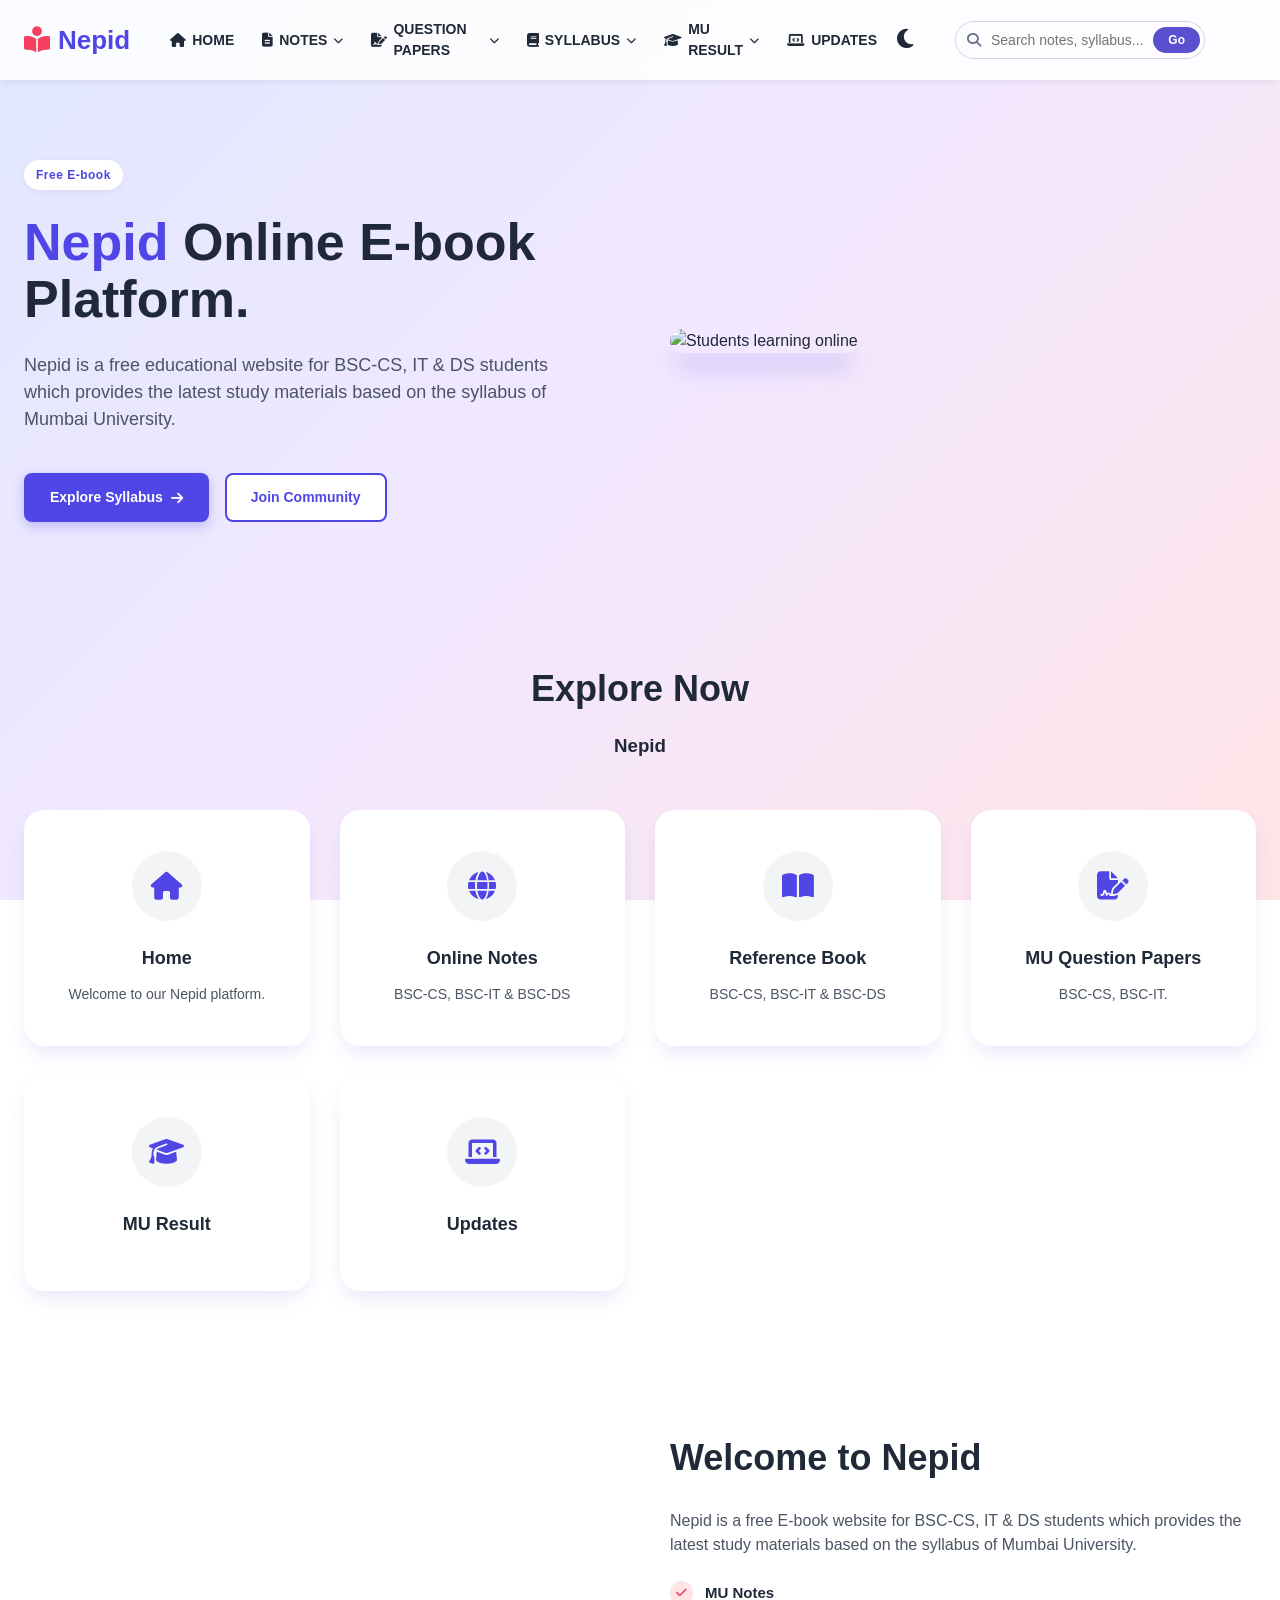
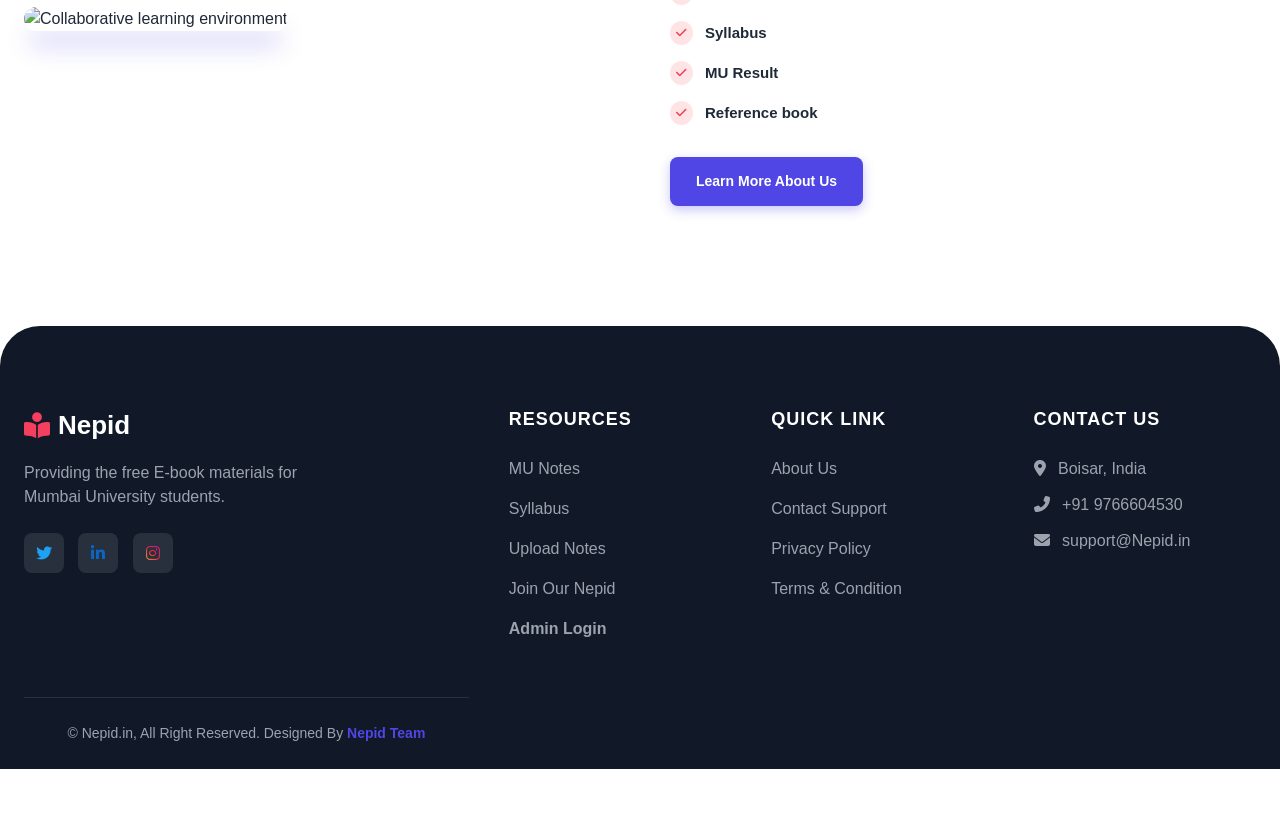
==== index.html @ 9795cc09 "Add files via upload" ====
<!DOCTYPE html>
<html lang="en">
<head>
   
    <meta charset="UTF-8">
    <meta name="viewport" content="width=device-width, initial-scale=1.0">
    <title>Nepid | E-book</title>
    <link rel="stylesheet" href="https://cdnjs.cloudflare.com/ajax/libs/font-awesome/6.4.0/css/all.min.css">
    <link rel="stylesheet" href="style.css">
	<script type="text/javascript" src="https://cdn.jsdelivr.net/npm/@emailjs/browser@3/dist/email.min.js"></script>
</head>
<body>

    <header>
        <div class="header-content">
            <a href="#" class="logo" onclick="showHome(); return false;"><i class="fas fa-book-reader"></i> Nepid</a>

            <button class="menu-toggle" id="menuToggle" aria-label="Toggle menu">
                <i class="fas fa-bars"></i>
            </button>

            <nav id="mainNav">
                <ul style="margin-left: 40px; display: flex; ...">
                    <li><a href="#" onclick="showHome(); return false;"><i class="fas fa-home"></i> HOME</a></li>
                    
                    <li class="dropdown">
                        <a href="#"><i class="fas fa-file-alt"></i> NOTES <i class="fas fa-chevron-down arrow-icon"></i></a>
                        <ul class="dropdown-menu">
                            <li>
                                <a href="#" onclick="showNotesIT(); return false;">
                                    <i class="fas fa-laptop-code"></i> 
                                    MU BSC Information Technology 2024
                                </a>
                            </li>
                            <li>
                                <a href="#" onclick="showNotesCS(); return false;">
                                    <i class="fas fa-microchip"></i> 
                                    MU BSC Computer Science 2024
                                </a>
                            </li>
                            <li>
                                <a href="#" onclick="showNotesDS(); return false;">
                                    <i class="fas fa-database"></i> 
                                    MU BSC Data Science 2024
                                </a>
                            </li>
                            
                        </ul>
                    </li>

                    <li class="dropdown">
                        <a href="#"><i class="fas fa-file-signature"></i> QUESTION PAPERS <i class="fas fa-chevron-down arrow-icon"></i></a>
                        <ul class="dropdown-menu">
                            <li>
                                <a href="#" onclick="showQPIT(); return false;">
                                    <i class="fas fa-file-invoice"></i> 
                                    MU BSC Information Technology 2024
                                </a>
                            </li>
                            <li>
                                <a href="#" onclick="showQPCS(); return false;">
                                    <i class="fas fa-file-invoice"></i> 
                                    MU BSC Computer Science 2024
                                </a>
                            </li>
                            <li>
                                <a href="#" onclick="showQPDS(); return false;">
                                    <i class="fas fa-database"></i> 
                                    MU BSC Data Science 2024
                                </a>
                            </li>
                        </ul>
                    </li>

                    <li class="dropdown">
                        <a href="#"><i class="fas fa-book"></i> SYLLABUS <i class="fas fa-chevron-down arrow-icon"></i></a>
                        <ul class="dropdown-menu">
                            <li>
                                <a href="#" onclick="showSylIT(); return false;">
                                    <i class="fas fa-book-reader"></i>
                                    MU BSC Information Technology
                                </a>
                            </li>
                            <li>
                                <a href="#" onclick="showSylCS(); return false;">
                                    <i class="fas fa-microchip"></i>
                                    MU BSC Computer Science
                                </a>
                            </li>
                            <li>
                                <a href="#" onclick="showSylDS(); return false;">
                                    <i class="fas fa-database"></i>
                                    MU BSC Data Science
                                </a>
                            </li>
                        </ul>
                    </li>

                    <li class="dropdown">
                        <a href="#"><i class="fas fa-graduation-cap"></i> MU RESULT <i class="fas fa-chevron-down arrow-icon"></i></a>
                        <ul class="dropdown-menu">
                            <li>
                                <a href="#" onclick="showResIT(); return false;">
                                    <i class="fas fa-book-reader"></i>
                                    MU BSC Information Technology
                                </a>
                            </li>
                            <li>
                                <a href="#" onclick="showResCS(); return false;">
                                    <i class="fas fa-microchip"></i>
                                    MU BSC Computer Science
                                </a>
                            </li>
                            <li>
                                <a href="#" onclick="showResDS(); return false;">
                                    <i class="fas fa-database"></i>
                                    MU BSC Data Science
                                </a>
                            </li>
                        </ul>
                    </li>
                    <li><a href="#" onclick="showUpdates(); return false;"><i class="fas fa-laptop-code"></i> UPDATES</a></li>
					
                </ul>
            </nav>
<div class="header-actions">
               <div class="header-actions" style="display: flex; align-items: center; gap: 16px;">
                
                <!-- Dark Mode Toggle Button (Wapas aa gaya!) -->
                <button id="themeToggle" onclick="toggleDarkMode()" style="background: none; border: none; font-size: 22px; color: var(--text-main); cursor: pointer; transition: transform 0.3s;" aria-label="Toggle Dark Mode">
                    <i class="fas fa-moon" style="margin-left: 20px; cursor: pointer;" onclick="toggleTheme()"></i>
                </button>
                
                <!-- Search Bar (Wapas aa gaya!) -->
				<div class="mobile-search" style="display: flex; align-items: center; margin-left: 25px; margin-right: 25px; position: relative;">
                    <input type="text" id="globalSearchInput" onkeypress="if(event.key === 'Enter') executeSearch()" placeholder="Search notes, syllabus..." style="padding: 10px 15px 10px 35px; border-radius: 20px; border: 1px solid #cbd5e1; background: transparent; color: inherit; outline: none; width: 250px; font-size: 14px;">
                    <i class="fas fa-search" style="position: absolute; left: 12px; color: #64748b; font-size: 14px;"></i>
                    <button onclick="executeSearch()" class="search-go-btn" style="position: absolute; right: 5px; border: none; border-radius: 15px; padding: 6px 15px; font-size: 12px; font-weight: 600; cursor: pointer; transition: 0.3s;">Go</button>
                </div>
                
                <!-- 👇 NAYA PROFILE ICON WITH DROPDOWN MENU 👇 -->
                <div style="position: relative; display: inline-block; margin-left: 10px;">
                    
                    <!-- Avatar Icon (Clickable) -->
                    <div id="userProfileAvatar" title="My Profile" onclick="toggleProfileMenu()" style="display: none; width: 38px; height: 38px; border-radius: 50%; background: linear-gradient(135deg, #4f46e5, #818cf8); color: #ffffff; align-items: center; justify-content: center; font-size: 18px; font-weight: 700; cursor: pointer; box-shadow: 0 4px 10px rgba(79, 70, 229, 0.3); text-transform: uppercase; user-select: none;">
                        <span id="userInitial"></span>
                    </div>

                    <!-- Dropdown Menu (Details & Logout) -->
                    <div id="profileDropdown" style="display: none; position: absolute; right: 0; top: 50px; background: var(--card-bg, #ffffff); width: 200px; border-radius: 12px; box-shadow: 0 10px 25px rgba(0,0,0,0.15); padding: 16px; z-index: 1000; border: 1px solid var(--border-color, #e2e8f0); flex-direction: column; gap: 12px;">
                        
                        <div style="border-bottom: 1px solid var(--border-color, #eef0f7); padding-bottom: 10px; margin-bottom: 4px;">
                            <h4 id="displayUserName" style="margin: 0; font-size: 15px; color: var(--text-main, #1f2937); font-weight: 700; white-space: nowrap; overflow: hidden; text-overflow: ellipsis;">Student Name</h4>
                            <p id="displayUserClass" style="margin: 4px 0 0 0; font-size: 12px; color: var(--text-muted, #64748b); font-weight: 500;">BSC-IT</p>
                        </div>
                        
                        <button onclick="logoutUser()" style="width: 100%; text-align: left; background: #fee2e2; color: #ef4444; border: none; padding: 10px 12px; border-radius: 8px; font-weight: 600; cursor: pointer; display: flex; align-items: center; gap: 8px; transition: background 0.3s;">
                            <i class="fas fa-sign-out-alt"></i> Logout
                        </button>
                        
                    </div>
                </div>
                <!-- 👆 NAYA PROFILE ICON END 👆 -->
             
            </div>
        </div>
    </header>
<!-- 👆 NAYA PROFILE ICON END 👆 -->
    </header>
                
             
            </div>
        </div>
    </header>

    <div id="home-view">
        <section class="hero">
            <div class="container hero-grid">
                <div class="hero-text">
                    <span class="hero-badge">Free E-book</span>
                   <h1><span style="color: var(--primary-color);">Nepid</span> Online E-book Platform.</h1>
                    <p>Nepid is a free educational website for BSC-CS, IT & DS students which provides the latest study materials based on the syllabus of Mumbai University.</p>
                    <div style="display: flex; gap: 16px;">
                        <a href="#" class="btn btn-primary" onclick="showNotesIT(); return false;">Explore Syllabus <i class="fas fa-arrow-right"></i></a>
                       <a href="#" class="btn btn-outline" onclick="showSignUp(); return false;">Join Community</a>
                    </div>
                </div>
                <div class="hero-image">
                    <img src="https://images.unsplash.com/photo-1550745165-9bc0b252726f?auto=format&fit=crop&w=800&q=80" alt="Students learning online">
                </div>
            </div>
        </section>

        <section class="features-section">
            <div class="container">
                <div class="section-header">
                    <h2>Explore Now</h2>
                    <p><h3>Nepid</h3></p>
                </div>
                <div class="features-grid">
    
    <div class="feature-card" onclick="showHome()" style="cursor: pointer;">
        <div class="icon-wrapper"><i class="fas fa-home"></i></div>
        <h3>Home</h3>
        <p>Welcome to our Nepid platform.</p> 
    </div>
    
    <div class="feature-card" onclick="showNotes()" style="cursor: pointer;">
        <div class="icon-wrapper"><i class="fas fa-globe"></i></div>
        <h3>Online Notes</h3>
        <p>BSC-CS, BSC-IT & BSC-DS</p>
    </div>
	
    
    <div class="feature-card" onclick="showNotes()" style="cursor: pointer;">
        <div class="icon-wrapper"><i class="fas fa-book-open"></i></div>
        <h3>Reference Book</h3>
        <p>BSC-CS, BSC-IT & BSC-DS</p>
    </div>
    
    <div class="feature-card" onclick="showQuestionPapers()" style="cursor: pointer;">
        <div class="icon-wrapper"><i class="fas fa-file-signature"></i></div>
        <h3>MU Question Papers</h3>
        <p>BSC-CS, BSC-IT.</p>
    </div>
    
    <div class="feature-card" onclick="showMuResult()" style="cursor: pointer;">
        <div class="icon-wrapper"><i class="fas fa-graduation-cap"></i></div>
        <h3>MU Result</h3>
    </div>
    
    <div class="feature-card" onclick="showUpdates()" style="cursor: pointer;">
        <div class="icon-wrapper"><i class="fas fa-laptop-code"></i></div>
        <h3>Updates</h3>
    </div>
   </section>


        <section class="about-section">
            <div class="container about-grid">
                <div class="about-image">
                    <img src="https://images.unsplash.com/photo-1550751827-4bd374c3f58b?auto=format&fit=crop&w=1920&q=80" alt="Collaborative learning environment">
                </div>
                <div class="about-content">
                    <h2>Welcome to Nepid</h2>
                    <p>Nepid is a free E-book website for BSC-CS, IT & DS students which provides the latest study materials based on the syllabus of Mumbai University.</p>
                    
                    <ul class="check-list">
                        <li><i class="fas fa-check"></i> MU Notes</li>
                        <li><i class="fas fa-check"></i> Syllabus</li>
                        <li><i class="fas fa-check"></i> MU Result</li>
                        <li><i class="fas fa-check"></i> Reference book</li>
                    </ul>
                    
                    <a href="#" class="btn btn-primary" onclick="showAboutUs(); return false;">Learn More About Us</a>
                </div>
            </div>
        </section>
    </div>

    <div id="notes-view-it">
        <div class="container page-head">
            <div class="breadcrumb">
                <a onclick="showHome(); return false;">Home</a> <i class="fas fa-chevron-right"></i>
                <a onclick="showHome(); return false;">Notes</a> <i class="fas fa-chevron-right"></i>
                <span>MU BSC Information Technology 2024</span>
            </div>
            <h1>MU BSC Information Technology 2024</h1>
            <p>Semester-wise notes for Mumbai University BSc Information Technology, 2024 syllabus.</p>
        </div>

        <section class="table-section">
            <div class="container">
                <div class="table-card">
                    <div class="table-card-head">
                        <h2>BSC-IT Semester</h2>
                    </div>
                    <table>
                        <thead>
                            <tr>
                                <th class="col-no">No</th>
                                <th>Semester</th>
                                <th class="col-action">Action</th>
                            </tr>
                        </thead>
                        <tbody>
                            <tr>
                                <td class="col-no">1</td>
                                <td><span class="sem-name"><span class="folder-icon"><i class="fas fa-folder"></i></span> Semester-1</span></td>
                                <td class="col-action"><a href="#" class="btn-open" onclick="showNotesITSub(); return false;">Click Here <i class="fas fa-arrow-right"></i></a></td>
                            </tr>
                            <tr>
                                <td class="col-no">2</td>
                                <td><span class="sem-name"><span class="folder-icon"><i class="fas fa-folder"></i></span> Semester-2</span></td>
                                <td class="col-action"><a href="#" class="btn-open" onclick="showNotesITSub2(); return false;">Click Here <i class="fas fa-arrow-right"></i></a></td>
                            </tr>
                            <tr>
                                <td class="col-no">3</td>
                                <td><span class="sem-name"><span class="folder-icon"><i class="fas fa-folder"></i></span> Semester-3</span></td>
                                <td class="col-action"><a href="#" class="btn-open" onclick="showNotesITSub3(); return false;">Click Here <i class="fas fa-arrow-right"></i></a></td>
                            </tr>
                            <tr>
                                <td class="col-no">4</td>
                                <td><span class="sem-name"><span class="folder-icon"><i class="fas fa-folder"></i></span> Semester-4</span></td>
                                <td class="col-action"><a href="#" class="btn-open" onclick="showNotesITSub4(); return false;">Click Here <i class="fas fa-arrow-right"></i></a></td>
                            </tr>
                            <tr>
                                <td class="col-no">5</td>
                                <td><span class="sem-name"><span class="folder-icon"><i class="fas fa-folder"></i></span> Semester-5</span></td>
                                <td class="col-action"><a href="#" class="btn-open" onclick="showNotesITSub5(); return false;">Click Here <i class="fas fa-arrow-right"></i></a></td>
                            </tr>
                            <tr>
                                <td class="col-no">6</td>
                                <td><span class="sem-name"><span class="folder-icon"><i class="fas fa-folder"></i></span> Semester-6</span></td>
                                <td class="col-action"><a href="#" class="btn-open" onclick="showNotesITSub6(); return false;">Click Here <i class="fas fa-arrow-right"></i></a></td>
                            </tr>
                        </tbody>
                    </table>
                </div>
            </div>
        </section>
    </div>

    <div id="notes-view-it-sub">
        <div class="container page-head">
            <div class="breadcrumb">
                <a onclick="showHome(); return false;">Home</a> <i class="fas fa-chevron-right"></i>
                <a onclick="showNotesIT(); return false;">Notes</a> <i class="fas fa-chevron-right"></i>
                <a onclick="showNotesIT(); return false;">MU BSC Information Technology 2024</a> <i class="fas fa-chevron-right"></i>
                <span>Semester-1</span>
            </div>
            <h1>BSC-IT Semester-1 Subjects</h1>
            <p>Subject-wise notes for Mumbai University BSc Information Technology, Semester-1.</p>
        </div>

        <section class="table-section">
            <div class="container">
                <div class="table-card">
                    <div class="table-card-head">
                        <h2>BSC-IT Semester-1 Subjects</h2>
                    </div>
                    <table>
                        <thead>
                            <tr>
                                <th class="col-no">No</th>
                                <th>Subject</th>
                                <th class="col-action">Action</th>
                            </tr>
                        </thead>
                        <tbody id="notes-table-it">
                            <tr>
                                <td class="col-no">1</td>
                                <td><span class="sem-name"><span class="folder-icon"><i class="fas fa-folder"></i></span> #1 Programming with C</span></td>
                                <td class="col-action"><a href="#" class="btn-open" onclick="showITSub1PC(); return false;">Click Here <i class="fas fa-arrow-right"></i></a></td>
                            </tr>
                            <tr>
                                <td class="col-no">2</td>
                                <td><span class="sem-name"><span class="folder-icon"><i class="fas fa-folder"></i></span> #2 Database Management System (DBMS)</span></td>
                                <td class="col-action"><a href="#" class="btn-open" onclick="showITSub1DBMS(); return false;">Click Here <i class="fas fa-arrow-right"></i></a></td>
                            </tr>
                            <tr>
                                <td class="col-no">3</td>
                                <td><span class="sem-name"><span class="folder-icon"><i class="fas fa-folder"></i></span> #3 Communication Skill</span></td>
                                <td class="col-action"><a href="#" class="btn-open" onclick="showITSub1CS(); return false;">Click Here <i class="fas fa-arrow-right"></i></a></td>
                            </tr>
                            <tr>
                                <td class="col-no">4</td>
                                <td><span class="sem-name"><span class="folder-icon"><i class="fas fa-folder"></i></span> #4 Soft Skill</span></td>
                                <td class="col-action"><a href="#" class="btn-open" onclick="showITSub1SS(); return false;">Click Here <i class="fas fa-arrow-right"></i></a></td>
                            </tr>
                            <tr>
                                <td class="col-no">5</td>
                                <td><span class="sem-name"><span class="folder-icon"><i class="fas fa-folder"></i></span> #5 Indian Knowledge System (IKS) </span></td>
                                <td class="col-action"><a href="#" class="btn-open" onclick="showITSub1IKS(); return false;">Click Here <i class="fas fa-arrow-right"></i></a></td>
                            </tr>
                        </tbody>
                    </table>
                </div>
            </div>
        </section>
    </div>

  <div id="notes-view-it-sub-pc"style="display: none;">
        <div class="container page-head">
            <div class="breadcrumb">
                <a onclick="showHome(); return false;">Home</a> <i class="fas fa-chevron-right"></i>
                <a onclick="showNotesIT(); return false;">Notes</a> <i class="fas fa-chevron-right"></i>
                <a onclick="showNotesIT(); return false;">MU BSC Information Technology 2024</a> <i class="fas fa-chevron-right"></i>
                <a onclick="showNotesITSub(); return false;">Semester-1</a> <i class="fas fa-chevron-right"></i>
                <span>Programming with C</span>
            </div>
            <h1>Programming with C Notes</h1>
            <p>Notes and question bank for Programming with C, BSC-IT Semester-1.</p>
        </div>

        <section class="table-section">
            <div class="container">
                <div class="table-card">
                    <div class="table-card-head centered">
                        <h2>Programming with C Notes</h2>
                    </div>
                    <table>
                        <thead>
                            <tr>
                                <th class="col-no">No</th>
                                <th>Notes Name</th>
                                <th class="col-action">Action</th>
                            </tr>
                        </thead>
                        <tbody id="table-pc-notes">
                           
                            <tr>
                                <td class="col-no">2</td>
                                <td><span class="sem-name"><span class="folder-icon"><i class="fas fa-folder"></i></span> Programming with C Notes</span></td>
                                <td class="col-action"><a href="#" class="btn-open">Click Here <i class="fas fa-arrow-right"></i></a></td>
                            </tr>
                           
                        </tbody>
                    </table>
                </div>
            </div>
        </section>
    </div>

   <div id="notes-view-it-sub-dbms" style="display: none;">
    <div class="container page-head">
        <div class="breadcrumb">
            <a onclick="showHome(); return false;">Home</a> <i class="fas fa-chevron-right"></i>
            <a onclick="showNotesIT(); return false;">Notes</a> <i class="fas fa-chevron-right"></i>
            <a onclick="showNotesIT(); return false;">MU BSC Information Technology 2024</a> <i class="fas fa-chevron-right"></i>
            <a onclick="showNotesITSub(); return false;">Semester-1</a> <i class="fas fa-chevron-right"></i>
            <span>Database Management System (DBMS)</span>
        </div>
        <h1>Database Management System (DBMS)</h1>
        <p>Notes and question bank for Database Management System (DBMS), BSC-IT Semester-1.</p>
    </div>

    <section class="table-section">
        <div class="container">
            <div class="table-card">
                <div class="table-card-head centered">
                    <h2>DBMS Notes</h2>
                </div>
                <table>
                    <thead>
                        <tr>
                            <th class="col-no">No</th>
                            <th>Notes Name</th>
                            <th class="col-action">Action</th>
                        </tr>
                    </thead>
                    <!-- ID update kar di gayi hai -->
                    <tbody id="table-dbms-notes">
					
                        <tr>
                            <td class="col-no">1</td>
                            <td><span class="sem-name"><span class="folder-icon"><i class="fas fa-folder"></i></span> DBMS Notes</span></td>
                            <td class="col-action"><a href="#" class="btn-open">Click Here <i class="fas fa-arrow-right"></i></a></td>
                        </tr>
                    </tbody>
                </table>
            </div>
        </div>
    </section>
</div>

    <div id="notes-view-it-sub-cs"style="display: none;">
        <div class="container page-head">
            <div class="breadcrumb">
                <a onclick="showHome(); return false;">Home</a> <i class="fas fa-chevron-right"></i>
                <a onclick="showNotesIT(); return false;">Notes</a> <i class="fas fa-chevron-right"></i>
                <a onclick="showNotesIT(); return false;">MU BSC Information Technology 2024</a> <i class="fas fa-chevron-right"></i>
                <a onclick="showNotesITSub(); return false;">Semester-1</a> <i class="fas fa-chevron-right"></i>
                <span>Communication Skill</span>
            </div>
            <h1>Communication Skill Notes</h1>
            <p>Notes and question bank for Communication Skill, BSC-IT Semester-1.</p>
        </div>

        <section class="table-section">
            <div class="container">
                <div class="table-card">
                    <div class="table-card-head centered">
                        <h2>Communication Skill Notes</h2>
                    </div>
                    <table>
                        <thead>
                            <tr>
                                <th class="col-no">No</th>
                                <th>Notes Name</th>
                                <th class="col-action">Action</th>
                            </tr>
                        </thead>
                        <tbody id="table-cs-notes">
                            
                            <tr>
                                <td class="col-no">2</td>
                                <td><span class="sem-name"><span class="folder-icon"><i class="fas fa-folder"></i></span> Communication Skill Notes</span></td>
                                <td class="col-action"><a href="#" class="btn-open">Click Here <i class="fas fa-arrow-right"></i></a></td>
                            </tr>
                            
                        </tbody>
                    </table>
                </div>
            </div>
        </section>
    </div>

    <div id="notes-view-it-sub-ss"style="display: none;">
        <div class="container page-head">
            <div class="breadcrumb">
                <a onclick="showHome(); return false;">Home</a> <i class="fas fa-chevron-right"></i>
                <a onclick="showNotesIT(); return false;">Notes</a> <i class="fas fa-chevron-right"></i>
                <a onclick="showNotesIT(); return false;">MU BSC Information Technology 2024</a> <i class="fas fa-chevron-right"></i>
                <a onclick="showNotesITSub(); return false;">Semester-1</a> <i class="fas fa-chevron-right"></i>
                <span>Soft Skill</span>
            </div>
            <h1>Soft Skill Notes</h1>
            <p>Notes and question bank for Soft Skill, BSC-IT Semester-1.</p>
        </div>

        <section class="table-section">
            <div class="container">
                <div class="table-card">
                    <div class="table-card-head centered">
                        <h2>Soft Skill Notes</h2>
                    </div>
                    <table>
                        <thead>
                            <tr>
                                <th class="col-no">No</th>
                                <th>Notes Name</th>
                                <th class="col-action">Action</th>
                            </tr>
                        </thead>
                        <tbody id="table-ss-notes">
                            
                            <tr>
                                <td class="col-no">2</td>
                                <td><span class="sem-name"><span class="folder-icon"><i class="fas fa-folder"></i></span> Soft Skill Notes</span></td>
                                <td class="col-action"><a href="#" class="btn-open">Click Here <i class="fas fa-arrow-right"></i></a></td>
                            </tr>
                            
                        </tbody>
                    </table>
                </div>
            </div>
        </section>
    </div>

    <div id="notes-view-it-sub-iks"style="display: none;">
        <div class="container page-head">
            <div class="breadcrumb">
                <a onclick="showHome(); return false;">Home</a> <i class="fas fa-chevron-right"></i>
                <a onclick="showNotesIT(); return false;">Notes</a> <i class="fas fa-chevron-right"></i>
                <a onclick="showNotesIT(); return false;">MU BSC Information Technology 2024</a> <i class="fas fa-chevron-right"></i>
                <a onclick="showNotesITSub(); return false;">Semester-1</a> <i class="fas fa-chevron-right"></i>
                <span> Indian Knowledge System</span>
            </div>
            <h1> Indian Knowledge System Notes</h1>
            <p>Notes and question bank for Indian Knowledge System, BSC-IT Semester-1.</p>
        </div>

        <section class="table-section">
            <div class="container">
                <div class="table-card">
                    <div class="table-card-head centered">
                        <h2> Indian Knowledge System Notes</h2>
                    </div>
                    <table>
                        <thead>
                            <tr>
                                <th class="col-no">No</th>
                                <th>Notes Name</th>
                                <th class="col-action">Action</th>
                            </tr>
                        </thead>
                        <tbody id="table-iks-notes">     
                            <tr>
                                <td class="col-no">3</td>
                                <td><span class="sem-name"><span class="folder-icon"><i class="fas fa-folder"></i></span>  Indian Knowledge System Notes</span></td>
                                <td class="col-action"><a href="#" class="btn-open">Click Here <i class="fas fa-arrow-right"></i></a></td>
                            </tr>
                        </tbody>
                    </table>
                </div>
            </div>
        </section>
    </div>
    <div id="notes-view-it-sub2">
        <div class="container page-head">
            <div class="breadcrumb">
                <a onclick="showHome(); return false;">Home</a> <i class="fas fa-chevron-right"></i>
                <a onclick="showNotesIT(); return false;">Notes</a> <i class="fas fa-chevron-right"></i>
                <a onclick="showNotesIT(); return false;">MU BSC Information Technology 2024</a> <i class="fas fa-chevron-right"></i>
                <span>Semester-2</span>
            </div>
            <h1>BSC-IT Semester-2 Subjects</h1>
            <p>Subject-wise notes for Mumbai University BSc Information Technology, Semester-2.Subject-wise notes for Mumbai University BSc Information Technology, Semester-2.</p>
        </div>

        <section class="table-section">
            <div class="container">
                <div class="table-card">
                    <div class="table-card-head">
                        <h2>BSC-IT Semester-2 Subjects</h2>
                    </div>
                    <table>
                        <thead>
                            <tr>
                                <th class="col-no">No</th>
                                <th>Subject</th>
                                <th class="col-action">Action</th>
                            </tr>
                        </thead>
                        <tbody id="notes-table-it">
                            <tr>
                                <td class="col-no">1</td>
                                <td><span class="sem-name"><span class="folder-icon"><i class="fas fa-folder"></i></span> #1 Object Oriented Programming</span></td>
                                <td class="col-action"><a href="#" class="btn-open" onclick="showITSub2OOP(); return false;">Click Here <i class="fas fa-arrow-right"></i></a></td>
                            </tr>
                            <tr>
                                <td class="col-no">2</td>
                                <td><span class="sem-name"><span class="folder-icon"><i class="fas fa-folder"></i></span> #2Operating System </span></td>
                                <td class="col-action"><a href="#" class="btn-open" onclick="showITSub2OS(); return false;">Click Here <i class="fas fa-arrow-right"></i></a></td>
                            </tr>
                            <tr>
                                <td class="col-no">3</td>
                                <td><span class="sem-name"><span class="folder-icon"><i class="fas fa-folder"></i></span> #3 Web Designing</span></td>
                                <td class="col-action"><a href="#" class="btn-open" onclick="showITSub2WD(); return false;">Click Here <i class="fas fa-arrow-right"></i></a></td>
                            </tr>
                            <tr>
                                <td class="col-no">4</td>
                                <td><span class="sem-name"><span class="folder-icon"><i class="fas fa-folder"></i></span> #4 PL/SQL</span></td>
                                <td class="col-action"><a href="#" class="btn-open" onclick="showITSub2PLSQL(); return false;">Click Here <i class="fas fa-arrow-right"></i></a></td>
                            </tr>
                            <tr>
                                <td class="col-no">5</td>
                                <td><span class="sem-name"><span class="folder-icon"><i class="fas fa-folder"></i></span> #5 Green Computing</span></td>
                                <td class="col-action"><a href="#" class="btn-open" onclick="showITSub2GC(); return false;">Click Here <i class="fas fa-arrow-right"></i></a></td>
                            </tr>
                        </tbody>
                    </table>
                </div>
            </div>
        </section>
    </div>

    <div id="notes-view-it-sub2-oop">
        <div class="container page-head">
            <div class="breadcrumb">
                <a onclick="showHome(); return false;">Home</a> <i class="fas fa-chevron-right"></i>
                <a onclick="showNotesIT(); return false;">Notes</a> <i class="fas fa-chevron-right"></i>
                <a onclick="showNotesIT(); return false;">MU BSC Information Technology 2024</a> <i class="fas fa-chevron-right"></i>
                <a onclick="showNotesITSub2(); return false;">Semester-2</a> <i class="fas fa-chevron-right"></i>
                <span>Object Oriented Programming</span>
            </div>
            <h1>Object Oriented Programming Notes</h1>
            <p>Notes and question bank for Object Oriented Programming, BSC-IT Semester-2.</p>
        </div>

        <section class="table-section">
            <div class="container">
                <div class="table-card">
                    <div class="table-card-head centered">
                        <h2>Object Oriented Programming Notes</h2>
                    </div>
                    <table>
                        <thead>
                            <tr>
                                <th class="col-no">No</th>
                                <th>Notes Name</th>
                                <th class="col-action">Action</th>
                            </tr>
                        </thead>
                        <tbody id="table-oop-notes">
                           
                            <tr>
                                <td class="col-no">2</td>
                                <td><span class="sem-name"><span class="folder-icon"><i class="fas fa-folder"></i></span> OOP Notes-1</span></td>
                                <td class="col-action"><a href="#" class="btn-open">Click Here <i class="fas fa-arrow-right"></i></a></td>
                            </tr>
                           
                        </tbody>
                    </table>
                </div>
            </div>
        </section>
    </div>

    <div id="notes-view-it-sub2-os" style="display: none;">
    <div class="container page-head">
        <div class="breadcrumb">
            <a onclick="showHome(); return false;">Home</a> <i class="fas fa-chevron-right"></i>
            <a onclick="showNotesIT(); return false;">Notes</a> <i class="fas fa-chevron-right"></i>
            <a onclick="showNotesIT(); return false;">MU BSC Information Technology 2024</a> <i class="fas fa-chevron-right"></i>
            <a onclick="showNotesITSub2(); return false;">Semester-2</a> <i class="fas fa-chevron-right"></i>
            <span>Operating System</span>
        </div>
        <h1>Operating System Notes</h1>
        <p>Notes and question bank for Operating System, BSC-IT Semester-2.</p>
    </div>

    <section class="table-section">
        <div class="container">
            <div class="table-card">
                <div class="table-card-head centered">
                    <h2>Operating System Notes</h2>
                </div>
                <table>
                    <thead>
                        <tr>
                            <th class="col-no">No</th>
                            <th>Notes Name</th>
                            <th class="col-action">Action</th>
                        </tr>
                    </thead>
                    <tbody id="table-os-notes">
                            
                            <tr>
                                <td class="col-no">1</td>
                                <td><span class="sem-name"><span class="folder-icon"><i class="fas fa-folder"></i></span> OS Notes</span></td>
                                <td class="col-action"><a href="#" class="btn-open">Click Here <i class="fas fa-arrow-right"></i></a></td>
                            </tr>
                            
                        </tbody>
                    </table>
                </div>
            </div>
        </section>
    </div>

    <div id="notes-view-it-sub2-wd"style="display: none;">
        <div class="container page-head">
            <div class="breadcrumb">
                <a onclick="showHome(); return false;">Home</a> <i class="fas fa-chevron-right"></i>
                <a onclick="showNotesIT(); return false;">Notes</a> <i class="fas fa-chevron-right"></i>
                <a onclick="showNotesIT(); return false;">MU BSC Information Technology 2024</a> <i class="fas fa-chevron-right"></i>
                <a onclick="showNotesITSub2(); return false;">Semester-2</a> <i class="fas fa-chevron-right"></i>
                <span>Web Designing</span>
            </div>
            <h1>Web Programming Notes</h1>
            <p>Notes and question bank for Web Designing, BSC-IT Semester-2.</p>
        </div>

        <section class="table-section">
            <div class="container">
                <div class="table-card">
                    <div class="table-card-head centered">
                        <h2>Web Designing Notes</h2>
                    </div>
                    <table>
                        <thead>
                            <tr>
                                <th class="col-no">No</th>
                                <th>Notes Name</th>
                                <th class="col-action">Action</th>
                            </tr>
                        </thead>
                       <tbody id="table-wd-notes">
                            
                            <tr>
                                <td class="col-no">2</td>
                                <td><span class="sem-name"><span class="folder-icon"><i class="fas fa-folder"></i></span> WD Notes-1</span></td>
                                <td class="col-action"><a href="#" class="btn-open">Click Here <i class="fas fa-arrow-right"></i></a></td>
                            </tr>
                            
                        </tbody>
                    </table>
                </div>
            </div>
        </section>
    </div>

    <div id="notes-view-it-sub2-plsql"style="display: none;">
        <div class="container page-head">
            <div class="breadcrumb">
                <a onclick="showHome(); return false;">Home</a> <i class="fas fa-chevron-right"></i>
                <a onclick="showNotesIT(); return false;">Notes</a> <i class="fas fa-chevron-right"></i>
                <a onclick="showNotesIT(); return false;">MU BSC Information Technology 2024</a> <i class="fas fa-chevron-right"></i>
                <a onclick="showNotesITSub2(); return false;">Semester-2</a> <i class="fas fa-chevron-right"></i>
                <span>PL/SQL</span>
            </div>
            <h1>PL/SQL Notes</h1>
            <p>Notes and question bank for PL/SQL, BSC-IT Semester-2.</p>
        </div>

        <section class="table-section">
            <div class="container">
                <div class="table-card">
                    <div class="table-card-head centered">
                        <h2>PL/SQL Notes</h2>
                    </div>
                    <table>
                        <thead>
                            <tr>
                                <th class="col-no">No</th>
                                <th>Notes Name</th>
                                <th class="col-action">Action</th>
                            </tr>
                        </thead>
                        <tbody id="table-plsql-notes">
                            
                            <tr>
                                <td class="col-no">2</td>
                                <td><span class="sem-name"><span class="folder-icon"><i class="fas fa-folder"></i></span> PL/SQL Notes</span></td>
                                <td class="col-action"><a href="#" class="btn-open">Click Here <i class="fas fa-arrow-right"></i></a></td>
                            </tr>
                            
                        </tbody>
                    </table>
                </div>
            </div>
        </section>
    </div>

    <div id="notes-view-it-sub2-gc">
        <div class="container page-head">
            <div class="breadcrumb">
                <a onclick="showHome(); return false;">Home</a> <i class="fas fa-chevron-right"></i>
                <a onclick="showNotesIT(); return false;">Notes</a> <i class="fas fa-chevron-right"></i>
                <a onclick="showNotesIT(); return false;">MU BSC Information Technology 2024</a> <i class="fas fa-chevron-right"></i>
                <a onclick="showNotesITSub2(); return false;">Semester-2</a> <i class="fas fa-chevron-right"></i>
                <span>Green Computing</span>
            </div>
            <h1>Green Computing Notes</h1>
            <p>Notes and question bank for Green Computing, BSC-IT Semester-2.</p>
        </div>

        <section class="table-section">
            <div class="container">
                <div class="table-card">
                    <div class="table-card-head centered">
                        <h2>Green Computing Notes</h2>
                    </div>
                    <table>
                        <thead>
                            <tr>
                                <th class="col-no">No</th>
                                <th>Notes Name</th>
                                <th class="col-action">Action</th>
                            </tr>
                        </thead>
                        <tbody>
                            <tr>
                                <td class="col-no">1</td>
                                <td><span class="sem-name"><span class="folder-icon"><i class="fas fa-folder"></i></span> GC QB</span></td>
                                <td class="col-action"><a href="#" class="btn-open">Click Here <i class="fas fa-arrow-right"></i></a></td>
                            </tr>
                            <tr>
                                <td class="col-no">2</td>
                                <td><span class="sem-name"><span class="folder-icon"><i class="fas fa-folder"></i></span> GC Notes-1</span></td>
                                <td class="col-action"><a href="#" class="btn-open">Click Here <i class="fas fa-arrow-right"></i></a></td>
                            </tr>
                            <tr>
                                <td class="col-no">3</td>
                                <td><span class="sem-name"><span class="folder-icon"><i class="fas fa-folder"></i></span> GC Notes-2</span></td>
                                <td class="col-action"><a href="#" class="btn-open">Click Here <i class="fas fa-arrow-right"></i></a></td>
                            </tr>
                        </tbody>
                    </table>
                </div>
            </div>
        </section>
    </div>
    <div id="notes-view-it-sub3">
        <div class="container page-head">
            <div class="breadcrumb">
                <a onclick="showHome(); return false;">Home</a> <i class="fas fa-chevron-right"></i>
                <a onclick="showNotesIT(); return false;">Notes</a> <i class="fas fa-chevron-right"></i>
                <a onclick="showNotesIT(); return false;">MU BSC Information Technology 2024</a> <i class="fas fa-chevron-right"></i>
                <span>Semester-3</span>
            </div>
            <h1>BSC-IT Semester-3 Subjects</h1>
            <p>Subject-wise notes for Mumbai University BSc Information Technology, Semester-3.</p>
        </div>

        <section class="table-section">
            <div class="container">
                <div class="table-card">
                    <div class="table-card-head">
                        <h2>BSC-IT Semester-3 Subjects</h2>
                    </div>
                    <table>
                        <thead>
                            <tr>
                                <th class="col-no">No</th>
                                <th>Subject</th>
                                <th class="col-action">Action</th>
                            </tr>
                        </thead>
                        <tbody>
                            <tr>
                                <td class="col-no">1</td>
                                <td><span class="sem-name"><span class="folder-icon"><i class="fas fa-folder"></i></span> #1 Python Programming</span></td>
                                <td class="col-action"><a href="#" class="btn-open" onclick="showITSub3PP(); return false;">Click Here <i class="fas fa-arrow-right"></i></a></td>
                            </tr>
                            <tr>
                                <td class="col-no">2</td>
                                <td><span class="sem-name"><span class="folder-icon"><i class="fas fa-folder"></i></span> #2 Data Structures</span></td>
                                <td class="col-action"><a href="#" class="btn-open" onclick="showITSub3DS(); return false;">Click Here <i class="fas fa-arrow-right"></i></a></td>
                            </tr>
                            <tr>
                                <td class="col-no">3</td>
                                <td><span class="sem-name"><span class="folder-icon"><i class="fas fa-folder"></i></span> #3 Computer Networks</span></td>
                                <td class="col-action"><a href="#" class="btn-open" onclick="showCSSub4CN(); return false;">Click Here <i class="fas fa-arrow-right"></i></a></td>
                            </tr>
                            <tr>
                                <td class="col-no">4</td>
                                <td><span class="sem-name"><span class="folder-icon"><i class="fas fa-folder"></i></span> #4 Database Management Systems</span></td>
                                <td class="col-action"><a href="#" class="btn-open" onclick="showNotesDSSub1DBMS(); return false;">Click Here <i class="fas fa-arrow-right"></i></a></td>
                            <tr>
                                <td class="col-no">5</td>
                                <td><span class="sem-name"><span class="folder-icon"><i class="fas fa-folder"></i></span> #5 Applied Mathematics</span></td>
                                <td class="col-action"><a href="#" class="btn-open" onclick="showITSub3AM(); return false;">Click Here <i class="fas fa-arrow-right"></i></a></td>
                            </tr>
                        </tbody>
                    </table>
                </div>
            </div>
        </section>
    </div>

    <div id="notes-view-it-sub3-pp">
        <div class="container page-head">
            <div class="breadcrumb">
                <a onclick="showHome(); return false;">Home</a> <i class="fas fa-chevron-right"></i>
                <a onclick="showNotesIT(); return false;">Notes</a> <i class="fas fa-chevron-right"></i>
                <a onclick="showNotesIT(); return false;">MU BSC Information Technology 2024</a> <i class="fas fa-chevron-right"></i>
                <a onclick="showNotesITSub3(); return false;">Semester-3</a> <i class="fas fa-chevron-right"></i>
                <span>Python Programming</span>
            </div>
            <h1>Python Programming Notes</h1>
            <p>Notes and question bank for Python Programming, BSC-IT Semester-3.</p>
        </div>

        <section class="table-section">
            <div class="container">
                <div class="table-card">
                    <div class="table-card-head centered">
                        <h2>Python Programming Notes</h2>
                    </div>
                    <table>
                        <thead>
                            <tr>
                                <th class="col-no">No</th>
                                <th>Notes Name</th>
                                <th class="col-action">Action</th>
                            </tr>
                        </thead>
                        <tbody>
                            <tr>
                                <td class="col-no">1</td>
                                <td><span class="sem-name"><span class="folder-icon"><i class="fas fa-folder"></i></span> PP QB</span></td>
                                <td class="col-action"><a href="#" class="btn-open">Click Here <i class="fas fa-arrow-right"></i></a></td>
                            </tr>
                            <tr>
                                <td class="col-no">2</td>
                                <td><span class="sem-name"><span class="folder-icon"><i class="fas fa-folder"></i></span> PP Notes-1</span></td>
                                <td class="col-action"><a href="#" class="btn-open">Click Here <i class="fas fa-arrow-right"></i></a></td>
                            </tr>
                            <tr>
                                <td class="col-no">3</td>
                                <td><span class="sem-name"><span class="folder-icon"><i class="fas fa-folder"></i></span> PP Notes-2</span></td>
                                <td class="col-action"><a href="#" class="btn-open">Click Here <i class="fas fa-arrow-right"></i></a></td>
                            </tr>
                        </tbody>
                    </table>
                </div>
            </div>
        </section>
    </div>

    <div id="notes-view-it-sub3-ds">
        <div class="container page-head">
            <div class="breadcrumb">
                <a onclick="showHome(); return false;">Home</a> <i class="fas fa-chevron-right"></i>
                <a onclick="showNotesIT(); return false;">Notes</a> <i class="fas fa-chevron-right"></i>
                <a onclick="showNotesIT(); return false;">MU BSC Information Technology 2024</a> <i class="fas fa-chevron-right"></i>
                <a onclick="showNotesITSub3(); return false;">Semester-3</a> <i class="fas fa-chevron-right"></i>
                <span>Data Structures</span>
            </div>
            <h1>Data Structures Notes</h1>
            <p>Notes and question bank for Data Structures, BSC-IT Semester-3.</p>
        </div>

        <section class="table-section">
            <div class="container">
                <div class="table-card">
                    <div class="table-card-head centered">
                        <h2>Data Structures Notes</h2>
                    </div>
                    <table>
                        <thead>
                            <tr>
                                <th class="col-no">No</th>
                                <th>Notes Name</th>
                                <th class="col-action">Action</th>
                            </tr>
                        </thead>
                        <tbody>
                            <tr>
                                <td class="col-no">1</td>
                                <td><span class="sem-name"><span class="folder-icon"><i class="fas fa-folder"></i></span> DS QB</span></td>
                                <td class="col-action"><a href="#" class="btn-open">Click Here <i class="fas fa-arrow-right"></i></a></td>
                            </tr>
                            <tr>
                                <td class="col-no">2</td>
                                <td><span class="sem-name"><span class="folder-icon"><i class="fas fa-folder"></i></span> DS Notes-1</span></td>
                                <td class="col-action"><a href="#" class="btn-open">Click Here <i class="fas fa-arrow-right"></i></a></td>
                            </tr>
                            <tr>
                                <td class="col-no">3</td>
                                <td><span class="sem-name"><span class="folder-icon"><i class="fas fa-folder"></i></span> DS Notes-2</span></td>
                                <td class="col-action"><a href="#" class="btn-open">Click Here <i class="fas fa-arrow-right"></i></a></td>
                            </tr>
                        </tbody>
                    </table>
                </div>
            </div>
        </section>
    </div>

    <div id="notes-view-it-sub3-cn">
        <div class="container page-head">
            <div class="breadcrumb">
                <a onclick="showHome(); return false;">Home</a> <i class="fas fa-chevron-right"></i>
                <a onclick="showNotesIT(); return false;">Notes</a> <i class="fas fa-chevron-right"></i>
                <a onclick="showNotesIT(); return false;">MU BSC Information Technology 2024</a> <i class="fas fa-chevron-right"></i>
                <a onclick="showNotesITSub3(); return false;">Semester-3</a> <i class="fas fa-chevron-right"></i>
                <span>Computer Networks</span>
            </div>
            <h1>Computer Networks Notes</h1>
            <p>Notes and question bank for Computer Networks, BSC-IT Semester-3.</p>
        </div>

        <section class="table-section">
            <div class="container">
                <div class="table-card">
                    <div class="table-card-head centered">
                        <h2>Computer Networks Notes</h2>
                    </div>
                    <table>
                        <thead>
                            <tr>
                                <th class="col-no">No</th>
                                <th>Notes Name</th>
                                <th class="col-action">Action</th>
                            </tr>
                        </thead>
                        <tbody>
                            <tr>
                                <td class="col-no">1</td>
                                <td><span class="sem-name"><span class="folder-icon"><i class="fas fa-folder"></i></span> CN QB</span></td>
                                <td class="col-action"><a href="#" class="btn-open">Click Here <i class="fas fa-arrow-right"></i></a></td>
                            </tr>
                            <tr>
                                <td class="col-no">2</td>
                                <td><span class="sem-name"><span class="folder-icon"><i class="fas fa-folder"></i></span> CN Notes-1</span></td>
                                <td class="col-action"><a href="#" class="btn-open">Click Here <i class="fas fa-arrow-right"></i></a></td>
                            </tr>
                            <tr>
                                <td class="col-no">3</td>
                                <td><span class="sem-name"><span class="folder-icon"><i class="fas fa-folder"></i></span> CN Notes-2</span></td>
                                <td class="col-action"><a href="#" class="btn-open">Click Here <i class="fas fa-arrow-right"></i></a></td>
                            </tr>
                        </tbody>
                    </table>
                </div>
            </div>
        </section>
    </div>

    <div id="notes-view-it-sub3-dbms">
        <div class="container page-head">
            <div class="breadcrumb">
                <a onclick="showHome(); return false;">Home</a> <i class="fas fa-chevron-right"></i>
                <a onclick="showNotesIT(); return false;">Notes</a> <i class="fas fa-chevron-right"></i>
                <a onclick="showNotesIT(); return false;">MU BSC Information Technology 2024</a> <i class="fas fa-chevron-right"></i>
                <a onclick="showNotesITSub3(); return false;">Semester-3</a> <i class="fas fa-chevron-right"></i>
                <span>Database Management Systems</span>
            </div>
            <h1>Database Management Systems Notes</h1>
            <p>Notes and question bank for Database Management Systems, BSC-IT Semester-3.</p>
        </div>

        <section class="table-section">
            <div class="container">
                <div class="table-card">
                    <div class="table-card-head centered">
                        <h2>Database Management Systems Notes</h2>
                    </div>
                    <table>
                        <thead>
                            <tr>
                                <th class="col-no">No</th>
                                <th>Notes Name</th>
                                <th class="col-action">Action</th>
                            </tr>
                        </thead>
                        <tbody>
                            <tr>
                                <td class="col-no">1</td>
                                <td><span class="sem-name"><span class="folder-icon"><i class="fas fa-folder"></i></span> DBMS QB</span></td>
                                <td class="col-action"><a href="#" class="btn-open">Click Here <i class="fas fa-arrow-right"></i></a></td>
                            </tr>
                            <tr>
                                <td class="col-no">2</td>
                                <td><span class="sem-name"><span class="folder-icon"><i class="fas fa-folder"></i></span> DBMS Notes-1</span></td>
                                <td class="col-action"><a href="#" class="btn-open">Click Here <i class="fas fa-arrow-right"></i></a></td>
                            </tr>
                            <tr>
                                <td class="col-no">3</td>
                                <td><span class="sem-name"><span class="folder-icon"><i class="fas fa-folder"></i></span> DBMS Notes-2</span></td>
                                <td class="col-action"><a href="#" class="btn-open">Click Here <i class="fas fa-arrow-right"></i></a></td>
                            </tr>
                        </tbody>
                    </table>
                </div>
            </div>
        </section>
    </div>

    <div id="notes-view-it-sub3-am">
        <div class="container page-head">
            <div class="breadcrumb">
                <a onclick="showHome(); return false;">Home</a> <i class="fas fa-chevron-right"></i>
                <a onclick="showNotesIT(); return false;">Notes</a> <i class="fas fa-chevron-right"></i>
                <a onclick="showNotesIT(); return false;">MU BSC Information Technology 2024</a> <i class="fas fa-chevron-right"></i>
                <a onclick="showNotesITSub3(); return false;">Semester-3</a> <i class="fas fa-chevron-right"></i>
                <span>Applied Mathematics</span>
            </div>
            <h1>Applied Mathematics Notes</h1>
            <p>Notes and question bank for Applied Mathematics, BSC-IT Semester-3.</p>
        </div>

        <section class="table-section">
            <div class="container">
                <div class="table-card">
                    <div class="table-card-head centered">
                        <h2>Applied Mathematics Notes</h2>
                    </div>
                    <table>
                        <thead>
                            <tr>
                                <th class="col-no">No</th>
                                <th>Notes Name</th>
                                <th class="col-action">Action</th>
                            </tr>
                        </thead>
                        <tbody>
                            <tr>
                                <td class="col-no">1</td>
                                <td><span class="sem-name"><span class="folder-icon"><i class="fas fa-folder"></i></span> AM QB</span></td>
                                <td class="col-action"><a href="#" class="btn-open">Click Here <i class="fas fa-arrow-right"></i></a></td>
                            </tr>
                            <tr>
                                <td class="col-no">2</td>
                                <td><span class="sem-name"><span class="folder-icon"><i class="fas fa-folder"></i></span> AM Notes-1</span></td>
                                <td class="col-action"><a href="#" class="btn-open">Click Here <i class="fas fa-arrow-right"></i></a></td>
                            </tr>
                            <tr>
                                <td class="col-no">3</td>
                                <td><span class="sem-name"><span class="folder-icon"><i class="fas fa-folder"></i></span> AM Notes-2</span></td>
                                <td class="col-action"><a href="#" class="btn-open">Click Here <i class="fas fa-arrow-right"></i></a></td>
                            </tr>
                        </tbody>
                    </table>
                </div>
            </div>
        </section>
    </div>
    <div id="notes-view-it-sub4">
        <div class="container page-head">
            <div class="breadcrumb">
                <a onclick="showHome(); return false;">Home</a> <i class="fas fa-chevron-right"></i>
                <a onclick="showNotesIT(); return false;">Notes</a> <i class="fas fa-chevron-right"></i>
                <a onclick="showNotesIT(); return false;">MU BSC Information Technology 2024</a> <i class="fas fa-chevron-right"></i>
                <span>Semester-4</span>
            </div>
            <h1>BSC-IT Semester-4 Subjects</h1>
            <p>Subject-wise notes for Mumbai University BSc Information Technology, Semester-4.</p>
        </div>

        <section class="table-section">
            <div class="container">
                <div class="table-card">
                    <div class="table-card-head">
                        <h2>BSC-IT Semester-4 Subjects</h2>
                    </div>
                    <table>
                        <thead>
                            <tr>
                                <th class="col-no">No</th>
                                <th>Subject</th>
                                <th class="col-action">Action</th>
                            </tr>
                        </thead>
                        <tbody>
                            <tr>
        <td class="col-no">1</td>
        <td><span class="sem-name"><span class="folder-icon"><i class="fas fa-folder"></i></span> #1 Core Java</span></td>
        <td class="col-action"><a href="#" class="btn-open" onclick="showITSub4CJ(); return false;">Click Here <i class="fas fa-arrow-right"></i></a></td>
    </tr>
                            <tr>
                                <td class="col-no">2</td>
                                <td><span class="sem-name"><span class="folder-icon"><i class="fas fa-folder"></i></span> #2 Introduction to Embedded Systems</span></td>
                                <td class="col-action"><a href="#" class="btn-open" onclick="showITSub4IES(); return false;">Click Here <i class="fas fa-arrow-right"></i></a></td>
                            </tr>
                            <tr>
        <td class="col-no">3</td>
        <td><span class="sem-name"><span class="folder-icon"><i class="fas fa-folder"></i></span> #3 Computer Oriented Statistical Techniques</span></td>
        <td class="col-action"><a href="#" class="btn-open" onclick="showITSub4COST(); return false;">Click Here <i class="fas fa-arrow-right"></i></a></td>
    </tr>
                            <tr>
        <td class="col-no">4</td>
        <td><span class="sem-name"><span class="folder-icon"><i class="fas fa-folder"></i></span> #4 Software Engineering</span></td>
        <td class="col-action"><a href="#" class="btn-open" onclick="showITSub4SE(); return false;">Click Here <i class="fas fa-arrow-right"></i></a></td>
    </tr>
                            <tr>
                                <td class="col-no">5</td>
                                <td><span class="sem-name"><span class="folder-icon"><i class="fas fa-folder"></i></span> #5 Computer Graphics and Animation</span></td>
                                <td class="col-action"><a href="#" class="btn-open" onclick = "showITSub4CGA(); return false ;" > Click Here <i class="fas fa-arrow-right"></i></a></td>
                            </tr>
                        </tbody>
                    </table>
                </div>
            </div>
        </section>
    </div>


	 <div id="notes-view-it-sub4-ies">
        <div class="container page-head">
            <div class="breadcrumb">
                <a onclick="showHome(); return false;">Home</a> <i class="fas fa-chevron-right"></i>
                <a onclick="showNotesIT(); return false;">Notes</a> <i class="fas fa-chevron-right"></i>
                <a onclick="showNotesIT(); return false;">MU BSC Information Technology 2024</a> <i class="fas fa-chevron-right"></i>
                <a onclick="showNotesITSub4(); return false;">Semester-4</a> <i class="fas fa-chevron-right"></i>
                <span>Introduction to Embedded Systems</span>
            </div>
            <h1>Introduction to Embedded Systems Notes</h1>
            <p>Notes and question bank for Introduction to Embedded Systems, BSC-IT Semester-4.</p>
        </div>

        <section class="table-section">
            <div class="container">
                <div class="table-card">
                    <div class="table-card-head centered">
                        <h2>Introduction to Embedded Systems Notes</h2>
                    </div>
                    <table>
                        <thead>
                            <tr>
                                <th class="col-no">No</th>
                                <th>Notes Name</th>
                                <th class="col-action">Action</th>
                            </tr>
                        </thead>
                        <tbody>
                            <tr>
                                <td class="col-no">1</td>
                                <td><span class="sem-name"><span class="folder-icon"><i class="fas fa-folder"></i></span> IES QB</span></td>
                                <td class="col-action"><a href="#" class="btn-open">Click Here <i class="fas fa-arrow-right"></i></a></td>
                            </tr>
                            <tr>
                                <td class="col-no">2</td>
                                <td><span class="sem-name"><span class="folder-icon"><i class="fas fa-folder"></i></span> IES Notes-1</span></td>
                                <td class="col-action"><a href="#" class="btn-open">Click Here <i class="fas fa-arrow-right"></i></a></td>
                            </tr>
                            <tr>
                                <td class="col-no">3</td>
                                <td><span class="sem-name"><span class="folder-icon"><i class="fas fa-folder"></i></span> IES Notes-2</span></td>
                                <td class="col-action"><a href="#" class="btn-open">Click Here <i class="fas fa-arrow-right"></i></a></td>
                            </tr>
                        </tbody>
                    </table>
                </div>
            </div>
        </section>
    </div>

    <div id="notes-view-it-sub5">
        <div class="container page-head">
            <div class="breadcrumb">
                <a onclick="showHome(); return false;">Home</a> <i class="fas fa-chevron-right"></i>
                <a onclick="showNotesIT(); return false;">Notes</a> <i class="fas fa-chevron-right"></i>
                <a onclick="showNotesIT(); return false;">MU BSC Information Technology 2024</a> <i class="fas fa-chevron-right"></i>
                <span>Semester-5</span>
            </div>
            <h1>BSC-IT Semester-5 Subjects</h1>
            <p>Subject-wise notes for Mumbai University BSc Information Technology, Semester-5.</p>
        </div>

        <section class="table-section">
            <div class="container">
                <div class="table-card">
                    <div class="table-card-head">
                        <h2>BSC-IT Semester-5 Subjects</h2>
                    </div>
                    <table>
                        <thead>
                            <tr>
                                <th class="col-no">No</th>
                                <th>Subject</th>
                                <th class="col-action">Action</th>
                            </tr>
                        </thead>
                        <tbo<tr>
        <td class="col-no">1</td>
        <td><span class="sem-name"><span class="folder-icon"><i class="fas fa-folder"></i></span> #1 Software Project Management</span></td>
        <td class="col-action"><a href="#" class="btn-open" onclick="showITSub5SPM(); return false;">Click Here <i class="fas fa-arrow-right"></i></a></td>
    </tr>
                            <tr>
        <td class="col-no">2</td>
        <td><span class="sem-name"><span class="folder-icon"><i class="fas fa-folder"></i></span> #2 Internet of Things</span></td>
        <td class="col-action"><a href="#" class="btn-open" onclick="showITSub5IoT(); return false;">Click Here <i class="fas fa-arrow-right"></i></a></td>
    </tr>
                            <tr>
        <td class="col-no">3</td>
        <td><span class="sem-name"><span class="folder-icon"><i class="fas fa-folder"></i></span> #3 Advanced Web Programming</span></td>
        <td class="col-action"><a href="#" class="btn-open" onclick="showITSub5AWP(); return false;">Click Here <i class="fas fa-arrow-right"></i></a></td>
    </tr>
                            <tr>
        <td class="col-no">4</td>
        <td><span class="sem-name"><span class="folder-icon"><i class="fas fa-folder"></i></span> #4 Artificial Intelligence</span></td>
        <td class="col-action"><a href="#" class="btn-open" onclick="showITSub5AI(); return false;">Click Here <i class="fas fa-arrow-right"></i></a></td>
    </tr>
                            <tr>
        <td class="col-no">5</td>
        <td><span class="sem-name"><span class="folder-icon"><i class="fas fa-folder"></i></span> #5 Linux System Administration</span></td>
        <td class="col-action"><a href="#" class="btn-open" onclick="showITSub5LSA(); return false;">Click Here <i class="fas fa-arrow-right"></i></a></td>
    </tr>
                           <tr>
        <td class="col-no">6</td>
        <td><span class="sem-name"><span class="folder-icon"><i class="fas fa-folder"></i></span> #6 Enterprise Java</span></td>
        <td class="col-action"><a href="#" class="btn-open" onclick="showITSub5EJ(); return false;">Click Here <i class="fas fa-arrow-right"></i></a></td>
    </tr>
                           <tr>
        <td class="col-no">7</td>
        <td><span class="sem-name"><span class="folder-icon"><i class="fas fa-folder"></i></span> #7 Next Generation Technologies</span></td>
        <td class="col-action"><a href="#" class="btn-open" onclick="showITSub5NGT(); return false;">Click Here <i class="fas fa-arrow-right"></i></a></td>
    </tr>
                        </tbody>
                    </table>
                </div>
            </div>
        </section>
    </div>

    <div id="notes-view-it-sub6">
        <div class="container page-head">
            <div class="breadcrumb">
                <a onclick="showHome(); return false;">Home</a> <i class="fas fa-chevron-right"></i>
                <a onclick="showNotesIT(); return false;">Notes</a> <i class="fas fa-chevron-right"></i>
                <a onclick="showNotesIT(); return false;">MU BSC Information Technology 2024</a> <i class="fas fa-chevron-right"></i>
                <span>Semester-6</span>
            </div>
            <h1>BSC-IT Semester-6 Subjects</h1>
            <p>Subject-wise notes for Mumbai University BSc Information Technology, Semester-6.</p>
        </div>

        <section class="table-section">
            <div class="container">
                <div class="table-card">
                    <div class="table-card-head">
                        <h2>BSC-IT Semester-6 Subjects</h2>
                    </div>
                    <table>
                        <thead>
                            <tr>
                                <th class="col-no">No</th>
                                <th>Subject</th>
                                <th class="col-action">Action</th>
                            </tr>
                        </thead>
                        <tbody>
                            <tr>
        <td class="col-no">1</td>
        <td><span class="sem-name"><span class="folder-icon"><i class="fas fa-folder"></i></span> #1 Software Quality Assurance</span></td>
        <td class="col-action"><a href="#" class="btn-open" onclick="showITSub6SQA(); return false;">Click Here <i class="fas fa-arrow-right"></i></a></td>
    </tr>
                           <tr>
        <td class="col-no">2</td>
        <td><span class="sem-name"><span class="folder-icon"><i class="fas fa-folder"></i></span> #2 Security in Computing</span></td>
        <td class="col-action"><a href="#" class="btn-open" onclick="showITSub6SIC(); return false;">Click Here <i class="fas fa-arrow-right"></i></a></td>
    </tr>
                            <tr>
        <td class="col-no">3</td>
        <td><span class="sem-name"><span class="folder-icon"><i class="fas fa-folder"></i></span> #3 Business Intelligence</span></td>
        <td class="col-action"><a href="#" class="btn-open" onclick="showITSub6BI(); return false;">Click Here <i class="fas fa-arrow-right"></i></a></td>
    </tr>
                            <tr>
                                <td class="col-no">4</td>
                                <td><span class="sem-name"><span class="folder-icon"><i class="fas fa-folder"></i></span> #4 Principles of Geographic Information Systems</span></td>
                                <td class="col-action"><a href="#" class="btn-open" onclick="showITSub6PGIS(); return false;">Click Here <i class="fas fa-arrow-right"></i></a></td>
                            </tr>
                            <tr>
                                <td class="col-no">5</td>
                                <td><span class="sem-name"><span class="folder-icon"><i class="fas fa-folder"></i></span> #5 Enterprise Networking</span></td>
                                <td class="col-action"><a href="#" class="btn-open" onclick="showITSub6EN(); return false;">Click Here <i class="fas fa-arrow-right"></i></a></td>
                            </tr>
                            <tr>
                                <td class="col-no">6</td>
                                <td><span class="sem-name"><span class="folder-icon"><i class="fas fa-folder"></i></span> #6 IT Service Management</span></td>
                                <td class="col-action"><a href="#" class="btn-open" onclick="showITSub6ITSM(); return false;">Click Here <i class="fas fa-arrow-right"></i></a></td>
                            </tr>
                            <tr>
                                <td class="col-no">7</td>
                                <td><span class="sem-name"><span class="folder-icon"><i class="fas fa-folder"></i></span> #7 Cyber Laws</span></td>
                                <td class="col-action"><a href="#" class="btn-open" onclick="showITSub6CL(); return false;">Click Here <i class="fas fa-arrow-right"></i></a></td>
                            </tr>
                        </tbody>
                    </table>
                </div>
            </div>
        </section>
    </div>

    <div id="notes-view-cs">
        <div class="container page-head">
            <div class="breadcrumb">
                <a onclick="showHome(); return false;">Home</a> <i class="fas fa-chevron-right"></i>
                <a onclick="showHome(); return false;">Notes</a> <i class="fas fa-chevron-right"></i>
                <span>MU BSC Computer Science 2024</span>
            </div>
            <h1>MU BSC Computer Science 2024</h1>
            <p>Semester-wise notes for Mumbai University BSc Computer Science, 2024 syllabus.</p>
        </div>

        <section class="table-section">
            <div class="container">
                <div class="table-card">
                    <div class="table-card-head">
                        <h2>BSC-CS Semester</h2>
                    </div>
                    <table>
                        <thead>
                            <tr>
                                <th class="col-no">No</th>
                                <th>Semester</th>
                                <th class="col-action">Action</th>
                            </tr>
                        </thead>
                        <tbody>
                            <tr>
                                <td class="col-no">1</td>
                                <td><span class="sem-name"><span class="folder-icon"><i class="fas fa-folder"></i></span> Semester-1</span></td>
                                <td class="col-action"><a href="#" class="btn-open" onclick="showNotesCSSub1(); return false;">Click Here <i class="fas fa-arrow-right"></i></a></td>
                            </tr>
                            <tr>
                                <td class="col-no">2</td>
                                <td><span class="sem-name"><span class="folder-icon"><i class="fas fa-folder"></i></span> Semester-2</span></td>
                                <td class="col-action"><a href="#" class="btn-open" onclick="showNotesCSSub2(); return false;">Click Here <i class="fas fa-arrow-right"></i></a></td>
                            </tr>
                            <tr>
                                <td class="col-no">3</td>
                                <td><span class="sem-name"><span class="folder-icon"><i class="fas fa-folder"></i></span> Semester-3</span></td>
                                <td class="col-action"><a href="#" class="btn-open" onclick="showNotesCSSub3(); return false;">Click Here <i class="fas fa-arrow-right"></i></a></td>
                            </tr>
                            <tr>
                                <td class="col-no">4</td>
                                <td><span class="sem-name"><span class="folder-icon"><i class="fas fa-folder"></i></span> Semester-4</span></td>
                                <td class="col-action"><a href="#" class="btn-open" onclick="showNotesCSSub4(); return false;">Click Here <i class="fas fa-arrow-right"></i></a></td>
                            </tr>
                            <tr>
                                <td class="col-no">5</td>
                                <td><span class="sem-name"><span class="folder-icon"><i class="fas fa-folder"></i></span> Semester-5</span></td>
                                <td class="col-action"><a href="#" class="btn-open" onclick="showNotesCSSub5(); return false;">Click Here <i class="fas fa-arrow-right"></i></a></td>
                            </tr>
                            <tr>
                                <td class="col-no">6</td>
                                <td><span class="sem-name"><span class="folder-icon"><i class="fas fa-folder"></i></span> Semester-6</span></td>
                                <td class="col-action"><a href="#" class="btn-open" onclick="showNotesCSSub6(); return false;">Click Here <i class="fas fa-arrow-right"></i></a></td>
                            </tr>
                        </tbody>
                    </table>
                </div>
            </div>
        </section>
    </div>

    <div id="notes-view-cs-sub1">
        <div class="container page-head">
            <div class="breadcrumb">
                <a onclick="showHome(); return false;">Home</a> <i class="fas fa-chevron-right"></i>
                <a onclick="showNotesCS(); return false;">Notes</a> <i class="fas fa-chevron-right"></i>
                <a onclick="showNotesCS(); return false;">MU BSC Computer Science 2024</a> <i class="fas fa-chevron-right"></i>
                <span>Semester-1</span>
            </div>
            <h1>BSC-CS Semester-1 Subjects</h1>
            <p>Subject-wise notes for Mumbai University BSc Computer Science, Semester-1.</p>
        </div>

        <section class="table-section">
            <div class="container">
                <div class="table-card">
                    <div class="table-card-head">
                        <h2>BSC-CS Semester-1 Subjects</h2>
                    </div>
                    <table>
                        <thead>
                            <tr>
                                <th class="col-no">No</th>
                                <th>Subject</th>
                                <th class="col-action">Action</th>
                            </tr>
                        </thead>
                        <tbody>
                            <tr>
        <td class="col-no">1</td>
        <td><span class="sem-name"><span class="folder-icon"><i class="fas fa-folder"></i></span> #1 Computer Organization and Design</span></td>
        <td class="col-action"><a href="#" class="btn-open" onclick="showCSSub1COD(); return false;">Click Here <i class="fas fa-arrow-right"></i></a></td>
    </tr>
                           <tr>
        <td class="col-no">2</td>
        <td><span class="sem-name"><span class="folder-icon"><i class="fas fa-folder"></i></span> #2 Programming with Python-I</span></td>
        <td class="col-action"><a href="#" class="btn-open" onclick="showCSSub1PWP1(); return false;">Click Here <i class="fas fa-arrow-right"></i></a></td>
    </tr>
                            <tr>
        <td class="col-no">3</td>
        <td><span class="sem-name"><span class="folder-icon"><i class="fas fa-folder"></i></span> #3 Free and Open Source Software</span></td>
        <td class="col-action"><a href="#" class="btn-open" onclick="showCSSub1FOSS(); return false;">Click Here <i class="fas fa-arrow-right"></i></a></td>
    </tr>
                            <tr>
                                <td class="col-no">4</td>
                                <td><span class="sem-name"><span class="folder-icon"><i class="fas fa-folder"></i></span> #4 Database Systems</span></td>
                                <td class="col-action"><a href="#" class="btn-open" onclick="showCSSub1DBS(); return false;">Click Here <i class="fas fa-arrow-right"></i></a></td>
                            </tr>
                            <tr>
                                <td class="col-no">5</td>
                                <td><span class="sem-name"><span class="folder-icon"><i class="fas fa-folder"></i></span> #5 Discrete Mathematics</span></td>
                                <td class="col-action"><a href="#" class="btn-open" onclick="showCSSub1DM(); return false;">Click Here <i class="fas fa-arrow-right"></i></a></td>
                            </tr>
                            <tr>
                                <td class="col-no">6</td>
                                <td><span class="sem-name"><span class="folder-icon"><i class="fas fa-folder"></i></span> #6 Descriptive Statistics and Introduction to Probability</span></td>
                                <td class="col-action"><a href="#" class="btn-open" onclick="showCSSub1DSIP(); return false;">Click Here <i class="fas fa-arrow-right"></i></a></td>
                            </tr>
										 <tr>
												<td class="col-no">7</td>
												<td><span class="sem-name"><span class="folder-icon"><i class="fas fa-folder"></i></span> #7 Soft Skills Development</span></td>
												<td class="col-action"><a href="#" class="btn-open" onclick="showCSSub1SSD(); return false;">Click Here <i class="fas fa-arrow-right"></i></a></td>
											</tr>
                        </tbody>
                    </table>
                </div>
            </div>
        </section>
    </div>

    <div id="notes-view-cs-sub2">
        <div class="container page-head">
            <div class="breadcrumb">
                <a onclick="showHome(); return false;">Home</a> <i class="fas fa-chevron-right"></i>
                <a onclick="showNotesCS(); return false;">Notes</a> <i class="fas fa-chevron-right"></i>
                <a onclick="showNotesCS(); return false;">MU BSC Computer Science 2024</a> <i class="fas fa-chevron-right"></i>
                <span>Semester-2</span>
            </div>
            <h1>BSC-CS Semester-2 Subjects</h1>
            <p>Subject-wise notes for Mumbai University BSc Computer Science, Semester-2.</p>
        </div>

        <section class="table-section">
            <div class="container">
                <div class="table-card">
                    <div class="table-card-head">
                        <h2>BSC-CS Semester-2 Subjects</h2>
                    </div>
                    <table>
                        <thead>
                            <tr>
                                <th class="col-no">No</th>
                                <th>Subject</th>
                                <th class="col-action">Action</th>
                            </tr>
                        </thead>
                        <tbody>
                            <tr>
                                <td class="col-no">1</td>
                                <td><span class="sem-name"><span class="folder-icon"><i class="fas fa-folder"></i></span> #1 Programming with C</span></td>
                                <td class="col-action"><a href="#" class="btn-open" onclick="showCSSub2PWC(); return false;">Click Here <i class="fas fa-arrow-right"></i></a></td>
                            </tr>
                            <tr>
                                <td class="col-no">2</td>
                                <td><span class="sem-name"><span class="folder-icon"><i class="fas fa-folder"></i></span> #2 Programming with Python-II</span></td>
                                <td class="col-action"><a href="#" class="btn-open" onclick="showCSSub2PWP2(); return false;">Click Here <i class="fas fa-arrow-right"></i></a></td>
                            </tr>
                            <tr>
                                <td class="col-no">3</td>
                                <td><span class="sem-name"><span class="folder-icon"><i class="fas fa-folder"></i></span> #3 Linux</span></td>
                                <td class="col-action"><a href="#" class="btn-open" onclick="showCSSub2Linux(); return false;">Click Here <i class="fas fa-arrow-right"></i></a></td>
                            </tr>
                            <tr>
                                <td class="col-no">4</td>
                                <td><span class="sem-name"><span class="folder-icon"><i class="fas fa-folder"></i></span> #4 Data Structures</span></td>
                                <td class="col-action"><a href="#" class="btn-open" onclick="showCSSub2DS(); return false;">Click Here <i class="fas fa-arrow-right"></i></a></td>
                            </tr>
                            <tr>
                                <td class="col-no">5</td>
                                <td><span class="sem-name"><span class="folder-icon"><i class="fas fa-folder"></i></span> #5 Calculus</span></td>
                                <td class="col-action"><a href="#" class="btn-open" onclick="showCSSub2Calculus(); return false;">Click Here <i class="fas fa-arrow-right"></i></a></td>
                            </tr>
                            <tr>
                                <td class="col-no">6</td>
                                <td><span class="sem-name"><span class="folder-icon"><i class="fas fa-folder"></i></span> #6 Statistical Methods and Testing of Hypothesis</span></td>
                                <td class="col-action"><a href="#" class="btn-open" onclick="showCSSub2SMTH(); return false;">Click Here <i class="fas fa-arrow-right"></i></a></td>
                            </tr>
                            <tr>
                                <td class="col-no">7</td>
                                <td><span class="sem-name"><span class="folder-icon"><i class="fas fa-folder"></i></span> #7 Green Technologies</span></td>
                                <td class="col-action"><a href="#" class="btn-open" onclick="showCSSub2GT(); return false;">Click Here <i class="fas fa-arrow-right"></i></a></td>
                            </tr>
                        </tbody>
                    </table>
                </div>
            </div>
        </section>
    </div>

    <div id="notes-view-cs-sub3">
        <div class="container page-head">
            <div class="breadcrumb">
                <a onclick="showHome(); return false;">Home</a> <i class="fas fa-chevron-right"></i>
                <a onclick="showNotesCS(); return false;">Notes</a> <i class="fas fa-chevron-right"></i>
                <a onclick="showNotesCS(); return false;">MU BSC Computer Science 2024</a> <i class="fas fa-chevron-right"></i>
                <span>Semester-3</span>
            </div>
            <h1>BSC-CS Semester-3 Subjects</h1>
            <p>Subject-wise notes for Mumbai University BSc Computer Science, Semester-3.</p>
        </div>

        <section class="table-section">
            <div class="container">
                <div class="table-card">
                    <div class="table-card-head">
                        <h2>BSC-CS Semester-3 Subjects</h2>
                    </div>
                    <table>
                        <thead>
                            <tr>
                                <th class="col-no">No</th>
                                <th>Subject</th>
                                <th class="col-action">Action</th>
                            </tr>
                        </thead>
                        <tbody>
                            <tr>
                                <td class="col-no">1</td>
                                <td><span class="sem-name"><span class="folder-icon"><i class="fas fa-folder"></i></span> #1 Theory of Computation</span></td>
                                <td class="col-action"><a href="#" class="btn-open" onclick="showCSSub3TOC(); return false;">Click Here <i class="fas fa-arrow-right"></i></a></td>
                            </tr>
												   <tr>
														<td class="col-no">2</td>
														<td><span class="sem-name"><span class="folder-icon"><i class="fas fa-folder"></i></span> #2 Core JAVA</span></td>
														<td class="col-action"><a href="#" class="btn-open" onclick="showCSSub3CJ(); return false;">Click Here <i class="fas fa-arrow-right"></i></a></td>
													</tr>
                            <tr>
                                <td class="col-no">3</td>
                                <td><span class="sem-name"><span class="folder-icon"><i class="fas fa-folder"></i></span> #3 Operating System</span></td>
                                <td class="col-action"><a href="#" class="btn-open" onclick="showCSSub3OS(); return false;">Click Here <i class="fas fa-arrow-right"></i></a></td>
                            </tr>
                            <tr>
                                <td class="col-no">4</td>
                                <td><span class="sem-name"><span class="folder-icon"><i class="fas fa-folder"></i></span> #4 Database Management Systems</span></td>
                                <td class="col-action"><a href="#" class="btn-open" onclick="showCSSub3DBMS(); return false;">Click Here <i class="fas fa-arrow-right"></i></a></td>
                            </tr>
                            <tr>
                                <td class="col-no">5</td>
                                <td><span class="sem-name"><span class="folder-icon"><i class="fas fa-folder"></i></span> #5 Combinatorics and Graph Theory</span></td>
                                <td class="col-action"><a href="#" class="btn-open" onclick="showCSSub3CGT(); return false;">Click Here <i class="fas fa-arrow-right"></i></a></td>
                            </tr>
                            <tr>
                                <td class="col-no">6</td>
                                <td><span class="sem-name"><span class="folder-icon"><i class="fas fa-folder"></i></span> #6 Physical Computing and IoT Programming</span></td>
                                <td class="col-action"><a href="#" class="btn-open" onclick="showCSSub3PCIP(); return false;">Click Here <i class="fas fa-arrow-right"></i></a></td>
                            </tr>
									<tr>
										<td class="col-no">7</td>
										<td><span class="sem-name"><span class="folder-icon"><i class="fas fa-folder"></i></span> #7 Web Programming</span></td>
										<td class="col-action"><a href="#" class="btn-open" onclick="showCSSub3WP(); return false;">Click Here <i class="fas fa-arrow-right"></i></a></td>
									</tr>
                        </tbody>
                    </table>
                </div>
            </div>
        </section>
    </div>

    <div id="notes-view-cs-sub4">
        <div class="container page-head">
            <div class="breadcrumb">
                <a onclick="showHome(); return false;">Home</a> <i class="fas fa-chevron-right"></i>
                <a onclick="showNotesCS(); return false;">Notes</a> <i class="fas fa-chevron-right"></i>
                <a onclick="showNotesCS(); return false;">MU BSC Computer Science 2024</a> <i class="fas fa-chevron-right"></i>
                <span>Semester-4</span>
            </div>
            <h1>BSC-CS Semester-4 Subjects</h1>
            <p>Subject-wise notes for Mumbai University BSc Computer Science, Semester-4.</p>
        </div>

        <section class="table-section">
            <div class="container">
                <div class="table-card">
                    <div class="table-card-head">
                        <h2>BSC-CS Semester-4 Subjects</h2>
                    </div>
                    <table>
                        <thead>
                            <tr>
                                <th class="col-no">No</th>
                                <th>Subject</th>
                                <th class="col-action">Action</th>
                            </tr>
                        </thead>
                        <tbody>
                            <tr>
                                <td class="col-no">1</td>
                                <td><span class="sem-name"><span class="folder-icon"><i class="fas fa-folder"></i></span> #1 Fundamentals of Algorithms</span></td>
                                <td class="col-action"><a href="#" class="btn-open" onclick="showCSSub4FOA(); return false;">Click Here <i class="fas fa-arrow-right"></i></a></td>
                            </tr>
                            <tr>
                                <td class="col-no">2</td>
                                <td><span class="sem-name"><span class="folder-icon"><i class="fas fa-folder"></i></span> #2 Advanced JAVA</span></td>
                                <td class="col-action"><a href="#" class="btn-open" onclick="showCSSub4AJ(); return false;">Click Here <i class="fas fa-arrow-right"></i></a></td>
                            </tr>
                            <tr>
                                <td class="col-no">3</td>
                                <td><span class="sem-name"><span class="folder-icon"><i class="fas fa-folder"></i></span> #3 Computer Networks</span></td>
                                <td class="col-action"><a href="#" class="btn-open" onclick="showCSSub4CN(); return false;">Click Here <i class="fas fa-arrow-right"></i></a></td>
                            </tr>
                            <tr>
                                <td class="col-no">4</td>
                                <td><span class="sem-name"><span class="folder-icon"><i class="fas fa-folder"></i></span> #4 Software Engineering</span></td>
                                <td class="col-action"><a href="#" class="btn-open" onclick="showCSSub4SE(); return false;">Click Here <i class="fas fa-arrow-right"></i></a></td>
                            </tr>
                            <tr>
                                <td class="col-no">5</td>
                                <td><span class="sem-name"><span class="folder-icon"><i class="fas fa-folder"></i></span> #5 Linear Algebra using Python</span></td>
                                <td class="col-action"><a href="#" class="btn-open" onclick="showCSSub4LAUP(); return false;">Click Here <i class="fas fa-arrow-right"></i></a></td>
                            </tr>
                            <tr>
                                <td class="col-no">6</td>
                                <td><span class="sem-name"><span class="folder-icon"><i class="fas fa-folder"></i></span> #6 .NET Technologies</span></td>
                                <td class="col-action"><a href="#" class="btn-open" onclick="showCSSub4DOTNET(); return false;">Click Here <i class="fas fa-arrow-right"></i></a></td>
                            </tr>
                           <tr>
                                <td class="col-no">7</td>
                                <td><span class="sem-name"><span class="folder-icon"><i class="fas fa-folder"></i></span> #7 Android Developer Fundamentals</span></td>
                                <td class="col-action"><a href="#" class="btn-open" onclick="showCSSub4ADF(); return false;">Click Here <i class="fas fa-arrow-right"></i></a></td>
                            </tr>
                        </tbody>
                    </table>
                </div>
            </div>
        </section>
    </div>

    <div id="notes-view-cs-sub5">
        <div class="container page-head">
            <div class="breadcrumb">
                <a onclick="showHome(); return false;">Home</a> <i class="fas fa-chevron-right"></i>
                <a onclick="showNotesCS(); return false;">Notes</a> <i class="fas fa-chevron-right"></i>
                <a onclick="showNotesCS(); return false;">MU BSC Computer Science 2024</a> <i class="fas fa-chevron-right"></i>
                <span>Semester-5</span>
            </div>
            <h1>BSC-CS Semester-5 Subjects</h1>
            <p>Subject-wise notes for Mumbai University BSc Computer Science, Semester-5.</p>
        </div>

        <section class="table-section">
            <div class="container">
                <div class="table-card">
                    <div class="table-card-head">
                        <h2>BSC-CS Semester-5 Subjects</h2>
                    </div>
                    <table>
                        <thead>
                            <tr>
                                <th class="col-no">No</th>
                                <th>Subject</th>
                                <th class="col-action">Action</th>
                            </tr>
                        </thead>
                        <tbody>
                            <tr>
                                <td class="col-no">1</td>
                                <td><span class="sem-name"><span class="folder-icon"><i class="fas fa-folder"></i></span> #1 Artificial Intelligence</span></td>
                                <td class="col-action"><a href="#" class="btn-open" onclick="showCSSub5AI(); return false;">Click Here <i class="fas fa-arrow-right"></i></a></td>
                            </tr>
                            <tr>
                                <td class="col-no">2</td>
                                <td><span class="sem-name"><span class="folder-icon"><i class="fas fa-folder"></i></span> #2 Linux Server Administration</span></td>
                                <td class="col-action"><a href="#" class="btn-open" onclick="showCSSub5LSA(); return false;">Click Here <i class="fas fa-arrow-right"></i></a></td>
                            </tr>
                            <tr>
                                <td class="col-no">3</td>
                                <td><span class="sem-name"><span class="folder-icon"><i class="fas fa-folder"></i></span> #3 Software Testing and Quality Assurance</span></td>
                                <td class="col-action"><a href="#" class="btn-open" onclick="showCSSub5STQA(); return false;">Click Here <i class="fas fa-arrow-right"></i></a></td>
                            </tr>
                            <tr>
                                <td class="col-no">4</td>
                                <td><span class="sem-name"><span class="folder-icon"><i class="fas fa-folder"></i></span> #4 Information and Network Security</span></td>
                                <td class="col-action"><a href="#" class="btn-open" onclick="showCSSub5INS(); return false;">Click Here <i class="fas fa-arrow-right"></i></a></td>
                            </tr>
                            <tr>
                                <td class="col-no">5</td>
                                <td><span class="sem-name"><span class="folder-icon"><i class="fas fa-folder"></i></span> #5 Architecting of IoT</span></td>
                                <td class="col-action"><a href="#" class="btn-open" onclick="showCSSub5AIOT(); return false;">Click Here <i class="fas fa-arrow-right"></i></a></td>
                            </tr>
                            <tr>
                                <td class="col-no">6</td>
                                <td><span class="sem-name"><span class="folder-icon"><i class="fas fa-folder"></i></span> #6 Web Services</span></td>
                                <td class="col-action"><a href="#" class="btn-open" onclick="showCSSub5WS(); return false;">Click Here <i class="fas fa-arrow-right"></i></a></td>
                            </tr>
									   <tr>
											<td class="col-no">7</td>
											<td><span class="sem-name"><span class="folder-icon"><i class="fas fa-folder"></i></span> #7 Game Programming</span></td>
											<td class="col-action"><a href="#" class="btn-open" onclick="showCSSub5GP(); return false;">Click Here <i class="fas fa-arrow-right"></i></a></td>
										</tr>
                        </tbody>
                    </table>
                </div>
            </div>
        </section>
    </div>

    <div id="notes-view-cs-sub6">
        <div class="container page-head">
            <div class="breadcrumb">
                <a onclick="showHome(); return false;">Home</a> <i class="fas fa-chevron-right"></i>
                <a onclick="showNotesCS(); return false;">Notes</a> <i class="fas fa-chevron-right"></i>
                <a onclick="showNotesCS(); return false;">MU BSC Computer Science 2024</a> <i class="fas fa-chevron-right"></i>
                <span>Semester-6</span>
            </div>
            <h1>BSC-CS Semester-6 Subjects</h1>
            <p>Subject-wise notes for Mumbai University BSc Computer Science, Semester-6.</p>
        </div>

        <section class="table-section">
            <div class="container">
                <div class="table-card">
                    <div class="table-card-head">
                        <h2>BSC-CS Semester-6 Subjects</h2>
                    </div>
                    <table>
                        <thead>
                            <tr>
                                <th class="col-no">No</th>
                                <th>Subject</th>
                                <th class="col-action">Action</th>
                            </tr>
                        </thead>
                        <tbody>
                            <tr>
                                <td class="col-no">1</td>
                                <td><span class="sem-name"><span class="folder-icon"><i class="fas fa-folder"></i></span> #1 Wireless Sensor Networks and Mobile Communication</span></td>
                                <td class="col-action"><a href="#" class="btn-open" onclick="showCSSub6WSN(); return false;">Click Here <i class="fas fa-arrow-right"></i></a></td>
                            </tr>
                            <tr>
                                <td class="col-no">2</td>
                                <td><span class="sem-name"><span class="folder-icon"><i class="fas fa-folder"></i></span> #2 Cloud Computing</span></td>
                                <td class="col-action"><a href="#" class="btn-open" onclick="showCSSub6CC(); return false;">Click Here <i class="fas fa-arrow-right"></i></a></td>
                            </tr>
                            <tr>
                                <td class="col-no">3</td>
                                <td><span class="sem-name"><span class="folder-icon"><i class="fas fa-folder"></i></span> #3 Cyber Forensics</span></td>
                                <td class="col-action"><a href="#" class="btn-open" onclick="showCSSub6CF(); return false;">Click Here <i class="fas fa-arrow-right"></i></a></td>
                            </tr>
                           <tr>
                                <td class="col-no">4</td>
                                <td><span class="sem-name"><span class="folder-icon"><i class="fas fa-folder"></i></span> #4 Information Retrieval</span></td>
                                <td class="col-action"><a href="#" class="btn-open" onclick="showCSSub6IR(); return false;">Click Here <i class="fas fa-arrow-right"></i></a></td>
                            </tr>
                            <tr>
                                <td class="col-no">5</td>
                                <td><span class="sem-name"><span class="folder-icon"><i class="fas fa-folder"></i></span> #5 Digital Image Processing</span></td>
                                <td class="col-action"><a href="#" class="btn-open" onclick="showCSSub6DIP(); return false;">Click Here <i class="fas fa-arrow-right"></i></a></td>
                            </tr>
                            <tr>
                                <td class="col-no">6</td>
                                <td><span class="sem-name"><span class="folder-icon"><i class="fas fa-folder"></i></span> #6 Data Science</span></td>
                                <td class="col-action"><a href="#" class="btn-open" onclick="showCSSub6DS(); return false;">Click Here <i class="fas fa-arrow-right"></i></a></td>
                            </tr>
                            <tr>
                                <td class="col-no">7</td>
                                <td><span class="sem-name"><span class="folder-icon"><i class="fas fa-folder"></i></span> #7 Ethical Hacking</span></td>
                                <td class="col-action"><a href="#" class="btn-open" onclick="showCSSub6EH(); return false;">Click Here <i class="fas fa-arrow-right"></i></a></td>
                            </tr>
                        </tbody>
                    </table>
                </div>
            </div>
        </section>
    </div>

    <div id="notes-view-ds">
        <div class="container page-head">
            <div class="breadcrumb">
                <a onclick="showHome(); return false;">Home</a> <i class="fas fa-chevron-right"></i>
                <a onclick="showHome(); return false;">Notes</a> <i class="fas fa-chevron-right"></i>
                <span>MU BSC Data Science 2024</span>
            </div>
            <h1>MU BSC Data Science 2024</h1>
            <p>Semester-wise notes for Mumbai University BSc Data Science, 2024 syllabus.</p>
        </div>

        <section class="table-section">
            <div class="container">
                <div class="table-card">
                    <div class="table-card-head">
                        <h2>BSC-DS Semester</h2>
                    </div>
                    <table>
                        <thead>
                            <tr>
                                <th class="col-no">No</th>
                                <th>Semester</th>
                                <th class="col-action">Action</th>
                            </tr>
                        </thead>
                        <tbody>
                            <tr>
                                <td class="col-no">1</td>
                                <td><span class="sem-name"><span class="folder-icon"><i class="fas fa-folder"></i></span> Semester-1</span></td>
                                <td class="col-action"><a href="#" class="btn-open" onclick="showNotesDSSub1(); return false;">Click Here <i class="fas fa-arrow-right"></i></a></td>
                            </tr>
                            <tr>
                                <td class="col-no">2</td>
                                <td><span class="sem-name"><span class="folder-icon"><i class="fas fa-folder"></i></span> Semester-2</span></td>
                                <td class="col-action"><a href="#" class="btn-open" onclick="showNotesDSSub2(); return false;">Click Here <i class="fas fa-arrow-right"></i></a></td>
                            </tr>
                            <tr>
                                <td class="col-no">3</td>
                                <td><span class="sem-name"><span class="folder-icon"><i class="fas fa-folder"></i></span> Semester-3</span></td>
                                <td class="col-action"><a href="#" class="btn-open" onclick="showNotesDSSub3(); return false;">Click Here <i class="fas fa-arrow-right"></i></a></td>
                            </tr>
                            <tr>
                                <td class="col-no">4</td>
                                <td><span class="sem-name"><span class="folder-icon"><i class="fas fa-folder"></i></span> Semester-4</span></td>
                                <td class="col-action"><a href="#" class="btn-open" onclick="showNotesDSSub4(); return false;">Click Here <i class="fas fa-arrow-right"></i></a></td>
                            </tr>
                            <tr>
                                <td class="col-no">5</td>
                                <td><span class="sem-name"><span class="folder-icon"><i class="fas fa-folder"></i></span> Semester-5</span></td>
                                <td class="col-action"><a href="#" class="btn-open" onclick="showNotesDSSub5(); return false;">Click Here <i class="fas fa-arrow-right"></i></a></td>
                            </tr>
                            <tr>
                                <td class="col-no">6</td>
                                <td><span class="sem-name"><span class="folder-icon"><i class="fas fa-folder"></i></span> Semester-6</span></td>
                                <td class="col-action"><a href="#" class="btn-open" onclick="showNotesDSSub6(); return false;">Click Here <i class="fas fa-arrow-right"></i></a></td>
                            </tr>
                        </tbody>
                    </table>
                </div>
            </div>
        </section>
    </div>

    <div id="notes-view-ds-sub1">
        <div class="container page-head">
            <div class="breadcrumb">
                <a onclick="showHome(); return false;">Home</a> <i class="fas fa-chevron-right"></i>
                <a onclick="showNotesDS(); return false;">Notes</a> <i class="fas fa-chevron-right"></i>
                <a onclick="showNotesDS(); return false;">MU BSC Data Science 2024</a> <i class="fas fa-chevron-right"></i>
                <span>Semester-1</span>
            </div>
            <h1>BSC-DS Semester-1 Subjects</h1>
            <p>Subject-wise notes for Mumbai University BSc Data Science, Semester-1.</p>
        </div>

        <section class="table-section">
            <div class="container">
                <div class="table-card">
                    <div class="table-card-head">
                        <h2>BSC-DS Semester-1 Subjects</h2>
                    </div>
                    <table>
                        <thead>
                            <tr>
                                <th class="col-no">No</th>
                                <th>Subject</th>
                                <th class="col-action">Action</th>
                            </tr>
                        </thead>
                        <tbody>
                           <tr>
                                <td class="col-no">1</td>
                                <td><span class="sem-name"><span class="folder-icon"><i class="fas fa-folder"></i></span> #1 Introduction to Data Science</span></td>
                                <td class="col-action"><a href="#" class="btn-open" onclick="showDSSub1IDS(); return false;">Click Here <i class="fas fa-arrow-right"></i></a></td>
                            </tr>
                           <tr>
                                <td class="col-no">2</td>
                                <td><span class="sem-name"><span class="folder-icon"><i class="fas fa-folder"></i></span> #2 Programming in C</span></td>
                                <td class="col-action"><a href="#" class="btn-open" onclick="showDSSub1PIC(); return false;">Click Here <i class="fas fa-arrow-right"></i></a></td>
                            </tr>
                           <tr>
                                <td class="col-no">3</td>
                                <td><span class="sem-name"><span class="folder-icon"><i class="fas fa-folder"></i></span> #3 Descriptive Statistics</span></td>
                                <td class="col-action"><a href="#" class="btn-open" onclick="showDSSub1DS(); return false;">Click Here <i class="fas fa-arrow-right"></i></a></td>
                            </tr>
                            <tr>
                                <td class="col-no">4</td>
                                <td><span class="sem-name"><span class="folder-icon"><i class="fas fa-folder"></i></span> #4 Linear Algebra</span></td>
                                <td class="col-action"><a href="#" class="btn-open" onclick="showDSSub1LA(); return false;">Click Here <i class="fas fa-arrow-right"></i></a></td>
                            </tr>
                            <tr>
                                <td class="col-no">5</td>
                                <td><span class="sem-name"><span class="folder-icon"><i class="fas fa-folder"></i></span> #5 Web Technology</span></td>
                                <td class="col-action"><a href="#" class="btn-open" onclick="showDSSub1WT(); return false;">Click Here <i class="fas fa-arrow-right"></i></a></td>
                            </tr>
                           <tr>
                                <td class="col-no">6</td>
                                <td><span class="sem-name"><span class="folder-icon"><i class="fas fa-folder"></i></span> #6 Business Communication</span></td>
                                <td class="col-action"><a href="#" class="btn-open" onclick="showDSSub1BC(); return false;">Click Here <i class="fas fa-arrow-right"></i></a></td>
                            </tr>
                            <tr>
                                <td class="col-no">7</td>
                                <td><span class="sem-name"><span class="folder-icon"><i class="fas fa-folder"></i></span> #7 Database Management Systems</span></td>
                                <td class="col-action"><a href="#" class="btn-open" onclick="showNotesDSSub1Sub(); return false;">Click Here <i class="fas fa-arrow-right"></i></a></td>
                            </tr>
                        </tbody>
                    </table>
                </div>
            </div>
        </section>
    </div>

    <div id="notes-view-ds-sub1-sub">
        <div class="container page-head">
            <div class="breadcrumb">
                <a onclick="showHome(); return false;">Home</a> <i class="fas fa-chevron-right"></i>
                <a onclick="showNotesDS(); return false;">Notes</a> <i class="fas fa-chevron-right"></i>
                <a onclick="showNotesDS(); return false;">MU BSC Data Science 2024</a> <i class="fas fa-chevron-right"></i>
                <a onclick="showNotesDSSub1(); return false;">Semester-1</a> <i class="fas fa-chevron-right"></i>
                <span>Database Management Systems</span>
            </div>
            <h1>Database Management Systems Notes</h1>
            <p>Notes and question bank for Database Management Systems, BSC-DS Semester-1.</p>
        </div>

        <section class="table-section">
            <div class="container">
                <div class="table-card">
                    <div class="table-card-head centered">
                        <h2>Database Management Systems Notes</h2>
                    </div>
                    <table>
                        <thead>
                            <tr>
                                <th class="col-no">No</th>
                                <th>Notes Name</th>
                                <th class="col-action">Action</th>
                            </tr>
                        </thead>
                        <tbody>
                            <tr>
                                <td class="col-no">1</td>
                                <td><span class="sem-name"><span class="folder-icon"><i class="fas fa-folder"></i></span> DBMS QB</span></td>
                                <td class="col-action"><a href="#" class="btn-open">Click Here <i class="fas fa-arrow-right"></i></a></td>
                            </tr>
                            <tr>
                                <td class="col-no">2</td>
                                <td><span class="sem-name"><span class="folder-icon"><i class="fas fa-folder"></i></span> DBMS Notes Unit-1</span></td>
                                <td class="col-action"><a href="#" class="btn-open">Click Here <i class="fas fa-arrow-right"></i></a></td>
                            </tr>
                            <tr>
                                <td class="col-no">3</td>
                                <td><span class="sem-name"><span class="folder-icon"><i class="fas fa-folder"></i></span> DBMS Notes Unit-2</span></td>
                                <td class="col-action"><a href="#" class="btn-open">Click Here <i class="fas fa-arrow-right"></i></a></td>
                            </tr>
                        </tbody>
                    </table>
                </div>
            </div>
        </section>
    </div>


    <div id="notes-view-ds-sub2">
        <div class="container page-head">
            <div class="breadcrumb">
                <a onclick="showHome(); return false;">Home</a> <i class="fas fa-chevron-right"></i>
                <a onclick="showNotesDS(); return false;">Notes</a> <i class="fas fa-chevron-right"></i>
                <a onclick="showNotesDS(); return false;">MU BSC Data Science 2024</a> <i class="fas fa-chevron-right"></i>
                <span>Semester-2</span>
            </div>
            <h1>BSC-DS Semester-2 Subjects</h1>
            <p>Subject-wise notes for Mumbai University BSc Data Science, Semester-2.</p>
        </div>

        <section class="table-section">
            <div class="container">
                <div class="table-card">
                    <div class="table-card-head">
                        <h2>BSC-DS Semester-2 Subjects</h2>
                    </div>
                    <table>
                        <thead>
                            <tr>
                                <th class="col-no">No</th>
                                <th>Subject</th>
                                <th class="col-action">Action</th>
                            </tr>
                        </thead>
                        <tbody>
                            <tr>
                                <td class="col-no">1</td>
                                <td><span class="sem-name"><span class="folder-icon"><i class="fas fa-folder"></i></span> #1 Digital Electronics</span></td>
                                <td class="col-action"><a href="#" class="btn-open" onclick="showDSSub2DE(); return false;">Click Here <i class="fas fa-arrow-right"></i></a></td>
                            </tr>
                            <tr>
                                <td class="col-no">2</td>
                                <td><span class="sem-name"><span class="folder-icon"><i class="fas fa-folder"></i></span> #2 R Programming</span></td>
                                <td class="col-action"><a href="#" class="btn-open" onclick="showDSSub2RP(); return false;">Click Here <i class="fas fa-arrow-right"></i></a></td>
                            </tr>
                           <tr>
                                <td class="col-no">3</td>
                                <td><span class="sem-name"><span class="folder-icon"><i class="fas fa-folder"></i></span> #3 Probability and Distributions</span></td>
                                <td class="col-action"><a href="#" class="btn-open" onclick="showDSSub2PD(); return false;">Click Here <i class="fas fa-arrow-right"></i></a></td>
                            </tr>
                            <tr>
                                <td class="col-no">4</td>
                                <td><span class="sem-name"><span class="folder-icon"><i class="fas fa-folder"></i></span> #4 Calculus</span></td>
                                <td class="col-action"><a href="#" class="btn-open" onclick="showDSSub2CALC(); return false;">Click Here <i class="fas fa-arrow-right"></i></a></td>
                            </tr>
                           <tr>
                                <td class="col-no">5</td>
                                <td><span class="sem-name"><span class="folder-icon"><i class="fas fa-folder"></i></span> #5 Environmental Science</span></td>
                                <td class="col-action"><a href="#" class="btn-open" onclick="showDSSub2ES(); return false;">Click Here <i class="fas fa-arrow-right"></i></a></td>
                            </tr>
                        </tbody>
                    </table>
                </div>
            </div>
        </section>
    </div>

    <div id="notes-view-ds-sub2-sub">
        <div class="container page-head">
            <div class="breadcrumb">
                <a onclick="showHome(); return false;">Home</a> <i class="fas fa-chevron-right"></i>
                <a onclick="showNotesDS(); return false;">Notes</a> <i class="fas fa-chevron-right"></i>
                <a onclick="showNotesDS(); return false;">MU BSC Data Science 2024</a> <i class="fas fa-chevron-right"></i>
                <a onclick="showNotesDSSub2(); return false;">Semester-2</a> <i class="fas fa-chevron-right"></i>
                <span>Digital Electronics</span>
            </div>
            <h1>Digital Electronics Notes</h1>
            <p>Notes and question bank for Digital Electronics, BSC-DS Semester-2.</p>
        </div>

        <section class="table-section">
            <div class="container">
                <div class="table-card">
                    <div class="table-card-head centered">
                        <h2>Digital Electronics Notes</h2>
                    </div>
                    <table>
                        <thead>
                            <tr>
                                <th class="col-no">No</th>
                                <th>Notes Name</th>
                                <th class="col-action">Action</th>
                            </tr>
                        </thead>
                        <tbody>
                            <tr>
                                <td class="col-no">1</td>
                                <td><span class="sem-name"><span class="folder-icon"><i class="fas fa-folder"></i></span> DE QB</span></td>
                                <td class="col-action"><a href="#" class="btn-open">Click Here <i class="fas fa-arrow-right"></i></a></td>
                            </tr>
                            <tr>
                                <td class="col-no">2</td>
                                <td><span class="sem-name"><span class="folder-icon"><i class="fas fa-folder"></i></span> DE Notes-2</span></td>
                                <td class="col-action"><a href="#" class="btn-open">Click Here <i class="fas fa-arrow-right"></i></a></td>
                            </tr>
                            <tr>
                                <td class="col-no">3</td>
                                <td><span class="sem-name"><span class="folder-icon"><i class="fas fa-folder"></i></span> DE Notes-1</span></td>
                                <td class="col-action"><a href="#" class="btn-open">Click Here <i class="fas fa-arrow-right"></i></a></td>
                            </tr>
                        </tbody>
                    </table>
                </div>
            </div>
        </section>
    </div>


    <div id="notes-view-ds-sub3">
        <div class="container page-head">
            <div class="breadcrumb">
                <a onclick="showHome(); return false;">Home</a> <i class="fas fa-chevron-right"></i>
                <a onclick="showNotesDS(); return false;">Notes</a> <i class="fas fa-chevron-right"></i>
                <a onclick="showNotesDS(); return false;">MU BSC Data Science 2024</a> <i class="fas fa-chevron-right"></i>
                <span>Semester-3</span>
            </div>
            <h1>BSC-DS Semester-3 Subjects</h1>
            <p>Subject-wise notes for Mumbai University BSc Data Science, Semester-3.</p>
        </div>

        <section class="table-section">
            <div class="container">
                <div class="table-card">
                    <div class="table-card-head">
                        <h2>BSC-DS Semester-3 Subjects</h2>
                    </div>
                    <table>
                        <thead>
                            <tr>
                                <th class="col-no">No</th>
                                <th>Subject</th>
                                <th class="col-action">Action</th>
                            </tr>
                        </thead>
                        <tbody>
                            <tr>
                                <td class="col-no">1</td>
                                <td><span class="sem-name"><span class="folder-icon"><i class="fas fa-folder"></i></span> #1 Integration Math</span></td>
                                <td class="col-action"><a href="#" class="btn-open" onclick="showDSSub3IM(); return false;">Click Here <i class="fas fa-arrow-right"></i></a></td>
                            </tr>
							<tr>
                                <td class="col-no">2</td>
                                <td><span class="sem-name"><span class="folder-icon"><i class="fas fa-folder"></i></span>  Subject 2</span></td>
                                <td class="col-action"><a href="#" class="btn-open">Click Here <i class="fas fa-arrow-right"></i></a></td>
                            </tr>
							<tr>
                                <td class="col-no">3</td>
                                <td><span class="sem-name"><span class="folder-icon"><i class="fas fa-folder"></i></span>  Subject 3</span></td>
                                <td class="col-action"><a href="#" class="btn-open">Click Here <i class="fas fa-arrow-right"></i></a></td>
                            </tr>
							<tr>
                                <td class="col-no">4</td>
                                <td><span class="sem-name"><span class="folder-icon"><i class="fas fa-folder"></i></span>  Subject 4</span></td>
                                <td class="col-action"><a href="#" class="btn-open">Click Here <i class="fas fa-arrow-right"></i></a></td>
                            </tr>
							<tr>
                                <td class="col-no">5</td>
                                <td><span class="sem-name"><span class="folder-icon"><i class="fas fa-folder"></i></span>  Subject 5</span></td>
                                <td class="col-action"><a href="#" class="btn-open">Click Here <i class="fas fa-arrow-right"></i></a></td>
                            </tr>
                        </tbody>
                    </table>
                </div>
            </div>
        </section>
    </div>

    <div id="notes-view-ds-sub4">
        <div class="container page-head">
            <div class="breadcrumb">
                <a onclick="showHome(); return false;">Home</a> <i class="fas fa-chevron-right"></i>
                <a onclick="showNotesDS(); return false;">Notes</a> <i class="fas fa-chevron-right"></i>
                <a onclick="showNotesDS(); return false;">MU BSC Data Science 2024</a> <i class="fas fa-chevron-right"></i>
                <span>Semester-4</span>
            </div>
            <h1>BSC-DS Semester-4 Subjects</h1>
            <p>Subject-wise notes for Mumbai University BSc Data Science, Semester-4.</p>
        </div>

        <section class="table-section">
            <div class="container">
                <div class="table-card">
                    <div class="table-card-head">
                        <h2>BSC-DS Semester-4 Subjects</h2>
                    </div>
                    <table>
                        <thead>
                            <tr>
                                <th class="col-no">No</th>
                                <th>Subject</th>
                                <th class="col-action">Action</th>
                            </tr>
                        </thead>
                        <tbody>
                            <tr>
                                <td class="col-no">1</td>
                                <td><span class="sem-name"><span class="folder-icon"><i class="fas fa-folder"></i></span> #1 Subject 1</span></td>
                                <td class="col-action"><a href="#" class="btn-open">Click Here <i class="fas fa-arrow-right"></i></a></td>
                            </tr>
                        </tbody>
                    </table>
                </div>
            </div>
        </section>
    </div>

    <div id="notes-view-ds-sub5">
        <div class="container page-head">
            <div class="breadcrumb">
                <a onclick="showHome(); return false;">Home</a> <i class="fas fa-chevron-right"></i>
                <a onclick="showNotesDS(); return false;">Notes</a> <i class="fas fa-chevron-right"></i>
                <a onclick="showNotesDS(); return false;">MU BSC Data Science 2024</a> <i class="fas fa-chevron-right"></i>
                <span>Semester-5</span>
            </div>
            <h1>BSC-DS Semester-5 Subjects</h1>
            <p>Subject-wise notes for Mumbai University BSc Data Science, Semester-5.</p>
        </div>

        <section class="table-section">
            <div class="container">
                <div class="table-card">
                    <div class="table-card-head">
                        <h2>BSC-DS Semester-5 Subjects</h2>
                    </div>
                    <table>
                        <thead>
                            <tr>
                                <th class="col-no">No</th>
                                <th>Subject</th>
                                <th class="col-action">Action</th>
                            </tr>
                        </thead>
                        <tbody>
                            <tr>
                                <td class="col-no">1</td>
                                <td><span class="sem-name"><span class="folder-icon"><i class="fas fa-folder"></i></span> #1 Subject 1</span></td>
                                <td class="col-action"><a href="#" class="btn-open">Click Here <i class="fas fa-arrow-right"></i></a></td>
                            </tr>
                        </tbody>
                    </table>
                </div>
            </div>
        </section>
    </div>

    <div id="notes-view-ds-sub6">
        <div class="container page-head">
            <div class="breadcrumb">
                <a onclick="showHome(); return false;">Home</a> <i class="fas fa-chevron-right"></i>
                <a onclick="showNotesDS(); return false;">Notes</a> <i class="fas fa-chevron-right"></i>
                <a onclick="showNotesDS(); return false;">MU BSC Data Science 2024</a> <i class="fas fa-chevron-right"></i>
                <span>Semester-6</span>
            </div>
            <h1>BSC-DS Semester-6 Subjects</h1>
            <p>Subject-wise notes for Mumbai University BSc Data Science, Semester-6.</p>
        </div>

        <section class="table-section">
            <div class="container">
                <div class="table-card">
                    <div class="table-card-head">
                        <h2>BSC-DS Semester-6 Subjects</h2>
                    </div>
                    <table>
                        <thead>
                            <tr>
                                <th class="col-no">No</th>
                                <th>Subject</th>
                                <th class="col-action">Action</th>
                            </tr>
                        </thead>
                        <tbody>
                            <tr>
                                <td class="col-no">1</td>
                                <td><span class="sem-name"><span class="folder-icon"><i class="fas fa-folder"></i></span> #1 Subject 1</span></td>
                                <td class="col-action"><a href="#" class="btn-open">Click Here <i class="fas fa-arrow-right"></i></a></td>
                            </tr>
                        </tbody>
                    </table>
                </div>
            </div>
        </section>
    </div>


    <div id="qp-view-it">
        <div class="container page-head">
            <div class="breadcrumb">
                <a onclick="showHome(); return false;">Home</a> <i class="fas fa-chevron-right"></i>
                <a onclick="showHome(); return false;">Question Papers</a> <i class="fas fa-chevron-right"></i>
                <span>MU BSC Information Technology 2024</span>
            </div>
            <h1>MU BSC Information Technology 2024</h1>
            <p>Semester-wise question papers for Mumbai University BSc Information Technology, 2024 syllabus.</p>
        </div>

        <section class="table-section">
            <div class="container">
                <div class="table-card">
                    <div class="table-card-head">
                        <h2>BSC-IT Semester</h2>
                    </div>
                    <table>
                        <thead>
                            <tr>
                                <th class="col-no">No</th>
                                <th>Semester</th>
                                <th class="col-action">Action</th>
                            </tr>
                        </thead>
                        <tbody>
                            <tr>
                                <td class="col-no">1</td>
                                <td><span class="sem-name"><span class="folder-icon"><i class="fas fa-folder"></i></span> Semester-1</span></td>
                                <td class="col-action"><a href="#" class="btn-open">Click Here <i class="fas fa-arrow-right"></i></a></td>
                            </tr>
                            <tr>
                                <td class="col-no">2</td>
                                <td><span class="sem-name"><span class="folder-icon"><i class="fas fa-folder"></i></span> Semester-2</span></td>
                                <td class="col-action"><a href="#" class="btn-open">Click Here <i class="fas fa-arrow-right"></i></a></td>
                            </tr>
                            <tr>
                                <td class="col-no">3</td>
                                <td><span class="sem-name"><span class="folder-icon"><i class="fas fa-folder"></i></span> Semester-3</span></td>
                                <td class="col-action"><a href="#" class="btn-open">Click Here <i class="fas fa-arrow-right"></i></a></td>
                            </tr>
                            <tr>
                                <td class="col-no">4</td>
                                <td><span class="sem-name"><span class="folder-icon"><i class="fas fa-folder"></i></span> Semester-4</span></td>
                                <td class="col-action"><a href="#" class="btn-open">Click Here <i class="fas fa-arrow-right"></i></a></td>
                            </tr>
                            <tr>
                                <td class="col-no">5</td>
                                <td><span class="sem-name"><span class="folder-icon"><i class="fas fa-folder"></i></span> Semester-5</span></td>
                                <td class="col-action"><a href="#" class="btn-open">Click Here <i class="fas fa-arrow-right"></i></a></td>
                            </tr>
                            <tr>
                                <td class="col-no">6</td>
                                <td><span class="sem-name"><span class="folder-icon"><i class="fas fa-folder"></i></span> Semester-6</span></td>
                                <td class="col-action"><a href="#" class="btn-open">Click Here <i class="fas fa-arrow-right"></i></a></td>
                            </tr>
                        </tbody>
                    </table>
                </div>
            </div>
        </section>
    </div>

    <div id="qp-view-cs">
        <div class="container page-head">
            <div class="breadcrumb">
                <a onclick="showHome(); return false;">Home</a> <i class="fas fa-chevron-right"></i>
                <a onclick="showHome(); return false;">Question Papers</a> <i class="fas fa-chevron-right"></i>
                <span>MU BSC Computer Science 2024</span>
            </div>
            <h1>MU BSC Computer Science 2024</h1>
            <p>Semester-wise question papers for Mumbai University BSc Computer Science, 2024 syllabus.</p>
        </div>

        <section class="table-section">
            <div class="container">
                <div class="table-card">
                    <div class="table-card-head">
                        <h2>BSC-CS Semester</h2>
                    </div>
                    <table>
                        <thead>
                            <tr>
                                <th class="col-no">No</th>
                                <th>Semester</th>
                                <th class="col-action">Action</th>
                            </tr>
                        </thead>
                        <tbody>
                            <tr>
                                <td class="col-no">1</td>
                                <td><span class="sem-name"><span class="folder-icon"><i class="fas fa-folder"></i></span> Semester-1</span></td>
                                <td class="col-action"><a href="#" class="btn-open">Click Here <i class="fas fa-arrow-right"></i></a></td>
                            </tr>
                            <tr>
                                <td class="col-no">2</td>
                                <td><span class="sem-name"><span class="folder-icon"><i class="fas fa-folder"></i></span> Semester-2</span></td>
                                <td class="col-action"><a href="#" class="btn-open">Click Here <i class="fas fa-arrow-right"></i></a></td>
                            </tr>
                            <tr>
                                <td class="col-no">3</td>
                                <td><span class="sem-name"><span class="folder-icon"><i class="fas fa-folder"></i></span> Semester-3</span></td>
                                <td class="col-action"><a href="#" class="btn-open">Click Here <i class="fas fa-arrow-right"></i></a></td>
                            </tr>
                            <tr>
                                <td class="col-no">4</td>
                                <td><span class="sem-name"><span class="folder-icon"><i class="fas fa-folder"></i></span> Semester-4</span></td>
                                <td class="col-action"><a href="#" class="btn-open">Click Here <i class="fas fa-arrow-right"></i></a></td>
                            </tr>
                            <tr>
                                <td class="col-no">5</td>
                                <td><span class="sem-name"><span class="folder-icon"><i class="fas fa-folder"></i></span> Semester-5</span></td>
                                <td class="col-action"><a href="#" class="btn-open">Click Here <i class="fas fa-arrow-right"></i></a></td>
                            </tr>
                            <tr>
                                <td class="col-no">6</td>
                                <td><span class="sem-name"><span class="folder-icon"><i class="fas fa-folder"></i></span> Semester-6</span></td>
                                <td class="col-action"><a href="#" class="btn-open">Click Here <i class="fas fa-arrow-right"></i></a></td>
                            </tr>
                        </tbody>
                    </table>
                </div>
            </div>
        </section>
    </div>

    <div id="qp-view-ds">
        <div class="container page-head">
            <div class="breadcrumb">
                <a onclick="showHome(); return false;">Home</a> <i class="fas fa-chevron-right"></i>
                <a onclick="showHome(); return false;">Question Papers</a> <i class="fas fa-chevron-right"></i>
                <span>MU BSC Data Science 2024</span>
            </div>
            <h1>MU BSC Data Science 2024</h1>
            <p>Semester-wise question papers for Mumbai University BSc Data Science, 2024 syllabus.</p>
        </div>

        <section class="table-section">
            <div class="container">
                <div class="table-card">
                    <div class="table-card-head">
                        <h2>BSC-DS Semester</h2>
                    </div>
                    <table>
                        <thead>
                            <tr>
                                <th class="col-no">No</th>
                                <th>Semester</th>
                                <th class="col-action">Action</th>
                            </tr>
                        </thead>
                        <tbody>
                            <tr>
                                <td class="col-no">1</td>
                                <td><span class="sem-name"><span class="folder-icon"><i class="fas fa-folder"></i></span> Semester-1</span></td>
                                <td class="col-action"><a href="#" class="btn-open">Click Here <i class="fas fa-arrow-right"></i></a></td>
                            </tr>
                            <tr>
                                <td class="col-no">2</td>
                                <td><span class="sem-name"><span class="folder-icon"><i class="fas fa-folder"></i></span> Semester-2</span></td>
                                <td class="col-action"><a href="#" class="btn-open">Click Here <i class="fas fa-arrow-right"></i></a></td>
                            </tr>
                            <tr>
                                <td class="col-no">3</td>
                                <td><span class="sem-name"><span class="folder-icon"><i class="fas fa-folder"></i></span> Semester-3</span></td>
                                <td class="col-action"><a href="#" class="btn-open">Click Here <i class="fas fa-arrow-right"></i></a></td>
                            </tr>
                            <tr>
                                <td class="col-no">4</td>
                                <td><span class="sem-name"><span class="folder-icon"><i class="fas fa-folder"></i></span> Semester-4</span></td>
                                <td class="col-action"><a href="#" class="btn-open">Click Here <i class="fas fa-arrow-right"></i></a></td>
                            </tr>
                            <tr>
                                <td class="col-no">5</td>
                                <td><span class="sem-name"><span class="folder-icon"><i class="fas fa-folder"></i></span> Semester-5</span></td>
                                <td class="col-action"><a href="#" class="btn-open">Click Here <i class="fas fa-arrow-right"></i></a></td>
                            </tr>
                            <tr>
                                <td class="col-no">6</td>
                                <td><span class="sem-name"><span class="folder-icon"><i class="fas fa-folder"></i></span> Semester-6</span></td>
                                <td class="col-action"><a href="#" class="btn-open">Click Here <i class="fas fa-arrow-right"></i></a></td>
                            </tr>
                        </tbody>
                    </table>
                </div>
            </div>
        </section>
    </div>

    <div id="syl-view-it" style="display: none;">
        <div class="container page-head">
            <div class="breadcrumb">
                <a onclick="showHome(); return false;">Home</a> <i class="fas fa-chevron-right"></i>
                <a onclick="showHome(); return false;">Syllabus</a> <i class="fas fa-chevron-right"></i>
                <span>MU BSC Information Technology</span>
            </div>
            <h1>MU BSC Information Technology</h1>
            <p>Semester-wise syllabus for Mumbai University BSc Information Technology.</p>
        </div>

        <section class="table-section">
            <div class="container">
                <div class="table-card">
                    <div class="table-card-head">
                        <h2>BSC-IT Semester</h2>
                    </div>
                    <table>
                        <thead>
                            <tr>
                                <th class="col-no">No</th>
                                <th>Semester</th>
                                <th class="col-action">Action</th>
                            </tr>
                        </thead>
                        <tbody id="syl-table-it">
                            </tbody>
                    

                    <!--       <tr>
                                <td class="col-no">2</td>
                                <td><span class="sem-name"><span class="folder-icon"><i class="fas fa-folder"></i></span> Semester-2</span></td>
                                <td class="col-action"><a href="#" class="btn-open">Click Here <i class="fas fa-arrow-right"></i></a></td>
                            </tr> 
                            <tr>
                                <td class="col-no">3</td>
                                <td><span class="sem-name"><span class="folder-icon"><i class="fas fa-folder"></i></span> Semester-3</span></td>
                                <td class="col-action"><a href="#" class="btn-open">Click Here <i class="fas fa-arrow-right"></i></a></td>
                            </tr>
                            <tr>
                                <td class="col-no">4</td>
                                <td><span class="sem-name"><span class="folder-icon"><i class="fas fa-folder"></i></span> Semester-4</span></td>
                                <td class="col-action"><a href="#" class="btn-open">Click Here <i class="fas fa-arrow-right"></i></a></td>
                            </tr> -->
                       <!--     <tr>
                                <td class="col-no">5</td>
                                <td><span class="sem-name"><span class="folder-icon"><i class="fas fa-folder"></i></span> Semester-5</span></td>
                                <td class="col-action"><a href="#" class="btn-open">Click Here <i class="fas fa-arrow-right"></i></a></td>
                            </tr>
                            <tr>
                                <td class="col-no">6</td>
                                <td><span class="sem-name"><span class="folder-icon"><i class="fas fa-folder"></i></span> Semester-6</span></td>
                                <td class="col-action"><a href="#" class="btn-open">Click Here <i class="fas fa-arrow-right"></i></a></td>
                            </tr> -->
                        </tbody>
                    </table>
                </div>
            </div>
        </section>
    </div>

    <div id="syl-view-cs">
        <div class="container page-head">
            <div class="breadcrumb">
                <a onclick="showHome(); return false;">Home</a> <i class="fas fa-chevron-right"></i>
                <a onclick="showHome(); return false;">Syllabus</a> <i class="fas fa-chevron-right"></i>
                <span>MU BSC Computer Science</span>
            </div>
            <h1>MU BSC Computer Science</h1>
            <p>Semester-wise syllabus for Mumbai University BSc Computer Science.</p>
        </div>

        <section class="table-section">
            <div class="container">
                <div class="table-card">
                    <div class="table-card-head">
                        <h2>BSC-CS Semester</h2>
                    </div>
                    <table>
                        <thead>
                            <tr>
                                <th class="col-no">No</th>
                                <th>Semester</th>
                                <th class="col-action">Action</th>
                            </tr>
                        </thead>
                         <tbody id="syl-table-cs">
                            <tr>
                                <td class="col-no">1</td>
                                <td><span class="sem-name"><span class="folder-icon"><i class="fas fa-folder"></i></span> Semester-1</span></td>
                                <td class="col-action"><a href="#" class="btn-open">Click Here <i class="fas fa-arrow-right"></i></a></td>
                            </tr>
                            <tr>
                                <td class="col-no">2</td>
                                <td><span class="sem-name"><span class="folder-icon"><i class="fas fa-folder"></i></span> Semester-2</span></td>
                                <td class="col-action"><a href="#" class="btn-open">Click Here <i class="fas fa-arrow-right"></i></a></td>
                            </tr>
                            <tr>
                                <td class="col-no">3</td>
                                <td><span class="sem-name"><span class="folder-icon"><i class="fas fa-folder"></i></span> Semester-3</span></td>
                                <td class="col-action"><a href="#" class="btn-open">Click Here <i class="fas fa-arrow-right"></i></a></td>
                            </tr>
                            <tr>
                                <td class="col-no">4</td>
                                <td><span class="sem-name"><span class="folder-icon"><i class="fas fa-folder"></i></span> Semester-4</span></td>
                                <td class="col-action"><a href="#" class="btn-open">Click Here <i class="fas fa-arrow-right"></i></a></td>
                            </tr>
                            <tr>
                                <td class="col-no">5</td>
                                <td><span class="sem-name"><span class="folder-icon"><i class="fas fa-folder"></i></span> Semester-5</span></td>
                                <td class="col-action"><a href="#" class="btn-open">Click Here <i class="fas fa-arrow-right"></i></a></td>
                            </tr>
                            <tr>
                                <td class="col-no">6</td>
                                <td><span class="sem-name"><span class="folder-icon"><i class="fas fa-folder"></i></span> Semester-6</span></td>
                                <td class="col-action"><a href="#" class="btn-open">Click Here <i class="fas fa-arrow-right"></i></a></td>
                            </tr>
                        </tbody>
                    </table>
                </div>
            </div>
        </section>
    </div>

    <div id="syl-view-ds">
        <div class="container page-head">
            <div class="breadcrumb">
                <a onclick="showHome(); return false;">Home</a> <i class="fas fa-chevron-right"></i>
                <a onclick="showHome(); return false;">Syllabus</a> <i class="fas fa-chevron-right"></i>
                <span>MU BSC Data Science</span>
            </div>
            <h1>MU BSC Data Science</h1>
            <p>Semester-wise syllabus for Mumbai University BSc Data Science.</p>
        </div>

        <section class="table-section">
            <div class="container">
                <div class="table-card">
                    <div class="table-card-head">
                        <h2>BSC-DS Semester</h2>
                    </div>
                    <table>
                        <thead>
                            <tr>
                                <th class="col-no">No</th>
                                <th>Semester</th>
                                <th class="col-action">Action</th>
                            </tr>
                        </thead>
                         <tbody id="syl-table-ds">
                            <tr>
                                <td class="col-no">1</td>
                                <td><span class="sem-name"><span class="folder-icon"><i class="fas fa-folder"></i></span> Semester-1</span></td>
                                <td class="col-action"><a href="#" class="btn-open">Click Here <i class="fas fa-arrow-right"></i></a></td>
                            </tr>
                            <tr>
                                <td class="col-no">2</td>
                                <td><span class="sem-name"><span class="folder-icon"><i class="fas fa-folder"></i></span> Semester-2</span></td>
                                <td class="col-action"><a href="#" class="btn-open">Click Here <i class="fas fa-arrow-right"></i></a></td>
                            </tr>
                            <tr>
                                <td class="col-no">3</td>
                                <td><span class="sem-name"><span class="folder-icon"><i class="fas fa-folder"></i></span> Semester-3</span></td>
                                <td class="col-action"><a href="#" class="btn-open">Click Here <i class="fas fa-arrow-right"></i></a></td>
                            </tr>
                            <tr>
                                <td class="col-no">4</td>
                                <td><span class="sem-name"><span class="folder-icon"><i class="fas fa-folder"></i></span> Semester-4</span></td>
                                <td class="col-action"><a href="#" class="btn-open">Click Here <i class="fas fa-arrow-right"></i></a></td>
                            </tr>
                            <tr>
                                <td class="col-no">5</td>
                                <td><span class="sem-name"><span class="folder-icon"><i class="fas fa-folder"></i></span> Semester-5</span></td>
                                <td class="col-action"><a href="#" class="btn-open">Click Here <i class="fas fa-arrow-right"></i></a></td>
                            </tr>
                            <tr>
                                <td class="col-no">6</td>
                                <td><span class="sem-name"><span class="folder-icon"><i class="fas fa-folder"></i></span> Semester-6</span></td>
                                <td class="col-action"><a href="#" class="btn-open">Click Here <i class="fas fa-arrow-right"></i></a></td>
                            </tr>
                        </tbody>
                    </table>
                </div>
            </div>
        </section>
    </div>

    <div id="res-view-it">
        <div class="container page-head">
            <div class="breadcrumb">
                <a onclick="showHome(); return false;">Home</a> <i class="fas fa-chevron-right"></i>
                <a onclick="showHome(); return false;">MU Result</a> <i class="fas fa-chevron-right"></i>
                <span>MU BSC Information Technology</span>
            </div>
            <h1>MU BSC Information Technology</h1>
            <p>Semester-wise results for Mumbai University BSc Information Technology.</p>
        </div>

        <section class="table-section">
            <div class="container">
                <div class="table-card">
                    <div class="table-card-head">
                        <h2>BSC-IT Semester</h2>
                    </div>
                    <table>
                        <thead>
                            <tr>
                                <th class="col-no">No</th>
                                <th>Semester</th>
                                <th class="col-action">Action</th>
                            </tr>
                        </thead>
                        <tbody id="res-table-it">
                            <tr>
                                <td class="col-no">1</td>
                                <td><span class="sem-name"><span class="folder-icon"><i class="fas fa-folder"></i></span> Semester-1</span></td>
                                <td class="col-action"><a href="#" class="btn-open">Click Here <i class="fas fa-arrow-right"></i></a></td>
                            </tr>
                            <tr>
                                <td class="col-no">2</td>
                                <td><span class="sem-name"><span class="folder-icon"><i class="fas fa-folder"></i></span> Semester-2</span></td>
                                <td class="col-action"><a href="#" class="btn-open">Click Here <i class="fas fa-arrow-right"></i></a></td>
                            </tr>
                            <tr>
                                <td class="col-no">3</td>
                                <td><span class="sem-name"><span class="folder-icon"><i class="fas fa-folder"></i></span> Semester-3</span></td>
                                <td class="col-action"><a href="#" class="btn-open">Click Here <i class="fas fa-arrow-right"></i></a></td>
                            </tr>
                            <tr>
                                <td class="col-no">4</td>
                                <td><span class="sem-name"><span class="folder-icon"><i class="fas fa-folder"></i></span> Semester-4</span></td>
                                <td class="col-action"><a href="#" class="btn-open">Click Here <i class="fas fa-arrow-right"></i></a></td>
                            </tr>
                            <tr>
                                <td class="col-no">5</td>
                                <td><span class="sem-name"><span class="folder-icon"><i class="fas fa-folder"></i></span> Semester-5</span></td>
                                <td class="col-action"><a href="#" class="btn-open">Click Here <i class="fas fa-arrow-right"></i></a></td>
                            </tr>
                            <tr>
                                <td class="col-no">6</td>
                                <td><span class="sem-name"><span class="folder-icon"><i class="fas fa-folder"></i></span> Semester-6</span></td>
                                <td class="col-action"><a href="#" class="btn-open">Click Here <i class="fas fa-arrow-right"></i></a></td>
                            </tr>
                        </tbody>
                    </table>
                </div>
            </div>
        </section>
    </div>

    <div id="res-view-cs">
        <div class="container page-head">
            <div class="breadcrumb">
                <a onclick="showHome(); return false;">Home</a> <i class="fas fa-chevron-right"></i>
                <a onclick="showHome(); return false;">MU Result</a> <i class="fas fa-chevron-right"></i>
                <span>MU BSC Computer Science</span>
            </div>
            <h1>MU BSC Computer Science</h1>
            <p>Semester-wise results for Mumbai University BSc Computer Science.</p>
        </div>

        <section class="table-section">
            <div class="container">
                <div class="table-card">
                    <div class="table-card-head">
                        <h2>BSC-CS Semester</h2>
                    </div>
                    <table>
                        <thead>
                            <tr>
                                <th class="col-no">No</th>
                                <th>Semester</th>
                                <th class="col-action">Action</th>
                            </tr>
                        </thead>
                         <tbody id="res-table-cs">
                            <tr>
                                <td class="col-no">1</td>
                                <td><span class="sem-name"><span class="folder-icon"><i class="fas fa-folder"></i></span> Semester-1</span></td>
                                <td class="col-action"><a href="#" class="btn-open">Click Here <i class="fas fa-arrow-right"></i></a></td>
                            </tr>
                            <tr>
                                <td class="col-no">2</td>
                                <td><span class="sem-name"><span class="folder-icon"><i class="fas fa-folder"></i></span> Semester-2</span></td>
                                <td class="col-action"><a href="#" class="btn-open">Click Here <i class="fas fa-arrow-right"></i></a></td>
                            </tr>
                            <tr>
                                <td class="col-no">3</td>
                                <td><span class="sem-name"><span class="folder-icon"><i class="fas fa-folder"></i></span> Semester-3</span></td>
                                <td class="col-action"><a href="#" class="btn-open">Click Here <i class="fas fa-arrow-right"></i></a></td>
                            </tr>
                            <tr>
                                <td class="col-no">4</td>
                                <td><span class="sem-name"><span class="folder-icon"><i class="fas fa-folder"></i></span> Semester-4</span></td>
                                <td class="col-action"><a href="#" class="btn-open">Click Here <i class="fas fa-arrow-right"></i></a></td>
                            </tr>
                            <tr>
                                <td class="col-no">5</td>
                                <td><span class="sem-name"><span class="folder-icon"><i class="fas fa-folder"></i></span> Semester-5</span></td>
                                <td class="col-action"><a href="#" class="btn-open">Click Here <i class="fas fa-arrow-right"></i></a></td>
                            </tr>
                            <tr>
                                <td class="col-no">6</td>
                                <td><span class="sem-name"><span class="folder-icon"><i class="fas fa-folder"></i></span> Semester-6</span></td>
                                <td class="col-action"><a href="#" class="btn-open">Click Here <i class="fas fa-arrow-right"></i></a></td>
                            </tr>
                        </tbody>
                    </table>
                </div>
            </div>
        </section>
    </div>

    <div id="res-view-ds">
        <div class="container page-head">
            <div class="breadcrumb">
                <a onclick="showHome(); return false;">Home</a> <i class="fas fa-chevron-right"></i>
                <a onclick="showHome(); return false;">MU Result</a> <i class="fas fa-chevron-right"></i>
                <span>MU BSC Data Science</span>
            </div>
            <h1>MU BSC Data Science</h1>
            <p>Semester-wise results for Mumbai University BSc Data Science.</p>
        </div>

        <section class="table-section">
            <div class="container">
                <div class="table-card">
                    <div class="table-card-head">
                        <h2>BSC-DS Semester</h2>
                    </div>
                    <table>
                        <thead>
                            <tr>
                                <th class="col-no">No</th>
                                <th>Semester</th>
                                <th class="col-action">Action</th>
                            </tr>
                        </thead>
                        <<tbody id="res-table-ds">
                            <tr>
                                <td class="col-no">1</td>
                                <td><span class="sem-name"><span class="folder-icon"><i class="fas fa-folder"></i></span> Semester-1</span></td>
                                <td class="col-action"><a href="#" class="btn-open">Click Here <i class="fas fa-arrow-right"></i></a></td>
                            </tr>
                            <tr>
                                <td class="col-no">2</td>
                                <td><span class="sem-name"><span class="folder-icon"><i class="fas fa-folder"></i></span> Semester-2</span></td>
                                <td class="col-action"><a href="#" class="btn-open">Click Here <i class="fas fa-arrow-right"></i></a></td>
                            </tr>
                            <tr>
                                <td class="col-no">3</td>
                                <td><span class="sem-name"><span class="folder-icon"><i class="fas fa-folder"></i></span> Semester-3</span></td>
                                <td class="col-action"><a href="#" class="btn-open">Click Here <i class="fas fa-arrow-right"></i></a></td>
                            </tr>
                            <tr>
                                <td class="col-no">4</td>
                                <td><span class="sem-name"><span class="folder-icon"><i class="fas fa-folder"></i></span> Semester-4</span></td>
                                <td class="col-action"><a href="#" class="btn-open">Click Here <i class="fas fa-arrow-right"></i></a></td>
                            </tr>
                            <tr>
                                <td class="col-no">5</td>
                                <td><span class="sem-name"><span class="folder-icon"><i class="fas fa-folder"></i></span> Semester-5</span></td>
                                <td class="col-action"><a href="#" class="btn-open">Click Here <i class="fas fa-arrow-right"></i></a></td>
                            </tr>
                            <tr>
                                <td class="col-no">6</td>
                                <td><span class="sem-name"><span class="folder-icon"><i class="fas fa-folder"></i></span> Semester-6</span></td>
                                <td class="col-action"><a href="#" class="btn-open">Click Here <i class="fas fa-arrow-right"></i></a></td>
                            </tr>
                        </tbody>
                    </table>
                </div>
            </div>
        </section>
    </div>

    <div id="notes-view-ds-sub1-dbms">
        <div class="container page-head">
            <div class="breadcrumb">
                <a onclick="showHome(); return false;">Home</a> <i class="fas fa-chevron-right"></i>
                <a onclick="showNotesDS(); return false;">Notes</a> <i class="fas fa-chevron-right"></i>
                <a onclick="showNotesDS(); return false;">MU BSC Data Science 2024</a> <i class="fas fa-chevron-right"></i>
                <a onclick="showNotesDSSub1(); return false;">Semester-1</a> <i class="fas fa-chevron-right"></i>
                <span>Database Management Systems</span>
            </div>
            <h1>Database Management Systems Notes</h1>
            <p>Notes and question bank for Database Management Systems, BSC-DS Semester-1.</p>
        </div>

        <section class="table-section">
            <div class="container">
                <div class="table-card">
                    <div class="table-card-head centered">
                        <h2>Database Management Systems Notes</h2>
                    </div>
                    <table>
                        <thead>
                            <tr>
                                <th class="col-no">No</th>
                                <th>Notes Name</th>
                                <th class="col-action">Action</th>
                            </tr>
                        </thead>
                        <tbody>
                            <tr>
                                <td class="col-no">1</td>
                                <td><span class="sem-name"><span class="folder-icon"><i class="fas fa-folder"></i></span> DBMS QB</span></td>
                                <td class="col-action"><a href="#" class="btn-open">Click Here <i class="fas fa-arrow-right"></i></a></td>
                            </tr>
                            <tr>
                                <td class="col-no">2</td>
                                <td><span class="sem-name"><span class="folder-icon"><i class="fas fa-folder"></i></span> DBMS Notes Unit-1</span></td>
                                <td class="col-action"><a href="#" class="btn-open">Click Here <i class="fas fa-arrow-right"></i></a></td>
                            </tr>
                            <tr>
                                <td class="col-no">3</td>
                                <td><span class="sem-name"><span class="folder-icon"><i class="fas fa-folder"></i></span> DBMS Notes Unit-2</span></td>
                                <td class="col-action"><a href="#" class="btn-open">Click Here <i class="fas fa-arrow-right"></i></a></td>
                            </tr>
                        </tbody>
                    </table>
                </div>
            </div>
        </section>
    </div>
	<div id="notes-view-it-sub4-cj">
        <div class="container page-head">
            <div class="breadcrumb">
                <a onclick="showHome(); return false;">Home</a> <i class="fas fa-chevron-right"></i>
                <a onclick="showNotesIT(); return false;">Notes</a> <i class="fas fa-chevron-right"></i>
                <a onclick="showNotesIT(); return false;">MU BSC Information Technology 2024</a> <i class="fas fa-chevron-right"></i>
                <a onclick="showNotesITSub4(); return false;">Semester-4</a> <i class="fas fa-chevron-right"></i>
                <span>Core Java</span>
            </div>
            <h1>Core Java Notes</h1>
            <p>Notes and question bank for Core Java, BSC-IT Semester-4.</p>
        </div>

        <section class="table-section">
            <div class="container">
                <div class="table-card">
                    <div class="table-card-head centered">
                        <h2>Core Java Notes</h2>
                    </div>
                    <table>
                        <thead>
                            <tr>
                                <th class="col-no">No</th>
                                <th>Notes Name</th>
                                <th class="col-action">Action</th>
                            </tr>
                        </thead>
                        <tbody>
                            <tr>
                                <td class="col-no">1</td>
                                <td><span class="sem-name"><span class="folder-icon"><i class="fas fa-folder"></i></span> CJ QB</span></td>
                                <td class="col-action"><a href="#" class="btn-open">Click Here <i class="fas fa-arrow-right"></i></a></td>
                            </tr>
                            <tr>
                                <td class="col-no">2</td>
                                <td><span class="sem-name"><span class="folder-icon"><i class="fas fa-folder"></i></span> CJ Notes-1</span></td>
                                <td class="col-action"><a href="#" class="btn-open">Click Here <i class="fas fa-arrow-right"></i></a></td>
                            </tr>
                            <tr>
                                <td class="col-no">3</td>
                                <td><span class="sem-name"><span class="folder-icon"><i class="fas fa-folder"></i></span> CJ Notes-2</span></td>
                                <td class="col-action"><a href="#" class="btn-open">Click Here <i class="fas fa-arrow-right"></i></a></td>
                            </tr>
                        </tbody>
                    </table>
                </div>
            </div>
        </section>
    </div>
	<div id="notes-view-it-sub4-cost">
        <div class="container page-head">
            <div class="breadcrumb">
                <a onclick="showHome(); return false;">Home</a> <i class="fas fa-chevron-right"></i>
                <a onclick="showNotesIT(); return false;">Notes</a> <i class="fas fa-chevron-right"></i>
                <a onclick="showNotesIT(); return false;">MU BSC Information Technology 2024</a> <i class="fas fa-chevron-right"></i>
                <a onclick="showNotesITSub4(); return false;">Semester-4</a> <i class="fas fa-chevron-right"></i>
                <span>Computer Oriented Statistical Techniques</span>
            </div>
            <h1>Computer Oriented Statistical Techniques Notes</h1>
            <p>Notes and question bank for Computer Oriented Statistical Techniques, BSC-IT Semester-4.</p>
        </div>

        <section class="table-section">
            <div class="container">
                <div class="table-card">
                    <div class="table-card-head centered">
                        <h2>Computer Oriented Statistical Techniques Notes</h2>
                    </div>
                    <table>
                        <thead>
                            <tr>
                                <th class="col-no">No</th>
                                <th>Notes Name</th>
                                <th class="col-action">Action</th>
                            </tr>
                        </thead>
                        <tbody>
                            <tr>
                                <td class="col-no">1</td>
                                <td><span class="sem-name"><span class="folder-icon"><i class="fas fa-folder"></i></span> COST QB</span></td>
                                <td class="col-action"><a href="#" class="btn-open">Click Here <i class="fas fa-arrow-right"></i></a></td>
                            </tr>
                            <tr>
                                <td class="col-no">2</td>
                                <td><span class="sem-name"><span class="folder-icon"><i class="fas fa-folder"></i></span> COST Notes-1</span></td>
                                <td class="col-action"><a href="#" class="btn-open">Click Here <i class="fas fa-arrow-right"></i></a></td>
                            </tr>
                            <tr>
                                <td class="col-no">3</td>
                                <td><span class="sem-name"><span class="folder-icon"><i class="fas fa-folder"></i></span> COST Notes-2</span></td>
                                <td class="col-action"><a href="#" class="btn-open">Click Here <i class="fas fa-arrow-right"></i></a></td>
                            </tr>
                        </tbody>
                    </table>
                </div>
            </div>
        </section>
    </div>
	<div id="notes-view-it-sub4-se">
        <div class="container page-head">
            <div class="breadcrumb">
                <a onclick="showHome(); return false;">Home</a> <i class="fas fa-chevron-right"></i>
                <a onclick="showNotesIT(); return false;">Notes</a> <i class="fas fa-chevron-right"></i>
                <a onclick="showNotesIT(); return false;">MU BSC Information Technology 2024</a> <i class="fas fa-chevron-right"></i>
                <a onclick="showNotesITSub4(); return false;">Semester-4</a> <i class="fas fa-chevron-right"></i>
                <span>Software Engineering</span>
            </div>
            <h1>Software Engineering Notes</h1>
            <p>Notes and question bank for Software Engineering, BSC-IT Semester-4.</p>
        </div>

        <section class="table-section">
            <div class="container">
                <div class="table-card">
                    <div class="table-card-head centered">
                        <h2>Software Engineering Notes</h2>
                    </div>
                    <table>
                        <thead>
                            <tr>
                                <th class="col-no">No</th>
                                <th>Notes Name</th>
                                <th class="col-action">Action</th>
                            </tr>
                        </thead>
                        <tbody>
                            <tr>
                                <td class="col-no">1</td>
                                <td><span class="sem-name"><span class="folder-icon"><i class="fas fa-folder"></i></span> SE QB</span></td>
                                <td class="col-action"><a href="#" class="btn-open">Click Here <i class="fas fa-arrow-right"></i></a></td>
                            </tr>
                            <tr>
                                <td class="col-no">2</td>
                                <td><span class="sem-name"><span class="folder-icon"><i class="fas fa-folder"></i></span> SE Notes-1</span></td>
                                <td class="col-action"><a href="#" class="btn-open">Click Here <i class="fas fa-arrow-right"></i></a></td>
                            </tr>
                            <tr>
                                <td class="col-no">3</td>
                                <td><span class="sem-name"><span class="folder-icon"><i class="fas fa-folder"></i></span> SE Notes-2</span></td>
                                <td class="col-action"><a href="#" class="btn-open">Click Here <i class="fas fa-arrow-right"></i></a></td>
                            </tr>
                        </tbody>
                    </table>
                </div>
            </div>
        </section>
    </div>
	<div id="notes-view-it-sub4-cga">
        <div class="container page-head">
            <div class="breadcrumb">
                <a onclick="showHome(); return false;">Home</a> <i class="fas fa-chevron-right"></i>
                <a onclick="showNotesIT(); return false;">Notes</a> <i class="fas fa-chevron-right"></i>
                <a onclick="showNotesIT(); return false;">MU BSC Information Technology 2024</a> <i class="fas fa-chevron-right"></i>
                <a onclick="showNotesITSub4(); return false;">Semester-4</a> <i class="fas fa-chevron-right"></i>
                <span>Computer Graphics and Animation</span>
            </div>
            <h1>Computer Graphics and Animation Notes</h1>
            <p>Notes and question bank for Computer Graphics and Animation, BSC-IT Semester-4.</p>
        </div>

        <section class="table-section">
            <div class="container">
                <div class="table-card">
                    <div class="table-card-head centered">
                        <h2>Computer Graphics and Animation Notes</h2>
                    </div>
                    <table>
                        <thead>
                            <tr>
                                <th class="col-no">No</th>
                                <th>Notes Name</th>
                                <th class="col-action">Action</th>
                            </tr>
                        </thead>
                        <tbody>
                            <tr>
                                <td class="col-no">1</td>
                                <td><span class="sem-name"><span class="folder-icon"><i class="fas fa-folder"></i></span> CGA QB</span></td>
                                <td class="col-action"><a href="#" class="btn-open">Click Here <i class="fas fa-arrow-right"></i></a></td>
                            </tr>
                            <tr>
                                <td class="col-no">2</td>
                                <td><span class="sem-name"><span class="folder-icon"><i class="fas fa-folder"></i></span> CGA Notes-1</span></td>
                                <td class="col-action"><a href="#" class="btn-open">Click Here <i class="fas fa-arrow-right"></i></a></td>
                            </tr>
                            <tr>
                                <td class="col-no">3</td>
                                <td><span class="sem-name"><span class="folder-icon"><i class="fas fa-folder"></i></span> CGA Notes-2</span></td>
                                <td class="col-action"><a href="#" class="btn-open">Click Here <i class="fas fa-arrow-right"></i></a></td>
                            </tr>
                        </tbody>
                    </table>
                </div>
            </div>
        </section>
    </div>
	<div id="notes-view-it-sub5-spm">
        <div class="container page-head">
            <div class="breadcrumb">
                <a onclick="showHome(); return false;">Home</a> <i class="fas fa-chevron-right"></i>
                <a onclick="showNotesIT(); return false;">Notes</a> <i class="fas fa-chevron-right"></i>
                <a onclick="showNotesIT(); return false;">MU BSC Information Technology 2024</a> <i class="fas fa-chevron-right"></i>
                <a onclick="showNotesITSub5(); return false;">Semester-5</a> <i class="fas fa-chevron-right"></i>
                <span>Software Project Management</span>
            </div>
            <h1>Software Project Management Notes</h1>
            <p>Notes and question bank for Software Project Management, BSC-IT Semester-5.</p>
        </div>

        <section class="table-section">
            <div class="container">
                <div class="table-card">
                    <div class="table-card-head centered">
                        <h2>Software Project Management Notes</h2>
                    </div>
                    <table>
                        <thead>
                            <tr>
                                <th class="col-no">No</th>
                                <th>Notes Name</th>
                                <th class="col-action">Action</th>
                            </tr>
                        </thead>
                        <tbody>
                            <tr>
                                <td class="col-no">1</td>
                                <td><span class="sem-name"><span class="folder-icon"><i class="fas fa-folder"></i></span> SPM QB</span></td>
                                <td class="col-action"><a href="#" class="btn-open">Click Here <i class="fas fa-arrow-right"></i></a></td>
                            </tr>
                            <tr>
                                <td class="col-no">2</td>
                                <td><span class="sem-name"><span class="folder-icon"><i class="fas fa-folder"></i></span> SPM Notes-1</span></td>
                                <td class="col-action"><a href="#" class="btn-open">Click Here <i class="fas fa-arrow-right"></i></a></td>
                            </tr>
                            <tr>
                                <td class="col-no">3</td>
                                <td><span class="sem-name"><span class="folder-icon"><i class="fas fa-folder"></i></span> SPM Notes-2</span></td>
                                <td class="col-action"><a href="#" class="btn-open">Click Here <i class="fas fa-arrow-right"></i></a></td>
                            </tr>
                        </tbody>
                    </table>
                </div>
            </div>
        </section>
    </div>
<div id="notes-view-it-sub5-iot">
        <div class="container page-head">
            <div class="breadcrumb">
                <a onclick="showHome(); return false;">Home</a> <i class="fas fa-chevron-right"></i>
                <a onclick="showNotesIT(); return false;">Notes</a> <i class="fas fa-chevron-right"></i>
                <a onclick="showNotesIT(); return false;">MU BSC Information Technology 2024</a> <i class="fas fa-chevron-right"></i>
                <a onclick="showNotesITSub5(); return false;">Semester-5</a> <i class="fas fa-chevron-right"></i>
                <span>Internet of Things</span>
            </div>
            <h1>Internet of Things Notes</h1>
            <p>Notes and question bank for Internet of Things, BSC-IT Semester-5.</p>
        </div>

        <section class="table-section">
            <div class="container">
                <div class="table-card">
                    <div class="table-card-head centered">
                        <h2>Internet of Things Notes</h2>
                    </div>
                    <table>
                        <thead>
                            <tr>
                                <th class="col-no">No</th>
                                <th>Notes Name</th>
                                <th class="col-action">Action</th>
                            </tr>
                        </thead>
                        <tbody>
                            <tr>
                                <td class="col-no">1</td>
                                <td><span class="sem-name"><span class="folder-icon"><i class="fas fa-folder"></i></span> IoT QB</span></td>
                                <td class="col-action"><a href="#" class="btn-open">Click Here <i class="fas fa-arrow-right"></i></a></td>
                            </tr>
                            <tr>
                                <td class="col-no">2</td>
                                <td><span class="sem-name"><span class="folder-icon"><i class="fas fa-folder"></i></span> IoT Notes-1</span></td>
                                <td class="col-action"><a href="#" class="btn-open">Click Here <i class="fas fa-arrow-right"></i></a></td>
                            </tr>
                            <tr>
                                <td class="col-no">3</td>
                                <td><span class="sem-name"><span class="folder-icon"><i class="fas fa-folder"></i></span> IoT Notes-2</span></td>
                                <td class="col-action"><a href="#" class="btn-open">Click Here <i class="fas fa-arrow-right"></i></a></td>
                            </tr>
                        </tbody>
                    </table>
                </div>
            </div>
        </section>
    </div>
	<div id="notes-view-it-sub5-awp">
        <div class="container page-head">
            <div class="breadcrumb">
                <a onclick="showHome(); return false;">Home</a> <i class="fas fa-chevron-right"></i>
                <a onclick="showNotesIT(); return false;">Notes</a> <i class="fas fa-chevron-right"></i>
                <a onclick="showNotesIT(); return false;">MU BSC Information Technology 2024</a> <i class="fas fa-chevron-right"></i>
                <a onclick="showNotesITSub5(); return false;">Semester-5</a> <i class="fas fa-chevron-right"></i>
                <span>Advanced Web Programming</span>
            </div>
            <h1>Advanced Web Programming Notes</h1>
            <p>Notes and question bank for Advanced Web Programming, BSC-IT Semester-5.</p>
        </div>

        <section class="table-section">
            <div class="container">
                <div class="table-card">
                    <div class="table-card-head centered">
                        <h2>Advanced Web Programming Notes</h2>
                    </div>
                    <table>
                        <thead>
                            <tr>
                                <th class="col-no">No</th>
                                <th>Notes Name</th>
                                <th class="col-action">Action</th>
                            </tr>
                        </thead>
                        <tbody>
                            <tr>
                                <td class="col-no">1</td>
                                <td><span class="sem-name"><span class="folder-icon"><i class="fas fa-folder"></i></span> AWP QB</span></td>
                                <td class="col-action"><a href="#" class="btn-open">Click Here <i class="fas fa-arrow-right"></i></a></td>
                            </tr>
                            <tr>
                                <td class="col-no">2</td>
                                <td><span class="sem-name"><span class="folder-icon"><i class="fas fa-folder"></i></span> AWP Notes-1</span></td>
                                <td class="col-action"><a href="#" class="btn-open">Click Here <i class="fas fa-arrow-right"></i></a></td>
                            </tr>
                            <tr>
                                <td class="col-no">3</td>
                                <td><span class="sem-name"><span class="folder-icon"><i class="fas fa-folder"></i></span> AWP Notes-2</span></td>
                                <td class="col-action"><a href="#" class="btn-open">Click Here <i class="fas fa-arrow-right"></i></a></td>
                            </tr>
                        </tbody>
                    </table>
                </div>
            </div>
        </section>
    </div>
	<div id="notes-view-it-sub5-ai">
        <div class="container page-head">
            <div class="breadcrumb">
                <a onclick="showHome(); return false;">Home</a> <i class="fas fa-chevron-right"></i>
                <a onclick="showNotesIT(); return false;">Notes</a> <i class="fas fa-chevron-right"></i>
                <a onclick="showNotesIT(); return false;">MU BSC Information Technology 2024</a> <i class="fas fa-chevron-right"></i>
                <a onclick="showNotesITSub5(); return false;">Semester-5</a> <i class="fas fa-chevron-right"></i>
                <span>Artificial Intelligence</span>
            </div>
            <h1>Artificial Intelligence Notes</h1>
            <p>Notes and question bank for Artificial Intelligence, BSC-IT Semester-5.</p>
        </div>

        <section class="table-section">
            <div class="container">
                <div class="table-card">
                    <div class="table-card-head centered">
                        <h2>Artificial Intelligence Notes</h2>
                    </div>
                    <table>
                        <thead>
                            <tr>
                                <th class="col-no">No</th>
                                <th>Notes Name</th>
                                <th class="col-action">Action</th>
                            </tr>
                        </thead>
                        <tbody>
                            <tr>
                                <td class="col-no">1</td>
                                <td><span class="sem-name"><span class="folder-icon"><i class="fas fa-folder"></i></span> AI QB</span></td>
                                <td class="col-action"><a href="#" class="btn-open">Click Here <i class="fas fa-arrow-right"></i></a></td>
                            </tr>
                            <tr>
                                <td class="col-no">2</td>
                                <td><span class="sem-name"><span class="folder-icon"><i class="fas fa-folder"></i></span> AI Notes-1</span></td>
                                <td class="col-action"><a href="#" class="btn-open">Click Here <i class="fas fa-arrow-right"></i></a></td>
                            </tr>
                           <tr>
                                <td class="col-no">3</td>
                                <td><span class="sem-name"><span class="folder-icon"><i class="fas fa-folder"></i></span> AI Notes-2</span></td>
                                <td class="col-action"><a href="#" class="btn-open">Click Here <i class="fas fa-arrow-right"></i></a></td>
                            </tr> 
                        </tbody>
                    </table>
                </div>
            </div>
        </section>
    </div>
	<div id="notes-view-it-sub5-lsa">
        <div class="container page-head">
            <div class="breadcrumb">
                <a onclick="showHome(); return false;">Home</a> <i class="fas fa-chevron-right"></i>
                <a onclick="showNotesIT(); return false;">Notes</a> <i class="fas fa-chevron-right"></i>
                <a onclick="showNotesIT(); return false;">MU BSC Information Technology 2024</a> <i class="fas fa-chevron-right"></i>
                <a onclick="showNotesITSub5(); return false;">Semester-5</a> <i class="fas fa-chevron-right"></i>
                <span>Linux System Administration</span>
            </div>
            <h1>Linux System Administration Notes</h1>
            <p>Notes and question bank for Linux System Administration, BSC-IT Semester-5.</p>
        </div>

        <section class="table-section">
            <div class="container">
                <div class="table-card">
                    <div class="table-card-head centered">
                        <h2>Linux System Administration Notes</h2>
                    </div>
                    <table>
                        <thead>
                            <tr>
                                <th class="col-no">No</th>
                                <th>Notes Name</th>
                                <th class="col-action">Action</th>
                            </tr>
                        </thead>
                        <tbody>
                            <tr>
                                <td class="col-no">1</td>
                                <td><span class="sem-name"><span class="folder-icon"><i class="fas fa-folder"></i></span> LSA QB</span></td>
                                <td class="col-action"><a href="#" class="btn-open">Click Here <i class="fas fa-arrow-right"></i></a></td>
                            </tr>
                            <tr>
                                <td class="col-no">2</td>
                                <td><span class="sem-name"><span class="folder-icon"><i class="fas fa-folder"></i></span> LSA Notes-1</span></td>
                                <td class="col-action"><a href="#" class="btn-open">Click Here <i class="fas fa-arrow-right"></i></a></td>
                            </tr>
                            <tr>
                                <td class="col-no">3</td>
                                <td><span class="sem-name"><span class="folder-icon"><i class="fas fa-folder"></i></span> LSA Notes-2</span></td>
                                <td class="col-action"><a href="#" class="btn-open">Click Here <i class="fas fa-arrow-right"></i></a></td>
                            </tr>
                        </tbody>
                    </table>
                </div>
            </div>
        </section>
    </div>
	<div id="notes-view-it-sub5-ej">
        <div class="container page-head">
            <div class="breadcrumb">
                <a onclick="showHome(); return false;">Home</a> <i class="fas fa-chevron-right"></i>
                <a onclick="showNotesIT(); return false;">Notes</a> <i class="fas fa-chevron-right"></i>
                <a onclick="showNotesIT(); return false;">MU BSC Information Technology 2024</a> <i class="fas fa-chevron-right"></i>
                <a onclick="showNotesITSub5(); return false;">Semester-5</a> <i class="fas fa-chevron-right"></i>
                <span>Enterprise Java</span>
            </div>
            <h1>Enterprise Java Notes</h1>
            <p>Notes and question bank for Enterprise Java, BSC-IT Semester-5.</p>
        </div>

        <section class="table-section">
            <div class="container">
                <div class="table-card">
                    <div class="table-card-head centered">
                        <h2>Enterprise Java Notes</h2>
                    </div>
                    <table>
                        <thead>
                            <tr>
                                <th class="col-no">No</th>
                                <th>Notes Name</th>
                                <th class="col-action">Action</th>
                            </tr>
                        </thead>
                        <tbody>
                            <tr>
                                <td class="col-no">1</td>
                                <td><span class="sem-name"><span class="folder-icon"><i class="fas fa-folder"></i></span> EJ QB</span></td>
                                <td class="col-action"><a href="#" class="btn-open">Click Here <i class="fas fa-arrow-right"></i></a></td>
                            </tr>
                            <tr>
                                <td class="col-no">2</td>
                                <td><span class="sem-name"><span class="folder-icon"><i class="fas fa-folder"></i></span> EJ Notes-1</span></td>
                                <td class="col-action"><a href="#" class="btn-open">Click Here <i class="fas fa-arrow-right"></i></a></td>
                            </tr>
                            <tr>
                                <td class="col-no">3</td>
                                <td><span class="sem-name"><span class="folder-icon"><i class="fas fa-folder"></i></span> EJ Notes-2</span></td>
                                <td class="col-action"><a href="#" class="btn-open">Click Here <i class="fas fa-arrow-right"></i></a></td>
                            </tr>
                        </tbody>
                    </table>
                </div>
            </div>
        </section>
    </div>
	<div id="notes-view-it-sub5-ngt">
        <div class="container page-head">
            <div class="breadcrumb">
                <a onclick="showHome(); return false;">Home</a> <i class="fas fa-chevron-right"></i>
                <a onclick="showNotesIT(); return false;">Notes</a> <i class="fas fa-chevron-right"></i>
                <a onclick="showNotesIT(); return false;">MU BSC Information Technology 2024</a> <i class="fas fa-chevron-right"></i>
                <a onclick="showNotesITSub5(); return false;">Semester-5</a> <i class="fas fa-chevron-right"></i>
                <span>Next Generation Technologies</span>
            </div>
            <h1>Next Generation Technologies Notes</h1>
            <p>Notes and question bank for Next Generation Technologies, BSC-IT Semester-5.</p>
        </div>

        <section class="table-section">
            <div class="container">
                <div class="table-card">
                    <div class="table-card-head centered">
                        <h2>Next Generation Technologies Notes</h2>
                    </div>
                    <table>
                        <thead>
                            <tr>
                                <th class="col-no">No</th>
                                <th>Notes Name</th>
                                <th class="col-action">Action</th>
                            </tr>
                        </thead>
                        <tbody>
                            <tr>
                                <td class="col-no">1</td>
                                <td><span class="sem-name"><span class="folder-icon"><i class="fas fa-folder"></i></span> NGT QB</span></td>
                                <td class="col-action"><a href="#" class="btn-open">Click Here <i class="fas fa-arrow-right"></i></a></td>
                            </tr>
                            <tr>
                                <td class="col-no">2</td>
                                <td><span class="sem-name"><span class="folder-icon"><i class="fas fa-folder"></i></span> NGT Notes-1</span></td>
                                <td class="col-action"><a href="#" class="btn-open">Click Here <i class="fas fa-arrow-right"></i></a></td>
                            </tr>
                            <tr>
                                <td class="col-no">3</td>
                                <td><span class="sem-name"><span class="folder-icon"><i class="fas fa-folder"></i></span> NGT Notes-2</span></td>
                                <td class="col-action"><a href="#" class="btn-open">Click Here <i class="fas fa-arrow-right"></i></a></td>
                            </tr>
                        </tbody>
                    </table>
                </div>
            </div>
        </section>
    </div>
	<div id="notes-view-it-sub6-sqa">
        <div class="container page-head">
            <div class="breadcrumb">
                <a onclick="showHome(); return false;">Home</a> <i class="fas fa-chevron-right"></i>
                <a onclick="showNotesIT(); return false;">Notes</a> <i class="fas fa-chevron-right"></i>
                <a onclick="showNotesIT(); return false;">MU BSC Information Technology 2024</a> <i class="fas fa-chevron-right"></i>
                <a onclick="showNotesITSub6(); return false;">Semester-6</a> <i class="fas fa-chevron-right"></i>
                <span>Software Quality Assurance</span>
            </div>
            <h1>Software Quality Assurance Notes</h1>
            <p>Notes and question bank for Software Quality Assurance, BSC-IT Semester-6.</p>
        </div>

        <section class="table-section">
            <div class="container">
                <div class="table-card">
                    <div class="table-card-head centered">
                        <h2>Software Quality Assurance Notes</h2>
                    </div>
                    <table>
                        <thead>
                            <tr>
                                <th class="col-no">No</th>
                                <th>Notes Name</th>
                                <th class="col-action">Action</th>
                            </tr>
                        </thead>
                        <tbody>
                            <tr>
                                <td class="col-no">1</td>
                                <td><span class="sem-name"><span class="folder-icon"><i class="fas fa-folder"></i></span> SQA QB</span></td>
                                <td class="col-action"><a href="#" class="btn-open">Click Here <i class="fas fa-arrow-right"></i></a></td>
                            </tr>
                            <tr>
                                <td class="col-no">2</td>
                                <td><span class="sem-name"><span class="folder-icon"><i class="fas fa-folder"></i></span> SQA Notes-1</span></td>
                                <td class="col-action"><a href="#" class="btn-open">Click Here <i class="fas fa-arrow-right"></i></a></td>
                            </tr>
                            <tr>
                                <td class="col-no">3</td>
                                <td><span class="sem-name"><span class="folder-icon"><i class="fas fa-folder"></i></span> SQA Notes-2</span></td>
                                <td class="col-action"><a href="#" class="btn-open">Click Here <i class="fas fa-arrow-right"></i></a></td>
                            </tr>
                        </tbody>
                    </table>
                </div>
            </div>
        </section>
    </div>
	<div id="notes-view-it-sub6-sic">
        <div class="container page-head">
            <div class="breadcrumb">
                <a onclick="showHome(); return false;">Home</a> <i class="fas fa-chevron-right"></i>
                <a onclick="showNotesIT(); return false;">Notes</a> <i class="fas fa-chevron-right"></i>
                <a onclick="showNotesIT(); return false;">MU BSC Information Technology 2024</a> <i class="fas fa-chevron-right"></i>
                <a onclick="showNotesITSub6(); return false;">Semester-6</a> <i class="fas fa-chevron-right"></i>
                <span>Security in Computing</span>
            </div>
            <h1>Security in Computing Notes</h1>
            <p>Notes and question bank for Security in Computing, BSC-IT Semester-6.</p>
        </div>

        <section class="table-section">
            <div class="container">
                <div class="table-card">
                    <div class="table-card-head centered">
                        <h2>Security in Computing Notes</h2>
                    </div>
                    <table>
                        <thead>
                            <tr>
                                <th class="col-no">No</th>
                                <th>Notes Name</th>
                                <th class="col-action">Action</th>
                            </tr>
                        </thead>
                        <tbody>
                            <tr>
                                <td class="col-no">1</td>
                                <td><span class="sem-name"><span class="folder-icon"><i class="fas fa-folder"></i></span> SIC QB</span></td>
                                <td class="col-action"><a href="#" class="btn-open">Click Here <i class="fas fa-arrow-right"></i></a></td>
                            </tr>
                            <tr>
                                <td class="col-no">2</td>
                                <td><span class="sem-name"><span class="folder-icon"><i class="fas fa-folder"></i></span> SIC Notes-1</span></td>
                                <td class="col-action"><a href="#" class="btn-open">Click Here <i class="fas fa-arrow-right"></i></a></td>
                            </tr>
                            <tr>
                                <td class="col-no">3</td>
                                <td><span class="sem-name"><span class="folder-icon"><i class="fas fa-folder"></i></span> SIC Notes-2</span></td>
                                <td class="col-action"><a href="#" class="btn-open">Click Here <i class="fas fa-arrow-right"></i></a></td>
                            </tr>
                        </tbody>
                    </table>
                </div>
            </div>
        </section>
    </div>
	<div id="notes-view-it-sub6-bi">
        <div class="container page-head">
            <div class="breadcrumb">
                <a onclick="showHome(); return false;">Home</a> <i class="fas fa-chevron-right"></i>
                <a onclick="showNotesIT(); return false;">Notes</a> <i class="fas fa-chevron-right"></i>
                <a onclick="showNotesIT(); return false;">MU BSC Information Technology 2024</a> <i class="fas fa-chevron-right"></i>
                <a onclick="showNotesITSub6(); return false;">Semester-6</a> <i class="fas fa-chevron-right"></i>
                <span>Business Intelligence</span>
            </div>
            <h1>Business Intelligence Notes</h1>
            <p>Notes and question bank for Business Intelligence, BSC-IT Semester-6.</p>
        </div>

        <section class="table-section">
            <div class="container">
                <div class="table-card">
                    <div class="table-card-head centered">
                        <h2>Business Intelligence Notes</h2>
                    </div>
                    <table>
                        <thead>
                            <tr>
                                <th class="col-no">No</th>
                                <th>Notes Name</th>
                                <th class="col-action">Action</th>
                            </tr>
                        </thead>
                        <tbody>
                            <tr>
                                <td class="col-no">1</td>
                                <td><span class="sem-name"><span class="folder-icon"><i class="fas fa-folder"></i></span> BI QB</span></td>
                                <td class="col-action"><a href="#" class="btn-open">Click Here <i class="fas fa-arrow-right"></i></a></td>
                            </tr>
                            <tr>
                                <td class="col-no">2</td>
                                <td><span class="sem-name"><span class="folder-icon"><i class="fas fa-folder"></i></span> BI Notes-1</span></td>
                                <td class="col-action"><a href="#" class="btn-open">Click Here <i class="fas fa-arrow-right"></i></a></td>
                            </tr>
                            <tr>
                                <td class="col-no">3</td>
                                <td><span class="sem-name"><span class="folder-icon"><i class="fas fa-folder"></i></span> BI Notes-2</span></td>
                                <td class="col-action"><a href="#" class="btn-open">Click Here <i class="fas fa-arrow-right"></i></a></td>
                            </tr>
                        </tbody>
                    </table>
                </div>
            </div>
        </section>
    </div>
	<div id="notes-view-it-sub6-pgis">
        <div class="container page-head">
            <div class="breadcrumb">
                <a onclick="showHome(); return false;">Home</a> <i class="fas fa-chevron-right"></i>
                <a onclick="showNotesIT(); return false;">Notes</a> <i class="fas fa-chevron-right"></i>
                <a onclick="showNotesIT(); return false;">MU BSC Information Technology 2024</a> <i class="fas fa-chevron-right"></i>
                <a onclick="showNotesITSub6(); return false;">Semester-6</a> <i class="fas fa-chevron-right"></i>
                <span>Principles of Geographic Information Systems</span>
            </div>
            <h1>Principles of Geographic Information Systems Notes</h1>
            <p>Notes and question bank for Principles of Geographic Information Systems, BSC-IT Semester-6.</p>
        </div>

        <section class="table-section">
            <div class="container">
                <div class="table-card">
                    <div class="table-card-head centered">
                        <h2>Principles of Geographic Information Systems Notes</h2>
                    </div>
                    <table>
                        <thead>
                            <tr>
                                <th class="col-no">No</th>
                                <th>Notes Name</th>
                                <th class="col-action">Action</th>
                            </tr>
                        </thead>
                        <tbody>
                            <tr>
                                <td class="col-no">1</td>
                                <td><span class="sem-name"><span class="folder-icon"><i class="fas fa-folder"></i></span> PGIS QB</span></td>
                                <td class="col-action"><a href="#" class="btn-open">Click Here <i class="fas fa-arrow-right"></i></a></td>
                            </tr>
                            <tr>
                                <td class="col-no">2</td>
                                <td><span class="sem-name"><span class="folder-icon"><i class="fas fa-folder"></i></span> PGIS Notes-1</span></td>
                                <td class="col-action"><a href="#" class="btn-open">Click Here <i class="fas fa-arrow-right"></i></a></td>
                            </tr>
                            <tr>
                                <td class="col-no">3</td>
                                <td><span class="sem-name"><span class="folder-icon"><i class="fas fa-folder"></i></span> PGIS Notes-2</span></td>
                                <td class="col-action"><a href="#" class="btn-open">Click Here <i class="fas fa-arrow-right"></i></a></td>
                            </tr>
                        </tbody>
                    </table>
                </div>
            </div>
        </section>
    </div>
	<div id="notes-view-it-sub6-en">
        <div class="container page-head">
            <div class="breadcrumb">
                <a onclick="showHome(); return false;">Home</a> <i class="fas fa-chevron-right"></i>
                <a onclick="showNotesIT(); return false;">Notes</a> <i class="fas fa-chevron-right"></i>
                <a onclick="showNotesIT(); return false;">MU BSC Information Technology 2024</a> <i class="fas fa-chevron-right"></i>
                <a onclick="showNotesITSub6(); return false;">Semester-6</a> <i class="fas fa-chevron-right"></i>
                <span>Enterprise Networking</span>
            </div>
            <h1>Enterprise Networking Notes</h1>
            <p>Notes and question bank for Enterprise Networking, BSC-IT Semester-6.</p>
        </div>

        <section class="table-section">
            <div class="container">
                <div class="table-card">
                    <div class="table-card-head centered">
                        <h2>Enterprise Networking Notes</h2>
                    </div>
                    <table>
                        <thead>
                            <tr>
                                <th class="col-no">No</th>
                                <th>Notes Name</th>
                                <th class="col-action">Action</th>
                            </tr>
                        </thead>
                        <tbody>
                            <tr>
                                <td class="col-no">1</td>
                                <td><span class="sem-name"><span class="folder-icon"><i class="fas fa-folder"></i></span> EN QB</span></td>
                                <td class="col-action"><a href="#" class="btn-open">Click Here <i class="fas fa-arrow-right"></i></a></td>
                            </tr>
                            <tr>
                                <td class="col-no">2</td>
                                <td><span class="sem-name"><span class="folder-icon"><i class="fas fa-folder"></i></span> EN Notes-1</span></td>
                                <td class="col-action"><a href="#" class="btn-open">Click Here <i class="fas fa-arrow-right"></i></a></td>
                            </tr>
                            <tr>
                                <td class="col-no">3</td>
                                <td><span class="sem-name"><span class="folder-icon"><i class="fas fa-folder"></i></span> EN Notes-2</span></td>
                                <td class="col-action"><a href="#" class="btn-open">Click Here <i class="fas fa-arrow-right"></i></a></td>
                            </tr>
                        </tbody>
                    </table>
                </div>
            </div>
        </section>
    </div>
	<div id="notes-view-it-sub6-itsm">
        <div class="container page-head">
            <div class="breadcrumb">
                <a onclick="showHome(); return false;">Home</a> <i class="fas fa-chevron-right"></i>
                <a onclick="showNotesIT(); return false;">Notes</a> <i class="fas fa-chevron-right"></i>
                <a onclick="showNotesIT(); return false;">MU BSC Information Technology 2024</a> <i class="fas fa-chevron-right"></i>
                <a onclick="showNotesITSub6(); return false;">Semester-6</a> <i class="fas fa-chevron-right"></i>
                <span>IT Service Management</span>
            </div>
            <h1>IT Service Management Notes</h1>
            <p>Notes and question bank for IT Service Management, BSC-IT Semester-6.</p>
        </div>

        <section class="table-section">
            <div class="container">
                <div class="table-card">
                    <div class="table-card-head centered">
                        <h2>IT Service Management Notes</h2>
                    </div>
                    <table>
                        <thead>
                            <tr>
                                <th class="col-no">No</th>
                                <th>Notes Name</th>
                                <th class="col-action">Action</th>
                            </tr>
                        </thead>
                        <tbody>
                            <tr>
                                <td class="col-no">1</td>
                                <td><span class="sem-name"><span class="folder-icon"><i class="fas fa-folder"></i></span> ITSM QB</span></td>
                                <td class="col-action"><a href="#" class="btn-open">Click Here <i class="fas fa-arrow-right"></i></a></td>
                            </tr>
                            <tr>
                                <td class="col-no">2</td>
                                <td><span class="sem-name"><span class="folder-icon"><i class="fas fa-folder"></i></span> ITSM Notes-1</span></td>
                                <td class="col-action"><a href="#" class="btn-open">Click Here <i class="fas fa-arrow-right"></i></a></td>
                            </tr>
                            <tr>
                                <td class="col-no">3</td>
                                <td><span class="sem-name"><span class="folder-icon"><i class="fas fa-folder"></i></span> ITSM Notes-2</span></td>
                                <td class="col-action"><a href="#" class="btn-open">Click Here <i class="fas fa-arrow-right"></i></a></td>
                            </tr>
                        </tbody>
                    </table>
                </div>
            </div>
        </section>
    </div>
	<div id="notes-view-it-sub6-cl">
        <div class="container page-head">
            <div class="breadcrumb">
                <a onclick="showHome(); return false;">Home</a> <i class="fas fa-chevron-right"></i>
                <a onclick="showNotesIT(); return false;">Notes</a> <i class="fas fa-chevron-right"></i>
                <a onclick="showNotesIT(); return false;">MU BSC Information Technology 2024</a> <i class="fas fa-chevron-right"></i>
                <a onclick="showNotesITSub6(); return false;">Semester-6</a> <i class="fas fa-chevron-right"></i>
                <span>Cyber Laws</span>
            </div>
            <h1>Cyber Laws Notes</h1>
            <p>Notes and question bank for Cyber Laws, BSC-IT Semester-6.</p>
        </div>

        <section class="table-section">
            <div class="container">
                <div class="table-card">
                    <div class="table-card-head centered">
                        <h2>Cyber Laws Notes</h2>
                    </div>
                    <table>
                        <thead>
                            <tr>
                                <th class="col-no">No</th>
                                <th>Notes Name</th>
                                <th class="col-action">Action</th>
                            </tr>
                        </thead>
                        <tbody>
                            <tr>
                                <td class="col-no">1</td>
                                <td><span class="sem-name"><span class="folder-icon"><i class="fas fa-folder"></i></span> CL QB</span></td>
                                <td class="col-action"><a href="#" class="btn-open">Click Here <i class="fas fa-arrow-right"></i></a></td>
                            </tr>
                            <tr>
                                <td class="col-no">2</td>
                                <td><span class="sem-name"><span class="folder-icon"><i class="fas fa-folder"></i></span> CL Notes-1</span></td>
                                <td class="col-action"><a href="#" class="btn-open">Click Here <i class="fas fa-arrow-right"></i></a></td>
                            </tr>
                            <tr>
                                <td class="col-no">3</td>
                                <td><span class="sem-name"><span class="folder-icon"><i class="fas fa-folder"></i></span> CL Notes-2</span></td>
                                <td class="col-action"><a href="#" class="btn-open">Click Here <i class="fas fa-arrow-right"></i></a></td>
                            </tr>
                        </tbody>
                    </table>
                </div>
            </div>
        </section>
    </div>
	<div id="notes-view-cs-sub1-cod">
        <div class="container page-head">
            <div class="breadcrumb">
                <a onclick="showHome(); return false;">Home</a> <i class="fas fa-chevron-right"></i>
                <a onclick="showNotesCS(); return false;">Notes</a> <i class="fas fa-chevron-right"></i>
                <a onclick="showNotesCS(); return false;">MU BSC Computer Science 2024</a> <i class="fas fa-chevron-right"></i>
                <a onclick="showNotesCSSub1(); return false;">Semester-1</a> <i class="fas fa-chevron-right"></i>
                <span>Computer Organization and Design</span>
            </div>
            <h1>Computer Organization and Design Notes</h1>
            <p>Notes and question bank for Computer Organization and Design, BSC-CS Semester-1.</p>
        </div>

        <section class="table-section">
            <div class="container">
                <div class="table-card">
                    <div class="table-card-head centered">
                        <h2>Computer Organization and Design Notes</h2>
                    </div>
                    <table>
                        <thead>
                            <tr>
                                <th class="col-no">No</th>
                                <th>Notes Name</th>
                                <th class="col-action">Action</th>
                            </tr>
                        </thead>
                        <tbody>
                            <tr>
                                <td class="col-no">1</td>
                                <td><span class="sem-name"><span class="folder-icon"><i class="fas fa-folder"></i></span> COD QB</span></td>
                                <td class="col-action"><a href="#" class="btn-open">Click Here <i class="fas fa-arrow-right"></i></a></td>
                            </tr>
                            <tr>
                                <td class="col-no">2</td>
                                <td><span class="sem-name"><span class="folder-icon"><i class="fas fa-folder"></i></span> COD Notes-1</span></td>
                                <td class="col-action"><a href="#" class="btn-open">Click Here <i class="fas fa-arrow-right"></i></a></td>
                            </tr>
                            <tr>
                                <td class="col-no">3</td>
                                <td><span class="sem-name"><span class="folder-icon"><i class="fas fa-folder"></i></span> COD Notes-2</span></td>
                                <td class="col-action"><a href="#" class="btn-open">Click Here <i class="fas fa-arrow-right"></i></a></td>
                            </tr>
                        </tbody>
                    </table>
                </div>
            </div>
        </section>
    </div>
	<div id="notes-view-cs-sub1-pwp1">
        <div class="container page-head">
            <div class="breadcrumb">
                <a onclick="showHome(); return false;">Home</a> <i class="fas fa-chevron-right"></i>
                <a onclick="showNotesCS(); return false;">Notes</a> <i class="fas fa-chevron-right"></i>
                <a onclick="showNotesCS(); return false;">MU BSC Computer Science 2024</a> <i class="fas fa-chevron-right"></i>
                <a onclick="showNotesCSSub1(); return false;">Semester-1</a> <i class="fas fa-chevron-right"></i>
                <span>Programming with Python-I</span>
            </div>
            <h1>Programming with Python-I Notes</h1>
            <p>Notes and question bank for Programming with Python-I, BSC-CS Semester-1.</p>
        </div>

        <section class="table-section">
            <div class="container">
                <div class="table-card">
                    <div class="table-card-head centered">
                        <h2>Programming with Python-I Notes</h2>
                    </div>
                    <table>
                        <thead>
                            <tr>
                                <th class="col-no">No</th>
                                <th>Notes Name</th>
                                <th class="col-action">Action</th>
                            </tr>
                        </thead>
                        <tbody>
                            <tr>
                                <td class="col-no">1</td>
                                <td><span class="sem-name"><span class="folder-icon"><i class="fas fa-folder"></i></span> PWP1 QB</span></td>
                                <td class="col-action"><a href="#" class="btn-open">Click Here <i class="fas fa-arrow-right"></i></a></td>
                            </tr>
                            <tr>
                                <td class="col-no">2</td>
                                <td><span class="sem-name"><span class="folder-icon"><i class="fas fa-folder"></i></span> PWP1 Notes-1</span></td>
                                <td class="col-action"><a href="#" class="btn-open">Click Here <i class="fas fa-arrow-right"></i></a></td>
                            </tr>
                            <tr>
                                <td class="col-no">3</td>
                                <td><span class="sem-name"><span class="folder-icon"><i class="fas fa-folder"></i></span> PWP1 Notes-2</span></td>
                                <td class="col-action"><a href="#" class="btn-open">Click Here <i class="fas fa-arrow-right"></i></a></td>
                            </tr>
                        </tbody>
                    </table>
                </div>
            </div>
        </section>
    </div>
	<div id="notes-view-cs-sub1-foss">
        <div class="container page-head">
            <div class="breadcrumb">
                <a onclick="showHome(); return false;">Home</a> <i class="fas fa-chevron-right"></i>
                <a onclick="showNotesCS(); return false;">Notes</a> <i class="fas fa-chevron-right"></i>
                <a onclick="showNotesCS(); return false;">MU BSC Computer Science 2024</a> <i class="fas fa-chevron-right"></i>
                <a onclick="showNotesCSSub1(); return false;">Semester-1</a> <i class="fas fa-chevron-right"></i>
                <span>Free and Open Source Software</span>
            </div>
            <h1>Free and Open Source Software Notes</h1>
            <p>Notes and question bank for Free and Open Source Software, BSC-CS Semester-1.</p>
        </div>

        <section class="table-section">
            <div class="container">
                <div class="table-card">
                    <div class="table-card-head centered">
                        <h2>Free and Open Source Software Notes</h2>
                    </div>
                    <table>
                        <thead>
                            <tr>
                                <th class="col-no">No</th>
                                <th>Notes Name</th>
                                <th class="col-action">Action</th>
                            </tr>
                        </thead>
                        <tbody>
                            <tr>
                                <td class="col-no">1</td>
                                <td><span class="sem-name"><span class="folder-icon"><i class="fas fa-folder"></i></span> FOSS QB</span></td>
                                <td class="col-action"><a href="#" class="btn-open">Click Here <i class="fas fa-arrow-right"></i></a></td>
                            </tr>
                            <tr>
                                <td class="col-no">2</td>
                                <td><span class="sem-name"><span class="folder-icon"><i class="fas fa-folder"></i></span> FOSS Notes-1</span></td>
                                <td class="col-action"><a href="#" class="btn-open">Click Here <i class="fas fa-arrow-right"></i></a></td>
                            </tr>
                            <tr>
                                <td class="col-no">3</td>
                                <td><span class="sem-name"><span class="folder-icon"><i class="fas fa-folder"></i></span> FOSS Notes-2</span></td>
                                <td class="col-action"><a href="#" class="btn-open">Click Here <i class="fas fa-arrow-right"></i></a></td>
                            </tr>
                        </tbody>
                    </table>
                </div>
            </div>
        </section>
    </div>
	<div id="notes-view-cs-sub1-dbs">
        <div class="container page-head">
            <div class="breadcrumb">
                <a onclick="showHome(); return false;">Home</a> <i class="fas fa-chevron-right"></i>
                <a onclick="showNotesCS(); return false;">Notes</a> <i class="fas fa-chevron-right"></i>
                <a onclick="showNotesCS(); return false;">MU BSC Computer Science 2024</a> <i class="fas fa-chevron-right"></i>
                <a onclick="showNotesCSSub1(); return false;">Semester-1</a> <i class="fas fa-chevron-right"></i>
                <span>Database Systems</span>
            </div>
            <h1>Database Systems Notes</h1>
            <p>Notes and question bank for Database Systems, BSC-CS Semester-1.</p>
        </div>

        <section class="table-section">
            <div class="container">
                <div class="table-card">
                    <div class="table-card-head centered">
                        <h2>Database Systems Notes</h2>
                    </div>
                    <table>
                        <thead>
                            <tr>
                                <th class="col-no">No</th>
                                <th>Notes Name</th>
                                <th class="col-action">Action</th>
                            </tr>
                        </thead>
                        <tbody>
                            <tr>
                                <td class="col-no">1</td>
                                <td><span class="sem-name"><span class="folder-icon"><i class="fas fa-folder"></i></span> DBS QB</span></td>
                                <td class="col-action"><a href="#" class="btn-open">Click Here <i class="fas fa-arrow-right"></i></a></td>
                            </tr>
                            <tr>
                                <td class="col-no">2</td>
                                <td><span class="sem-name"><span class="folder-icon"><i class="fas fa-folder"></i></span> DBS Notes-1</span></td>
                                <td class="col-action"><a href="#" class="btn-open">Click Here <i class="fas fa-arrow-right"></i></a></td>
                            </tr>
                            <tr>
                                <td class="col-no">3</td>
                                <td><span class="sem-name"><span class="folder-icon"><i class="fas fa-folder"></i></span> DBS Notes-2</span></td>
                                <td class="col-action"><a href="#" class="btn-open">Click Here <i class="fas fa-arrow-right"></i></a></td>
                            </tr>
                        </tbody>
                    </table>
                </div>
            </div>
        </section>
    </div>
	<div id="notes-view-cs-sub1-dm">
        <div class="container page-head">
            <div class="breadcrumb">
                <a onclick="showHome(); return false;">Home</a> <i class="fas fa-chevron-right"></i>
                <a onclick="showNotesCS(); return false;">Notes</a> <i class="fas fa-chevron-right"></i>
                <a onclick="showNotesCS(); return false;">MU BSC Computer Science 2024</a> <i class="fas fa-chevron-right"></i>
                <a onclick="showNotesCSSub1(); return false;">Semester-1</a> <i class="fas fa-chevron-right"></i>
                <span>Discrete Mathematics</span>
            </div>
            <h1>Discrete Mathematics Notes</h1>
            <p>Notes and question bank for Discrete Mathematics, BSC-CS Semester-1.</p>
        </div>

        <section class="table-section">
            <div class="container">
                <div class="table-card">
                    <div class="table-card-head centered">
                        <h2>Discrete Mathematics Notes</h2>
                    </div>
                    <table>
                        <thead>
                            <tr>
                                <th class="col-no">No</th>
                                <th>Notes Name</th>
                                <th class="col-action">Action</th>
                            </tr>
                        </thead>
                        <tbody>
                            <tr>
                                <td class="col-no">1</td>
                                <td><span class="sem-name"><span class="folder-icon"><i class="fas fa-folder"></i></span> DM QB</span></td>
                                <td class="col-action"><a href="#" class="btn-open">Click Here <i class="fas fa-arrow-right"></i></a></td>
                            </tr>
                            <tr>
                                <td class="col-no">2</td>
                                <td><span class="sem-name"><span class="folder-icon"><i class="fas fa-folder"></i></span> DM Notes-1</span></td>
                                <td class="col-action"><a href="#" class="btn-open">Click Here <i class="fas fa-arrow-right"></i></a></td>
                            </tr>
                            <tr>
                                <td class="col-no">3</td>
                                <td><span class="sem-name"><span class="folder-icon"><i class="fas fa-folder"></i></span> DM Notes-2</span></td>
                                <td class="col-action"><a href="#" class="btn-open">Click Here <i class="fas fa-arrow-right"></i></a></td>
                            </tr>
                        </tbody>
                    </table>
                </div>
            </div>
        </section>
    </div>
	<div id="notes-view-cs-sub1-dsip">
        <div class="container page-head">
            <div class="breadcrumb">
                <a onclick="showHome(); return false;">Home</a> <i class="fas fa-chevron-right"></i>
                <a onclick="showNotesCS(); return false;">Notes</a> <i class="fas fa-chevron-right"></i>
                <a onclick="showNotesCS(); return false;">MU BSC Computer Science 2024</a> <i class="fas fa-chevron-right"></i>
                <a onclick="showNotesCSSub1(); return false;">Semester-1</a> <i class="fas fa-chevron-right"></i>
                <span>Descriptive Statistics and Introduction to Probability</span>
            </div>
            <h1>Descriptive Statistics and Introduction to Probability Notes</h1>
            <p>Notes and question bank for Descriptive Statistics and Introduction to Probability, BSC-CS Semester-1.</p>
        </div>

        <section class="table-section">
            <div class="container">
                <div class="table-card">
                    <div class="table-card-head centered">
                        <h2>Descriptive Statistics and Introduction to Probability Notes</h2>
                    </div>
                    <table>
                        <thead>
                            <tr>
                                <th class="col-no">No</th>
                                <th>Notes Name</th>
                                <th class="col-action">Action</th>
                            </tr>
                        </thead>
                        <tbody>
                            <tr>
                                <td class="col-no">1</td>
                                <td><span class="sem-name"><span class="folder-icon"><i class="fas fa-folder"></i></span> DSIP QB</span></td>
                                <td class="col-action"><a href="#" class="btn-open">Click Here <i class="fas fa-arrow-right"></i></a></td>
                            </tr>
                            <tr>
                                <td class="col-no">2</td>
                                <td><span class="sem-name"><span class="folder-icon"><i class="fas fa-folder"></i></span> DSIP Notes-1</span></td>
                                <td class="col-action"><a href="#" class="btn-open">Click Here <i class="fas fa-arrow-right"></i></a></td>
                            </tr>
                            <tr>
                                <td class="col-no">3</td>
                                <td><span class="sem-name"><span class="folder-icon"><i class="fas fa-folder"></i></span> DSIP Notes-2</span></td>
                                <td class="col-action"><a href="#" class="btn-open">Click Here <i class="fas fa-arrow-right"></i></a></td>
                            </tr>
                        </tbody>
                    </table>
                </div>
            </div>
        </section>
    </div>
	<div id="notes-view-cs-sub1-ssd">
        <div class="container page-head">
            <div class="breadcrumb">
                <a onclick="showHome(); return false;">Home</a> <i class="fas fa-chevron-right"></i>
                <a onclick="showNotesCS(); return false;">Notes</a> <i class="fas fa-chevron-right"></i>
                <a onclick="showNotesCS(); return false;">MU BSC Computer Science 2024</a> <i class="fas fa-chevron-right"></i>
                <a onclick="showNotesCSSub1(); return false;">Semester-1</a> <i class="fas fa-chevron-right"></i>
                <span>Soft Skills Development</span>
            </div>
            <h1>Soft Skills Development Notes</h1>
            <p>Notes and question bank for Soft Skills Development, BSC-CS Semester-1.</p>
        </div>

        <section class="table-section">
            <div class="container">
                <div class="table-card">
                    <div class="table-card-head centered">
                        <h2>Soft Skills Development Notes</h2>
                    </div>
                    <table>
                        <thead>
                            <tr>
                                <th class="col-no">No</th>
                                <th>Notes Name</th>
                                <th class="col-action">Action</th>
                            </tr>
                        </thead>
                        <tbody>
                            <tr>
                                <td class="col-no">1</td>
                                <td><span class="sem-name"><span class="folder-icon"><i class="fas fa-folder"></i></span> SSD QB</span></td>
                                <td class="col-action"><a href="#" class="btn-open">Click Here <i class="fas fa-arrow-right"></i></a></td>
                            </tr>
                            <tr>
                                <td class="col-no">2</td>
                                <td><span class="sem-name"><span class="folder-icon"><i class="fas fa-folder"></i></span> SSD Notes-1</span></td>
                                <td class="col-action"><a href="#" class="btn-open">Click Here <i class="fas fa-arrow-right"></i></a></td>
                            </tr>
                            <tr>
                                <td class="col-no">3</td>
                                <td><span class="sem-name"><span class="folder-icon"><i class="fas fa-folder"></i></span> SSD Notes-2</span></td>
                                <td class="col-action"><a href="#" class="btn-open">Click Here <i class="fas fa-arrow-right"></i></a></td>
                            </tr>
                        </tbody>
                    </table>
                </div>
            </div>
        </section>
    </div>
	<div id="notes-view-cs-sub2-pwc">
        <div class="container page-head">
            <div class="breadcrumb">
                <a onclick="showHome(); return false;">Home</a> <i class="fas fa-chevron-right"></i>
                <a onclick="showNotesCS(); return false;">Notes</a> <i class="fas fa-chevron-right"></i>
                <a onclick="showNotesCS(); return false;">MU BSC Computer Science 2024</a> <i class="fas fa-chevron-right"></i>
                <a onclick="showNotesCSSub2(); return false;">Semester-2</a> <i class="fas fa-chevron-right"></i>
                <span>Programming with C</span>
            </div>
            <h1>Programming with C Notes</h1>
            <p>Notes and question bank for Programming with C, BSC-CS Semester-2.</p>
        </div>

        <section class="table-section">
            <div class="container">
                <div class="table-card">
                    <div class="table-card-head centered">
                        <h2>Programming with C Notes</h2>
                    </div>
                    <table>
                        <thead>
                            <tr>
                                <th class="col-no">No</th>
                                <th>Notes Name</th>
                                <th class="col-action">Action</th>
                            </tr>
                        </thead>
                        <tbody>
                            <tr>
                                <td class="col-no">1</td>
                                <td><span class="sem-name"><span class="folder-icon"><i class="fas fa-folder"></i></span> PWC QB</span></td>
                                <td class="col-action"><a href="#" class="btn-open">Click Here <i class="fas fa-arrow-right"></i></a></td>
                            </tr>
                            <tr>
                                <td class="col-no">2</td>
                                <td><span class="sem-name"><span class="folder-icon"><i class="fas fa-folder"></i></span> PWC Notes-1</span></td>
                                <td class="col-action"><a href="#" class="btn-open">Click Here <i class="fas fa-arrow-right"></i></a></td>
                            </tr>
                            <tr>
                                <td class="col-no">3</td>
                                <td><span class="sem-name"><span class="folder-icon"><i class="fas fa-folder"></i></span> PWC Notes-2</span></td>
                                <td class="col-action"><a href="#" class="btn-open">Click Here <i class="fas fa-arrow-right"></i></a></td>
                            </tr>
                        </tbody>
                    </table>
                </div>
            </div>
        </section>
    </div>
	<div id="notes-view-cs-sub2-pwp2">
        <div class="container page-head">
            <div class="breadcrumb">
                <a onclick="showHome(); return false;">Home</a> <i class="fas fa-chevron-right"></i>
                <a onclick="showNotesCS(); return false;">Notes</a> <i class="fas fa-chevron-right"></i>
                <a onclick="showNotesCS(); return false;">MU BSC Computer Science 2024</a> <i class="fas fa-chevron-right"></i>
                <a onclick="showNotesCSSub2(); return false;">Semester-2</a> <i class="fas fa-chevron-right"></i>
                <span>Programming with Python-II</span>
            </div>
            <h1>Programming with Python-II Notes</h1>
            <p>Notes and question bank for Programming with Python-II, BSC-CS Semester-2.</p>
        </div>

        <section class="table-section">
            <div class="container">
                <div class="table-card">
                    <div class="table-card-head centered">
                        <h2>Programming with Python-II Notes</h2>
                    </div>
                    <table>
                        <thead>
                            <tr>
                                <th class="col-no">No</th>
                                <th>Notes Name</th>
                                <th class="col-action">Action</th>
                            </tr>
                        </thead>
                        <tbody>
                            <tr>
                                <td class="col-no">1</td>
                                <td><span class="sem-name"><span class="folder-icon"><i class="fas fa-folder"></i></span> PWP2 QB</span></td>
                                <td class="col-action"><a href="#" class="btn-open">Click Here <i class="fas fa-arrow-right"></i></a></td>
                            </tr>
                            <tr>
                                <td class="col-no">2</td>
                                <td><span class="sem-name"><span class="folder-icon"><i class="fas fa-folder"></i></span> PWP2 Notes-1</span></td>
                                <td class="col-action"><a href="#" class="btn-open">Click Here <i class="fas fa-arrow-right"></i></a></td>
                            </tr>
                            <tr>
                                <td class="col-no">3</td>
                                <td><span class="sem-name"><span class="folder-icon"><i class="fas fa-folder"></i></span> PWP2 Notes-2</span></td>
                                <td class="col-action"><a href="#" class="btn-open">Click Here <i class="fas fa-arrow-right"></i></a></td>
                            </tr>
                        </tbody>
                    </table>
                </div>
            </div>
        </section>
    </div>
	<div id="notes-view-cs-sub2-linux">
        <div class="container page-head">
            <div class="breadcrumb">
                <a onclick="showHome(); return false;">Home</a> <i class="fas fa-chevron-right"></i>
                <a onclick="showNotesCS(); return false;">Notes</a> <i class="fas fa-chevron-right"></i>
                <a onclick="showNotesCS(); return false;">MU BSC Computer Science 2024</a> <i class="fas fa-chevron-right"></i>
                <a onclick="showNotesCSSub2(); return false;">Semester-2</a> <i class="fas fa-chevron-right"></i>
                <span>Linux</span>
            </div>
            <h1>Linux Notes</h1>
            <p>Notes and question bank for Linux, BSC-CS Semester-2.</p>
        </div>

        <section class="table-section">
            <div class="container">
                <div class="table-card">
                    <div class="table-card-head centered">
                        <h2>Linux Notes</h2>
                    </div>
                    <table>
                        <thead>
                            <tr>
                                <th class="col-no">No</th>
                                <th>Notes Name</th>
                                <th class="col-action">Action</th>
                            </tr>
                        </thead>
                        <tbody>
                            <tr>
                                <td class="col-no">1</td>
                                <td><span class="sem-name"><span class="folder-icon"><i class="fas fa-folder"></i></span> Linux QB</span></td>
                                <td class="col-action"><a href="#" class="btn-open">Click Here <i class="fas fa-arrow-right"></i></a></td>
                            </tr>
                            <tr>
                                <td class="col-no">2</td>
                                <td><span class="sem-name"><span class="folder-icon"><i class="fas fa-folder"></i></span> Linux Notes-1</span></td>
                                <td class="col-action"><a href="#" class="btn-open">Click Here <i class="fas fa-arrow-right"></i></a></td>
                            </tr>
                            <tr>
                                <td class="col-no">3</td>
                                <td><span class="sem-name"><span class="folder-icon"><i class="fas fa-folder"></i></span> Linux Notes-2</span></td>
                                <td class="col-action"><a href="#" class="btn-open">Click Here <i class="fas fa-arrow-right"></i></a></td>
                            </tr>
                        </tbody>
                    </table>
                </div>
            </div>
        </section>
    </div>
	<div id="notes-view-cs-sub2-ds">
        <div class="container page-head">
            <div class="breadcrumb">
                <a onclick="showHome(); return false;">Home</a> <i class="fas fa-chevron-right"></i>
                <a onclick="showNotesCS(); return false;">Notes</a> <i class="fas fa-chevron-right"></i>
                <a onclick="showNotesCS(); return false;">MU BSC Computer Science 2024</a> <i class="fas fa-chevron-right"></i>
                <a onclick="showNotesCSSub2(); return false;">Semester-2</a> <i class="fas fa-chevron-right"></i>
                <span>Data Structures</span>
            </div>
            <h1>Data Structures Notes</h1>
            <p>Notes and question bank for Data Structures, BSC-CS Semester-2.</p>
        </div>

        <section class="table-section">
            <div class="container">
                <div class="table-card">
                    <div class="table-card-head centered">
                        <h2>Data Structures Notes</h2>
                    </div>
                    <table>
                        <thead>
                            <tr>
                                <th class="col-no">No</th>
                                <th>Notes Name</th>
                                <th class="col-action">Action</th>
                            </tr>
                        </thead>
                        <tbody>
                            <tr>
                                <td class="col-no">1</td>
                                <td><span class="sem-name"><span class="folder-icon"><i class="fas fa-folder"></i></span> DS QB</span></td>
                                <td class="col-action"><a href="#" class="btn-open">Click Here <i class="fas fa-arrow-right"></i></a></td>
                            </tr>
                            <tr>
                                <td class="col-no">2</td>
                                <td><span class="sem-name"><span class="folder-icon"><i class="fas fa-folder"></i></span> DS Notes-1</span></td>
                                <td class="col-action"><a href="#" class="btn-open">Click Here <i class="fas fa-arrow-right"></i></a></td>
                            </tr>
                            <tr>
                                <td class="col-no">3</td>
                                <td><span class="sem-name"><span class="folder-icon"><i class="fas fa-folder"></i></span> DS Notes-2</span></td>
                                <td class="col-action"><a href="#" class="btn-open">Click Here <i class="fas fa-arrow-right"></i></a></td>
                            </tr>
                        </tbody>
                    </table>
                </div>
            </div>
        </section>
    </div>
	<div id="notes-view-cs-sub2-calculus">
        <div class="container page-head">
            <div class="breadcrumb">
                <a onclick="showHome(); return false;">Home</a> <i class="fas fa-chevron-right"></i>
                <a onclick="showNotesCS(); return false;">Notes</a> <i class="fas fa-chevron-right"></i>
                <a onclick="showNotesCS(); return false;">MU BSC Computer Science 2024</a> <i class="fas fa-chevron-right"></i>
                <a onclick="showNotesCSSub2(); return false;">Semester-2</a> <i class="fas fa-chevron-right"></i>
                <span>Calculus</span>
            </div>
            <h1>Calculus Notes</h1>
            <p>Notes and question bank for Calculus, BSC-CS Semester-2.</p>
        </div>

        <section class="table-section">
            <div class="container">
                <div class="table-card">
                    <div class="table-card-head centered">
                        <h2>Calculus Notes</h2>
                    </div>
                    <table>
                        <thead>
                            <tr>
                                <th class="col-no">No</th>
                                <th>Notes Name</th>
                                <th class="col-action">Action</th>
                            </tr>
                        </thead>
                        <tbody>
                            <tr>
                                <td class="col-no">1</td>
                                <td><span class="sem-name"><span class="folder-icon"><i class="fas fa-folder"></i></span> Calculus QB</span></td>
                                <td class="col-action"><a href="#" class="btn-open">Click Here <i class="fas fa-arrow-right"></i></a></td>
                            </tr>
                            <tr>
                                <td class="col-no">2</td>
                                <td><span class="sem-name"><span class="folder-icon"><i class="fas fa-folder"></i></span> Calculus Notes-1</span></td>
                                <td class="col-action"><a href="#" class="btn-open">Click Here <i class="fas fa-arrow-right"></i></a></td>
                            </tr>
                            <tr>
                                <td class="col-no">3</td>
                                <td><span class="sem-name"><span class="folder-icon"><i class="fas fa-folder"></i></span> Calculus Notes-2</span></td>
                                <td class="col-action"><a href="#" class="btn-open">Click Here <i class="fas fa-arrow-right"></i></a></td>
                            </tr>
                        </tbody>
                    </table>
                </div>
            </div>
        </section>
    </div>
	<div id="notes-view-cs-sub2-smth">
        <div class="container page-head">
            <div class="breadcrumb">
                <a onclick="showHome(); return false;">Home</a> <i class="fas fa-chevron-right"></i>
                <a onclick="showNotesCS(); return false;">Notes</a> <i class="fas fa-chevron-right"></i>
                <a onclick="showNotesCS(); return false;">MU BSC Computer Science 2024</a> <i class="fas fa-chevron-right"></i>
                <a onclick="showNotesCSSub2(); return false;">Semester-2</a> <i class="fas fa-chevron-right"></i>
                <span>Statistical Methods and Testing of Hypothesis</span>
            </div>
            <h1>Statistical Methods and Testing of Hypothesis Notes</h1>
            <p>Notes and question bank for Statistical Methods and Testing of Hypothesis, BSC-CS Semester-2.</p>
        </div>

        <section class="table-section">
            <div class="container">
                <div class="table-card">
                    <div class="table-card-head centered">
                        <h2>Statistical Methods and Testing of Hypothesis Notes</h2>
                    </div>
                    <table>
                        <thead>
                            <tr>
                                <th class="col-no">No</th>
                                <th>Notes Name</th>
                                <th class="col-action">Action</th>
                            </tr>
                        </thead>
                        <tbody>
                            <tr>
                                <td class="col-no">1</td>
                                <td><span class="sem-name"><span class="folder-icon"><i class="fas fa-folder"></i></span> SMTH QB</span></td>
                                <td class="col-action"><a href="#" class="btn-open">Click Here <i class="fas fa-arrow-right"></i></a></td>
                            </tr>
                            <tr>
                                <td class="col-no">2</td>
                                <td><span class="sem-name"><span class="folder-icon"><i class="fas fa-folder"></i></span> SMTH Notes-1</span></td>
                                <td class="col-action"><a href="#" class="btn-open">Click Here <i class="fas fa-arrow-right"></i></a></td>
                            </tr>
                            <tr>
                                <td class="col-no">3</td>
                                <td><span class="sem-name"><span class="folder-icon"><i class="fas fa-folder"></i></span> SMTH Notes-2</span></td>
                                <td class="col-action"><a href="#" class="btn-open">Click Here <i class="fas fa-arrow-right"></i></a></td>
                            </tr>
                        </tbody>
                    </table>
                </div>
            </div>
        </section>
    </div>
	<div id="notes-view-cs-sub2-gt">
        <div class="container page-head">
            <div class="breadcrumb">
                <a onclick="showHome(); return false;">Home</a> <i class="fas fa-chevron-right"></i>
                <a onclick="showNotesCS(); return false;">Notes</a> <i class="fas fa-chevron-right"></i>
                <a onclick="showNotesCS(); return false;">MU BSC Computer Science 2024</a> <i class="fas fa-chevron-right"></i>
                <a onclick="showNotesCSSub2(); return false;">Semester-2</a> <i class="fas fa-chevron-right"></i>
                <span>Green Technologies</span>
            </div>
            <h1>Green Technologies Notes</h1>
            <p>Notes and question bank for Green Technologies, BSC-CS Semester-2.</p>
        </div>

        <section class="table-section">
            <div class="container">
                <div class="table-card">
                    <div class="table-card-head centered">
                        <h2>Green Technologies Notes</h2>
                    </div>
                    <table>
                        <thead>
                            <tr>
                                <th class="col-no">No</th>
                                <th>Notes Name</th>
                                <th class="col-action">Action</th>
                            </tr>
                        </thead>
                        <tbody>
                            <tr>
                                <td class="col-no">1</td>
                                <td><span class="sem-name"><span class="folder-icon"><i class="fas fa-folder"></i></span> GT QB</span></td>
                                <td class="col-action"><a href="#" class="btn-open">Click Here <i class="fas fa-arrow-right"></i></a></td>
                            </tr>
                            <tr>
                                <td class="col-no">2</td>
                                <td><span class="sem-name"><span class="folder-icon"><i class="fas fa-folder"></i></span> GT Notes-1</span></td>
                                <td class="col-action"><a href="#" class="btn-open">Click Here <i class="fas fa-arrow-right"></i></a></td>
                            </tr>
                            <tr>
                                <td class="col-no">3</td>
                                <td><span class="sem-name"><span class="folder-icon"><i class="fas fa-folder"></i></span> GT Notes-2</span></td>
                                <td class="col-action"><a href="#" class="btn-open">Click Here <i class="fas fa-arrow-right"></i></a></td>
                            </tr>
                        </tbody>
                    </table>
                </div>
            </div>
        </section>
    </div>
	<div id="notes-view-cs-sub3-toc">
        <div class="container page-head">
            <div class="breadcrumb">
                <a onclick="showHome(); return false;">Home</a> <i class="fas fa-chevron-right"></i>
                <a onclick="showNotesCS(); return false;">Notes</a> <i class="fas fa-chevron-right"></i>
                <a onclick="showNotesCS(); return false;">MU BSC Computer Science 2024</a> <i class="fas fa-chevron-right"></i>
                <a onclick="showNotesCSSub3(); return false;">Semester-3</a> <i class="fas fa-chevron-right"></i>
                <span>Theory of Computation</span>
            </div>
            <h1>Theory of Computation Notes</h1>
            <p>Notes and question bank for Theory of Computation, BSC-CS Semester-3.</p>
        </div>

        <section class="table-section">
            <div class="container">
                <div class="table-card">
                    <div class="table-card-head centered">
                        <h2>Theory of Computation Notes</h2>
                    </div>
                    <table>
                        <thead>
                            <tr>
                                <th class="col-no">No</th>
                                <th>Notes Name</th>
                                <th class="col-action">Action</th>
                            </tr>
                        </thead>
                        <tbody>
                            <tr>
                                <td class="col-no">1</td>
                                <td><span class="sem-name"><span class="folder-icon"><i class="fas fa-folder"></i></span> TOC QB</span></td>
                                <td class="col-action"><a href="#" class="btn-open">Click Here <i class="fas fa-arrow-right"></i></a></td>
                            </tr>
                            <tr>
                                <td class="col-no">2</td>
                                <td><span class="sem-name"><span class="folder-icon"><i class="fas fa-folder"></i></span> TOC Notes-1</span></td>
                                <td class="col-action"><a href="#" class="btn-open">Click Here <i class="fas fa-arrow-right"></i></a></td>
                            </tr>
                            <tr>
                                <td class="col-no">3</td>
                                <td><span class="sem-name"><span class="folder-icon"><i class="fas fa-folder"></i></span> TOC Notes-2</span></td>
                                <td class="col-action"><a href="#" class="btn-open">Click Here <i class="fas fa-arrow-right"></i></a></td>
                            </tr>
                        </tbody>
                    </table>
                </div>
            </div>
        </section>
    </div>
	<div id="notes-view-cs-sub3-cj">
        <div class="container page-head">
            <div class="breadcrumb">
                <a onclick="showHome(); return false;">Home</a> <i class="fas fa-chevron-right"></i>
                <a onclick="showNotesCS(); return false;">Notes</a> <i class="fas fa-chevron-right"></i>
                <a onclick="showNotesCS(); return false;">MU BSC Computer Science 2024</a> <i class="fas fa-chevron-right"></i>
                <a onclick="showNotesCSSub3(); return false;">Semester-3</a> <i class="fas fa-chevron-right"></i>
                <span>Core JAVA</span>
            </div>
            <h1>Core JAVA Notes</h1>
            <p>Notes and question bank for Core JAVA, BSC-CS Semester-3.</p>
        </div>

        <section class="table-section">
            <div class="container">
                <div class="table-card">
                    <div class="table-card-head centered">
                        <h2>Core JAVA Notes</h2>
                    </div>
                    <table>
                        <thead>
                            <tr>
                                <th class="col-no">No</th>
                                <th>Notes Name</th>
                                <th class="col-action">Action</th>
                            </tr>
                        </thead>
                        <tbody>
                            <tr>
                                <td class="col-no">1</td>
                                <td><span class="sem-name"><span class="folder-icon"><i class="fas fa-folder"></i></span> CJ QB</span></td>
                                <td class="col-action"><a href="#" class="btn-open">Click Here <i class="fas fa-arrow-right"></i></a></td>
                            </tr>
                            <tr>
                                <td class="col-no">2</td>
                                <td><span class="sem-name"><span class="folder-icon"><i class="fas fa-folder"></i></span> CJ Notes-1</span></td>
                                <td class="col-action"><a href="#" class="btn-open">Click Here <i class="fas fa-arrow-right"></i></a></td>
                            </tr>
                            <tr>
                                <td class="col-no">3</td>
                                <td><span class="sem-name"><span class="folder-icon"><i class="fas fa-folder"></i></span> CJ Notes-2</span></td>
                                <td class="col-action"><a href="#" class="btn-open">Click Here <i class="fas fa-arrow-right"></i></a></td>
                            </tr>
                        </tbody>
                    </table>
                </div>
            </div>
        </section>
    </div>
	<div id="notes-view-cs-sub3-os">
        <div class="container page-head">
            <div class="breadcrumb">
                <a onclick="showHome(); return false;">Home</a> <i class="fas fa-chevron-right"></i>
                <a onclick="showNotesCS(); return false;">Notes</a> <i class="fas fa-chevron-right"></i>
                <a onclick="showNotesCS(); return false;">MU BSC Computer Science 2024</a> <i class="fas fa-chevron-right"></i>
                <a onclick="showNotesCSSub3(); return false;">Semester-3</a> <i class="fas fa-chevron-right"></i>
                <span>Operating System</span>
            </div>
            <h1>Operating System Notes</h1>
            <p>Notes and question bank for Operating System, BSC-CS Semester-3.</p>
        </div>

        <section class="table-section">
            <div class="container">
                <div class="table-card">
                    <div class="table-card-head centered">
                        <h2>Operating System Notes</h2>
                    </div>
                    <table>
                        <thead>
                            <tr>
                                <th class="col-no">No</th>
                                <th>Notes Name</th>
                                <th class="col-action">Action</th>
                            </tr>
                        </thead>
                        <tbody>
                            <tr>
                                <td class="col-no">1</td>
                                <td><span class="sem-name"><span class="folder-icon"><i class="fas fa-folder"></i></span> OS QB</span></td>
                                <td class="col-action"><a href="#" class="btn-open">Click Here <i class="fas fa-arrow-right"></i></a></td>
                            </tr>
                            <tr>
                                <td class="col-no">2</td>
                                <td><span class="sem-name"><span class="folder-icon"><i class="fas fa-folder"></i></span> OS Notes-1</span></td>
                                <td class="col-action"><a href="#" class="btn-open">Click Here <i class="fas fa-arrow-right"></i></a></td>
                            </tr>
                            <tr>
                                <td class="col-no">3</td>
                                <td><span class="sem-name"><span class="folder-icon"><i class="fas fa-folder"></i></span> OS Notes-2</span></td>
                                <td class="col-action"><a href="#" class="btn-open">Click Here <i class="fas fa-arrow-right"></i></a></td>
                            </tr>
                        </tbody>
                    </table>
                </div>
            </div>
        </section>
    </div>
	<div id="notes-view-cs-sub3-dbms">
        <div class="container page-head">
            <div class="breadcrumb">
                <a onclick="showHome(); return false;">Home</a> <i class="fas fa-chevron-right"></i>
                <a onclick="showNotesCS(); return false;">Notes</a> <i class="fas fa-chevron-right"></i>
                <a onclick="showNotesCS(); return false;">MU BSC Computer Science 2024</a> <i class="fas fa-chevron-right"></i>
                <a onclick="showNotesCSSub3(); return false;">Semester-3</a> <i class="fas fa-chevron-right"></i>
                <span>Database Management Systems</span>
            </div>
            <h1>Database Management Systems Notes</h1>
            <p>Notes and question bank for Database Management Systems, BSC-CS Semester-3.</p>
        </div>

        <section class="table-section">
            <div class="container">
                <div class="table-card">
                    <div class="table-card-head centered">
                        <h2>Database Management Systems Notes</h2>
                    </div>
                    <table>
                        <thead>
                            <tr>
                                <th class="col-no">No</th>
                                <th>Notes Name</th>
                                <th class="col-action">Action</th>
                            </tr>
                        </thead>
                        <tbody>
                            <tr>
                                <td class="col-no">1</td>
                                <td><span class="sem-name"><span class="folder-icon"><i class="fas fa-folder"></i></span> DBMS QB</span></td>
                                <td class="col-action"><a href="#" class="btn-open">Click Here <i class="fas fa-arrow-right"></i></a></td>
                            </tr>
                            <tr>
                                <td class="col-no">2</td>
                                <td><span class="sem-name"><span class="folder-icon"><i class="fas fa-folder"></i></span> DBMS Notes-1</span></td>
                                <td class="col-action"><a href="#" class="btn-open">Click Here <i class="fas fa-arrow-right"></i></a></td>
                            </tr>
                            <tr>
                                <td class="col-no">3</td>
                                <td><span class="sem-name"><span class="folder-icon"><i class="fas fa-folder"></i></span> DBMS Notes-2</span></td>
                                <td class="col-action"><a href="#" class="btn-open">Click Here <i class="fas fa-arrow-right"></i></a></td>
                            </tr>
                        </tbody>
                    </table>
                </div>
            </div>
        </section>
    </div>
	<div id="notes-view-cs-sub3-cgt">
        <div class="container page-head">
            <div class="breadcrumb">
                <a onclick="showHome(); return false;">Home</a> <i class="fas fa-chevron-right"></i>
                <a onclick="showNotesCS(); return false;">Notes</a> <i class="fas fa-chevron-right"></i>
                <a onclick="showNotesCS(); return false;">MU BSC Computer Science 2024</a> <i class="fas fa-chevron-right"></i>
                <a onclick="showNotesCSSub3(); return false;">Semester-3</a> <i class="fas fa-chevron-right"></i>
                <span>Combinatorics and Graph Theory</span>
            </div>
            <h1>Combinatorics and Graph Theory Notes</h1>
            <p>Notes and question bank for Combinatorics and Graph Theory, BSC-CS Semester-3.</p>
        </div>

        <section class="table-section">
            <div class="container">
                <div class="table-card">
                    <div class="table-card-head centered">
                        <h2>Combinatorics and Graph Theory Notes</h2>
                    </div>
                    <table>
                        <thead>
                            <tr>
                                <th class="col-no">No</th>
                                <th>Notes Name</th>
                                <th class="col-action">Action</th>
                            </tr>
                        </thead>
                        <tbody>
                            <tr>
                                <td class="col-no">1</td>
                                <td><span class="sem-name"><span class="folder-icon"><i class="fas fa-folder"></i></span> CGT QB</span></td>
                                <td class="col-action"><a href="#" class="btn-open">Click Here <i class="fas fa-arrow-right"></i></a></td>
                            </tr>
                            <tr>
                                <td class="col-no">2</td>
                                <td><span class="sem-name"><span class="folder-icon"><i class="fas fa-folder"></i></span> CGT Notes-1</span></td>
                                <td class="col-action"><a href="#" class="btn-open">Click Here <i class="fas fa-arrow-right"></i></a></td>
                            </tr>
                            <tr>
                                <td class="col-no">3</td>
                                <td><span class="sem-name"><span class="folder-icon"><i class="fas fa-folder"></i></span> CGT Notes-2</span></td>
                                <td class="col-action"><a href="#" class="btn-open">Click Here <i class="fas fa-arrow-right"></i></a></td>
                            </tr>
                        </tbody>
                    </table>
                </div>
            </div>
        </section>
    </div>
	<div id="notes-view-cs-sub3-pcip">
        <div class="container page-head">
            <div class="breadcrumb">
                <a onclick="showHome(); return false;">Home</a> <i class="fas fa-chevron-right"></i>
                <a onclick="showNotesCS(); return false;">Notes</a> <i class="fas fa-chevron-right"></i>
                <a onclick="showNotesCS(); return false;">MU BSC Computer Science 2024</a> <i class="fas fa-chevron-right"></i>
                <a onclick="showNotesCSSub3(); return false;">Semester-3</a> <i class="fas fa-chevron-right"></i>
                <span>Physical Computing and IoT Programming</span>
            </div>
            <h1>Physical Computing and IoT Programming Notes</h1>
            <p>Notes and question bank for Physical Computing and IoT Programming, BSC-CS Semester-3.</p>
        </div>

        <section class="table-section">
            <div class="container">
                <div class="table-card">
                    <div class="table-card-head centered">
                        <h2>Physical Computing and IoT Programming Notes</h2>
                    </div>
                    <table>
                        <thead>
                            <tr>
                                <th class="col-no">No</th>
                                <th>Notes Name</th>
                                <th class="col-action">Action</th>
                            </tr>
                        </thead>
                        <tbody>
                            <tr>
                                <td class="col-no">1</td>
                                <td><span class="sem-name"><span class="folder-icon"><i class="fas fa-folder"></i></span> PCIP QB</span></td>
                                <td class="col-action"><a href="#" class="btn-open">Click Here <i class="fas fa-arrow-right"></i></a></td>
                            </tr>
                            <tr>
                                <td class="col-no">2</td>
                                <td><span class="sem-name"><span class="folder-icon"><i class="fas fa-folder"></i></span> PCIP Notes-1</span></td>
                                <td class="col-action"><a href="#" class="btn-open">Click Here <i class="fas fa-arrow-right"></i></a></td>
                            </tr>
                            <tr>
                                <td class="col-no">3</td>
                                <td><span class="sem-name"><span class="folder-icon"><i class="fas fa-folder"></i></span> PCIP Notes-2</span></td>
                                <td class="col-action"><a href="#" class="btn-open">Click Here <i class="fas fa-arrow-right"></i></a></td>
                            </tr>
                        </tbody>
                    </table>
                </div>
            </div>
        </section>
    </div>
	<div id="notes-view-cs-sub3-wp">
        <div class="container page-head">
            <div class="breadcrumb">
                <a onclick="showHome(); return false;">Home</a> <i class="fas fa-chevron-right"></i>
                <a onclick="showNotesCS(); return false;">Notes</a> <i class="fas fa-chevron-right"></i>
                <a onclick="showNotesCS(); return false;">MU BSC Computer Science 2024</a> <i class="fas fa-chevron-right"></i>
                <a onclick="showNotesCSSub3(); return false;">Semester-3</a> <i class="fas fa-chevron-right"></i>
                <span>Web Programming</span>
            </div>
            <h1>Web Programming Notes</h1>
            <p>Notes and question bank for Web Programming, BSC-CS Semester-3.</p>
        </div>

        <section class="table-section">
            <div class="container">
                <div class="table-card">
                    <div class="table-card-head centered">
                        <h2>Web Programming Notes</h2>
                    </div>
                    <table>
                        <thead>
                            <tr>
                                <th class="col-no">No</th>
                                <th>Notes Name</th>
                                <th class="col-action">Action</th>
                            </tr>
                        </thead>
                        <tbody>
                            <tr>
                                <td class="col-no">1</td>
                                <td><span class="sem-name"><span class="folder-icon"><i class="fas fa-folder"></i></span> WP QB</span></td>
                                <td class="col-action"><a href="#" class="btn-open">Click Here <i class="fas fa-arrow-right"></i></a></td>
                            </tr>
                            <tr>
                                <td class="col-no">2</td>
                                <td><span class="sem-name"><span class="folder-icon"><i class="fas fa-folder"></i></span> WP Notes-1</span></td>
                                <td class="col-action"><a href="#" class="btn-open">Click Here <i class="fas fa-arrow-right"></i></a></td>
                            </tr>
                            <tr>
                                <td class="col-no">3</td>
                                <td><span class="sem-name"><span class="folder-icon"><i class="fas fa-folder"></i></span> WP Notes-2</span></td>
                                <td class="col-action"><a href="#" class="btn-open">Click Here <i class="fas fa-arrow-right"></i></a></td>
                            </tr>
                        </tbody>
                    </table>
                </div>
            </div>
        </section>
    </div>
	<div id="notes-view-cs-sub4-foa">
        <div class="container page-head">
            <div class="breadcrumb">
                <a onclick="showHome(); return false;">Home</a> <i class="fas fa-chevron-right"></i>
                <a onclick="showNotesCS(); return false;">Notes</a> <i class="fas fa-chevron-right"></i>
                <a onclick="showNotesCS(); return false;">MU BSC Computer Science 2024</a> <i class="fas fa-chevron-right"></i>
                <a onclick="showNotesCSSub4(); return false;">Semester-4</a> <i class="fas fa-chevron-right"></i>
                <span>Fundamentals of Algorithms</span>
            </div>
            <h1>Fundamentals of Algorithms Notes</h1>
            <p>Notes and question bank for Fundamentals of Algorithms, BSC-CS Semester-4.</p>
        </div>

        <section class="table-section">
            <div class="container">
                <div class="table-card">
                    <div class="table-card-head centered">
                        <h2>Fundamentals of Algorithms Notes</h2>
                    </div>
                    <table>
                        <thead>
                            <tr>
                                <th class="col-no">No</th>
                                <th>Notes Name</th>
                                <th class="col-action">Action</th>
                            </tr>
                        </thead>
                        <tbody>
                            <tr>
                                <td class="col-no">1</td>
                                <td><span class="sem-name"><span class="folder-icon"><i class="fas fa-folder"></i></span> FOA QB</span></td>
                                <td class="col-action"><a href="#" class="btn-open">Click Here <i class="fas fa-arrow-right"></i></a></td>
                            </tr>
                            <tr>
                                <td class="col-no">2</td>
                                <td><span class="sem-name"><span class="folder-icon"><i class="fas fa-folder"></i></span> FOA Notes-1</span></td>
                                <td class="col-action"><a href="#" class="btn-open">Click Here <i class="fas fa-arrow-right"></i></a></td>
                            </tr>
                            <tr>
                                <td class="col-no">3</td>
                                <td><span class="sem-name"><span class="folder-icon"><i class="fas fa-folder"></i></span> FOA Notes-2</span></td>
                                <td class="col-action"><a href="#" class="btn-open">Click Here <i class="fas fa-arrow-right"></i></a></td>
                            </tr>
                        </tbody>
                    </table>
                </div>
            </div>
        </section>
    </div>
	<div id="notes-view-cs-sub4-aj">
        <div class="container page-head">
            <div class="breadcrumb">
                <a onclick="showHome(); return false;">Home</a> <i class="fas fa-chevron-right"></i>
                <a onclick="showNotesCS(); return false;">Notes</a> <i class="fas fa-chevron-right"></i>
                <a onclick="showNotesCS(); return false;">MU BSC Computer Science 2024</a> <i class="fas fa-chevron-right"></i>
                <a onclick="showNotesCSSub4(); return false;">Semester-4</a> <i class="fas fa-chevron-right"></i>
                <span>Advanced JAVA</span>
            </div>
            <h1>Advanced JAVA Notes</h1>
            <p>Notes and question bank for Advanced JAVA, BSC-CS Semester-4.</p>
        </div>

        <section class="table-section">
            <div class="container">
                <div class="table-card">
                    <div class="table-card-head centered">
                        <h2>Advanced JAVA Notes</h2>
                    </div>
                    <table>
                        <thead>
                            <tr>
                                <th class="col-no">No</th>
                                <th>Notes Name</th>
                                <th class="col-action">Action</th>
                            </tr>
                        </thead>
                        <tbody>
                            <tr>
                                <td class="col-no">1</td>
                                <td><span class="sem-name"><span class="folder-icon"><i class="fas fa-folder"></i></span> AJ QB</span></td>
                                <td class="col-action"><a href="#" class="btn-open">Click Here <i class="fas fa-arrow-right"></i></a></td>
                            </tr>
                            <tr>
                                <td class="col-no">2</td>
                                <td><span class="sem-name"><span class="folder-icon"><i class="fas fa-folder"></i></span> AJ Notes-1</span></td>
                                <td class="col-action"><a href="#" class="btn-open">Click Here <i class="fas fa-arrow-right"></i></a></td>
                            </tr>
                            <tr>
                                <td class="col-no">3</td>
                                <td><span class="sem-name"><span class="folder-icon"><i class="fas fa-folder"></i></span> AJ Notes-2</span></td>
                                <td class="col-action"><a href="#" class="btn-open">Click Here <i class="fas fa-arrow-right"></i></a></td>
                            </tr>
                        </tbody>
                    </table>
                </div>
            </div>
        </section>
    </div>
    <div id="notes-view-cs-sub4-cn">
        <div class="container page-head">
            <div class="breadcrumb">
                <a onclick="showHome(); return false;">Home</a> <i class="fas fa-chevron-right"></i>
                <a onclick="showNotesCS(); return false;">Notes</a> <i class="fas fa-chevron-right"></i>
                <a onclick="showNotesCS(); return false;">MU BSC Computer Science 2024</a> <i class="fas fa-chevron-right"></i>
                <a onclick="showNotesCSSub4(); return false;">Semester-4</a> <i class="fas fa-chevron-right"></i>
                <span>Computer Networks</span>
            </div>
            <h1>Computer Networks Notes</h1>
            <p>Notes and question bank for Computer Networks, BSC-CS Semester-4.</p>
        </div>

        <section class="table-section">
            <div class="container">
                <div class="table-card">
                    <div class="table-card-head centered">
                        <h2>Computer Networks Notes</h2>
                    </div>
                    <table>
                        <thead>
                            <tr>
                                <th class="col-no">No</th>
                                <th>Notes Name</th>
                                <th class="col-action">Action</th>
                            </tr>
                        </thead>
                        <tbody>
                            <tr>
                                <td class="col-no">1</td>
                                <td><span class="sem-name"><span class="folder-icon"><i class="fas fa-folder"></i></span> CN QB</span></td>
                                <td class="col-action"><a href="#" class="btn-open">Click Here <i class="fas fa-arrow-right"></i></a></td>
                            </tr>
                            <tr>
                                <td class="col-no">2</td>
                                <td><span class="sem-name"><span class="folder-icon"><i class="fas fa-folder"></i></span> CN Notes-1</span></td>
                                <td class="col-action"><a href="#" class="btn-open">Click Here <i class="fas fa-arrow-right"></i></a></td>
                            </tr>
                            <tr>
                                <td class="col-no">3</td>
                                <td><span class="sem-name"><span class="folder-icon"><i class="fas fa-folder"></i></span> CN Notes-2</span></td>
                                <td class="col-action"><a href="#" class="btn-open">Click Here <i class="fas fa-arrow-right"></i></a></td>
                            </tr>
                        </tbody>
                    </table>
                </div>
            </div>
        </section>
    </div>
	<div id="notes-view-cs-sub4-se">
        <div class="container page-head">
            <div class="breadcrumb">
                <a onclick="showHome(); return false;">Home</a> <i class="fas fa-chevron-right"></i>
                <a onclick="showNotesCS(); return false;">Notes</a> <i class="fas fa-chevron-right"></i>
                <a onclick="showNotesCS(); return false;">MU BSC Computer Science 2024</a> <i class="fas fa-chevron-right"></i>
                <a onclick="showNotesCSSub4(); return false;">Semester-4</a> <i class="fas fa-chevron-right"></i>
                <span>Software Engineering</span>
            </div>
            <h1>Software Engineering Notes</h1>
            <p>Notes and question bank for Software Engineering, BSC-CS Semester-4.</p>
        </div>

        <section class="table-section">
            <div class="container">
                <div class="table-card">
                    <div class="table-card-head centered">
                        <h2>Software Engineering Notes</h2>
                    </div>
                    <table>
                        <thead>
                            <tr>
                                <th class="col-no">No</th>
                                <th>Notes Name</th>
                                <th class="col-action">Action</th>
                            </tr>
                        </thead>
                        <tbody>
                            <tr>
                                <td class="col-no">1</td>
                                <td><span class="sem-name"><span class="folder-icon"><i class="fas fa-folder"></i></span> SE QB</span></td>
                                <td class="col-action"><a href="#" class="btn-open">Click Here <i class="fas fa-arrow-right"></i></a></td>
                            </tr>
                            <tr>
                                <td class="col-no">2</td>
                                <td><span class="sem-name"><span class="folder-icon"><i class="fas fa-folder"></i></span> SE Notes-1</span></td>
                                <td class="col-action"><a href="#" class="btn-open">Click Here <i class="fas fa-arrow-right"></i></a></td>
                            </tr>
                            <tr>
                                <td class="col-no">3</td>
                                <td><span class="sem-name"><span class="folder-icon"><i class="fas fa-folder"></i></span> SE Notes-2</span></td>
                                <td class="col-action"><a href="#" class="btn-open">Click Here <i class="fas fa-arrow-right"></i></a></td>
                            </tr>
                        </tbody>
                    </table>
                </div>
            </div>
        </section>
    </div>
	<div id="notes-view-cs-sub4-laup">
        <div class="container page-head">
            <div class="breadcrumb">
                <a onclick="showHome(); return false;">Home</a> <i class="fas fa-chevron-right"></i>
                <a onclick="showNotesCS(); return false;">Notes</a> <i class="fas fa-chevron-right"></i>
                <a onclick="showNotesCS(); return false;">MU BSC Computer Science 2024</a> <i class="fas fa-chevron-right"></i>
                <a onclick="showNotesCSSub4(); return false;">Semester-4</a> <i class="fas fa-chevron-right"></i>
                <span>Linear Algebra using Python</span>
            </div>
            <h1>Linear Algebra using Python Notes</h1>
            <p>Notes and question bank for Linear Algebra using Python, BSC-CS Semester-4.</p>
        </div>

        <section class="table-section">
            <div class="container">
                <div class="table-card">
                    <div class="table-card-head centered">
                        <h2>Linear Algebra using Python Notes</h2>
                    </div>
                    <table>
                        <thead>
                            <tr>
                                <th class="col-no">No</th>
                                <th>Notes Name</th>
                                <th class="col-action">Action</th>
                            </tr>
                        </thead>
                        <tbody>
                            <tr>
                                <td class="col-no">1</td>
                                <td><span class="sem-name"><span class="folder-icon"><i class="fas fa-folder"></i></span> LAUP QB</span></td>
                                <td class="col-action"><a href="#" class="btn-open">Click Here <i class="fas fa-arrow-right"></i></a></td>
                            </tr>
                            <tr>
                                <td class="col-no">2</td>
                                <td><span class="sem-name"><span class="folder-icon"><i class="fas fa-folder"></i></span> LAUP Notes-1</span></td>
                                <td class="col-action"><a href="#" class="btn-open">Click Here <i class="fas fa-arrow-right"></i></a></td>
                            </tr>
                            <tr>
                                <td class="col-no">3</td>
                                <td><span class="sem-name"><span class="folder-icon"><i class="fas fa-folder"></i></span> LAUP Notes-2</span></td>
                                <td class="col-action"><a href="#" class="btn-open">Click Here <i class="fas fa-arrow-right"></i></a></td>
                            </tr>
                        </tbody>
                    </table>
                </div>
            </div>
        </section>
    </div>
	<div id="notes-view-cs-sub4-dotnet">
        <div class="container page-head">
            <div class="breadcrumb">
                <a onclick="showHome(); return false;">Home</a> <i class="fas fa-chevron-right"></i>
                <a onclick="showNotesCS(); return false;">Notes</a> <i class="fas fa-chevron-right"></i>
                <a onclick="showNotesCS(); return false;">MU BSC Computer Science 2024</a> <i class="fas fa-chevron-right"></i>
                <a onclick="showNotesCSSub4(); return false;">Semester-4</a> <i class="fas fa-chevron-right"></i>
                <span>.NET Technologies</span>
            </div>
            <h1>.NET Technologies Notes</h1>
            <p>Notes and question bank for .NET Technologies, BSC-CS Semester-4.</p>
        </div>

        <section class="table-section">
            <div class="container">
                <div class="table-card">
                    <div class="table-card-head centered">
                        <h2>.NET Technologies Notes</h2>
                    </div>
                    <table>
                        <thead>
                            <tr>
                                <th class="col-no">No</th>
                                <th>Notes Name</th>
                                <th class="col-action">Action</th>
                            </tr>
                        </thead>
                        <tbody>
                            <tr>
                                <td class="col-no">1</td>
                                <td><span class="sem-name"><span class="folder-icon"><i class="fas fa-folder"></i></span> .NET QB</span></td>
                                <td class="col-action"><a href="#" class="btn-open">Click Here <i class="fas fa-arrow-right"></i></a></td>
                            </tr>
                            <tr>
                                <td class="col-no">2</td>
                                <td><span class="sem-name"><span class="folder-icon"><i class="fas fa-folder"></i></span> .NET Notes-1</span></td>
                                <td class="col-action"><a href="#" class="btn-open">Click Here <i class="fas fa-arrow-right"></i></a></td>
                            </tr>
                            <tr>
                                <td class="col-no">3</td>
                                <td><span class="sem-name"><span class="folder-icon"><i class="fas fa-folder"></i></span> .NET Notes-2</span></td>
                                <td class="col-action"><a href="#" class="btn-open">Click Here <i class="fas fa-arrow-right"></i></a></td>
                            </tr>
                        </tbody>
                    </table>
                </div>
            </div>
        </section>
    </div>
	<div id="notes-view-cs-sub4-adf">
        <div class="container page-head">
            <div class="breadcrumb">
                <a onclick="showHome(); return false;">Home</a> <i class="fas fa-chevron-right"></i>
                <a onclick="showNotesCS(); return false;">Notes</a> <i class="fas fa-chevron-right"></i>
                <a onclick="showNotesCS(); return false;">MU BSC Computer Science 2024</a> <i class="fas fa-chevron-right"></i>
                <a onclick="showNotesCSSub4(); return false;">Semester-4</a> <i class="fas fa-chevron-right"></i>
                <span>Android Developer Fundamentals</span>
            </div>
            <h1>Android Developer Fundamentals Notes</h1>
            <p>Notes and question bank for Android Developer Fundamentals, BSC-CS Semester-4.</p>
        </div>

        <section class="table-section">
            <div class="container">
                <div class="table-card">
                    <div class="table-card-head centered">
                        <h2>Android Developer Fundamentals Notes</h2>
                    </div>
                    <table>
                        <thead>
                            <tr>
                                <th class="col-no">No</th>
                                <th>Notes Name</th>
                                <th class="col-action">Action</th>
                            </tr>
                        </thead>
                        <tbody>
                            <tr>
                                <td class="col-no">1</td>
                                <td><span class="sem-name"><span class="folder-icon"><i class="fas fa-folder"></i></span> ADF QB</span></td>
                                <td class="col-action"><a href="#" class="btn-open">Click Here <i class="fas fa-arrow-right"></i></a></td>
                            </tr>
                            <tr>
                                <td class="col-no">2</td>
                                <td><span class="sem-name"><span class="folder-icon"><i class="fas fa-folder"></i></span> ADF Notes-1</span></td>
                                <td class="col-action"><a href="#" class="btn-open">Click Here <i class="fas fa-arrow-right"></i></a></td>
                            </tr>
                            <tr>
                                <td class="col-no">3</td>
                                <td><span class="sem-name"><span class="folder-icon"><i class="fas fa-folder"></i></span> ADF Notes-2</span></td>
                                <td class="col-action"><a href="#" class="btn-open">Click Here <i class="fas fa-arrow-right"></i></a></td>
                            </tr>
                        </tbody>
                    </table>
                </div>
            </div>
        </section>
    </div>
	<div id="notes-view-cs-sub5-ai">
        <div class="container page-head">
            <div class="breadcrumb">
                <a onclick="showHome(); return false;">Home</a> <i class="fas fa-chevron-right"></i>
                <a onclick="showNotesCS(); return false;">Notes</a> <i class="fas fa-chevron-right"></i>
                <a onclick="showNotesCS(); return false;">MU BSC Computer Science 2024</a> <i class="fas fa-chevron-right"></i>
                <a onclick="showNotesCSSub5(); return false;">Semester-5</a> <i class="fas fa-chevron-right"></i>
                <span>Artificial Intelligence</span>
            </div>
            <h1>Artificial Intelligence Notes</h1>
            <p>Notes and question bank for Artificial Intelligence, BSC-CS Semester-5.</p>
        </div>

        <section class="table-section">
            <div class="container">
                <div class="table-card">
                    <div class="table-card-head centered">
                        <h2>Artificial Intelligence Notes</h2>
                    </div>
                    <table>
                        <thead>
                            <tr>
                                <th class="col-no">No</th>
                                <th>Notes Name</th>
                                <th class="col-action">Action</th>
                            </tr>
                        </thead>
                        <tbody>
                            <tr>
                                <td class="col-no">1</td>
                                <td><span class="sem-name"><span class="folder-icon"><i class="fas fa-folder"></i></span> AI QB</span></td>
                                <td class="col-action"><a href="#" class="btn-open">Click Here <i class="fas fa-arrow-right"></i></a></td>
                            </tr>
                            <tr>
                                <td class="col-no">2</td>
                                <td><span class="sem-name"><span class="folder-icon"><i class="fas fa-folder"></i></span> AI Notes-1</span></td>
                                <td class="col-action"><a href="#" class="btn-open">Click Here <i class="fas fa-arrow-right"></i></a></td>
                            </tr>
                            <tr>
                                <td class="col-no">3</td>
                                <td><span class="sem-name"><span class="folder-icon"><i class="fas fa-folder"></i></span> AI Notes-2</span></td>
                                <td class="col-action"><a href="#" class="btn-open">Click Here <i class="fas fa-arrow-right"></i></a></td>
                            </tr>
                        </tbody>
                    </table>
                </div>
            </div>
        </section>
    </div>
	<div id="notes-view-cs-sub5-lsa">
        <div class="container page-head">
            <div class="breadcrumb">
                <a onclick="showHome(); return false;">Home</a> <i class="fas fa-chevron-right"></i>
                <a onclick="showNotesCS(); return false;">Notes</a> <i class="fas fa-chevron-right"></i>
                <a onclick="showNotesCS(); return false;">MU BSC Computer Science 2024</a> <i class="fas fa-chevron-right"></i>
                <a onclick="showNotesCSSub5(); return false;">Semester-5</a> <i class="fas fa-chevron-right"></i>
                <span>Linux Server Administration</span>
            </div>
            <h1>Linux Server Administration Notes</h1>
            <p>Notes and question bank for Linux Server Administration, BSC-CS Semester-5.</p>
        </div>

        <section class="table-section">
            <div class="container">
                <div class="table-card">
                    <div class="table-card-head centered">
                        <h2>Linux Server Administration Notes</h2>
                    </div>
                    <table>
                        <thead>
                            <tr>
                                <th class="col-no">No</th>
                                <th>Notes Name</th>
                                <th class="col-action">Action</th>
                            </tr>
                        </thead>
                        <tbody>
                            <tr>
                                <td class="col-no">1</td>
                                <td><span class="sem-name"><span class="folder-icon"><i class="fas fa-folder"></i></span> LSA QB</span></td>
                                <td class="col-action"><a href="#" class="btn-open">Click Here <i class="fas fa-arrow-right"></i></a></td>
                            </tr>
                            <tr>
                                <td class="col-no">2</td>
                                <td><span class="sem-name"><span class="folder-icon"><i class="fas fa-folder"></i></span> LSA Notes-1</span></td>
                                <td class="col-action"><a href="#" class="btn-open">Click Here <i class="fas fa-arrow-right"></i></a></td>
                            </tr>
                            <tr>
                                <td class="col-no">3</td>
                                <td><span class="sem-name"><span class="folder-icon"><i class="fas fa-folder"></i></span> LSA Notes-2</span></td>
                                <td class="col-action"><a href="#" class="btn-open">Click Here <i class="fas fa-arrow-right"></i></a></td>
                            </tr>
                        </tbody>
                    </table>
                </div>
            </div>
        </section>
    </div>
	<div id="notes-view-cs-sub5-stqa">
        <div class="container page-head">
            <div class="breadcrumb">
                <a onclick="showHome(); return false;">Home</a> <i class="fas fa-chevron-right"></i>
                <a onclick="showNotesCS(); return false;">Notes</a> <i class="fas fa-chevron-right"></i>
                <a onclick="showNotesCS(); return false;">MU BSC Computer Science 2024</a> <i class="fas fa-chevron-right"></i>
                <a onclick="showNotesCSSub5(); return false;">Semester-5</a> <i class="fas fa-chevron-right"></i>
                <span>Software Testing and Quality Assurance</span>
            </div>
            <h1>Software Testing and Quality Assurance Notes</h1>
            <p>Notes and question bank for Software Testing and Quality Assurance, BSC-CS Semester-5.</p>
        </div>

        <section class="table-section">
            <div class="container">
                <div class="table-card">
                    <div class="table-card-head centered">
                        <h2>Software Testing and Quality Assurance Notes</h2>
                    </div>
                    <table>
                        <thead>
                            <tr>
                                <th class="col-no">No</th>
                                <th>Notes Name</th>
                                <th class="col-action">Action</th>
                            </tr>
                        </thead>
                        <tbody>
                            <tr>
                                <td class="col-no">1</td>
                                <td><span class="sem-name"><span class="folder-icon"><i class="fas fa-folder"></i></span> STQA QB</span></td>
                                <td class="col-action"><a href="#" class="btn-open">Click Here <i class="fas fa-arrow-right"></i></a></td>
                            </tr>
                            <tr>
                                <td class="col-no">2</td>
                                <td><span class="sem-name"><span class="folder-icon"><i class="fas fa-folder"></i></span> STQA Notes-1</span></td>
                                <td class="col-action"><a href="#" class="btn-open">Click Here <i class="fas fa-arrow-right"></i></a></td>
                            </tr>
                            <tr>
                                <td class="col-no">3</td>
                                <td><span class="sem-name"><span class="folder-icon"><i class="fas fa-folder"></i></span> STQA Notes-2</span></td>
                                <td class="col-action"><a href="#" class="btn-open">Click Here <i class="fas fa-arrow-right"></i></a></td>
                            </tr>
                        </tbody>
                    </table>
                </div>
            </div>
        </section>
    </div>
	<div id="notes-view-cs-sub5-ins">
        <div class="container page-head">
            <div class="breadcrumb">
                <a onclick="showHome(); return false;">Home</a> <i class="fas fa-chevron-right"></i>
                <a onclick="showNotesCS(); return false;">Notes</a> <i class="fas fa-chevron-right"></i>
                <a onclick="showNotesCS(); return false;">MU BSC Computer Science 2024</a> <i class="fas fa-chevron-right"></i>
                <a onclick="showNotesCSSub5(); return false;">Semester-5</a> <i class="fas fa-chevron-right"></i>
                <span>Information and Network Security</span>
            </div>
            <h1>Information and Network Security Notes</h1>
            <p>Notes and question bank for Information and Network Security, BSC-CS Semester-5.</p>
        </div>

        <section class="table-section">
            <div class="container">
                <div class="table-card">
                    <div class="table-card-head centered">
                        <h2>Information and Network Security Notes</h2>
                    </div>
                    <table>
                        <thead>
                            <tr>
                                <th class="col-no">No</th>
                                <th>Notes Name</th>
                                <th class="col-action">Action</th>
                            </tr>
                        </thead>
                        <tbody>
                            <tr>
                                <td class="col-no">1</td>
                                <td><span class="sem-name"><span class="folder-icon"><i class="fas fa-folder"></i></span> INS QB</span></td>
                                <td class="col-action"><a href="#" class="btn-open">Click Here <i class="fas fa-arrow-right"></i></a></td>
                            </tr>
                            <tr>
                                <td class="col-no">2</td>
                                <td><span class="sem-name"><span class="folder-icon"><i class="fas fa-folder"></i></span> INS Notes-1</span></td>
                                <td class="col-action"><a href="#" class="btn-open">Click Here <i class="fas fa-arrow-right"></i></a></td>
                            </tr>
                            <tr>
                                <td class="col-no">3</td>
                                <td><span class="sem-name"><span class="folder-icon"><i class="fas fa-folder"></i></span> INS Notes-2</span></td>
                                <td class="col-action"><a href="#" class="btn-open">Click Here <i class="fas fa-arrow-right"></i></a></td>
                            </tr>
                        </tbody>
                    </table>
                </div>
            </div>
        </section>
    </div>
	<div id="notes-view-cs-sub5-aiot">
        <div class="container page-head">
            <div class="breadcrumb">
                <a onclick="showHome(); return false;">Home</a> <i class="fas fa-chevron-right"></i>
                <a onclick="showNotesCS(); return false;">Notes</a> <i class="fas fa-chevron-right"></i>
                <a onclick="showNotesCS(); return false;">MU BSC Computer Science 2024</a> <i class="fas fa-chevron-right"></i>
                <a onclick="showNotesCSSub5(); return false;">Semester-5</a> <i class="fas fa-chevron-right"></i>
                <span>Architecting of IoT</span>
            </div>
            <h1>Architecting of IoT Notes</h1>
            <p>Notes and question bank for Architecting of IoT, BSC-CS Semester-5.</p>
        </div>

        <section class="table-section">
            <div class="container">
                <div class="table-card">
                    <div class="table-card-head centered">
                        <h2>Architecting of IoT Notes</h2>
                    </div>
                    <table>
                        <thead>
                            <tr>
                                <th class="col-no">No</th>
                                <th>Notes Name</th>
                                <th class="col-action">Action</th>
                            </tr>
                        </thead>
                        <tbody>
                            <tr>
                                <td class="col-no">1</td>
                                <td><span class="sem-name"><span class="folder-icon"><i class="fas fa-folder"></i></span> AIOT QB</span></td>
                                <td class="col-action"><a href="#" class="btn-open">Click Here <i class="fas fa-arrow-right"></i></a></td>
                            </tr>
                            <tr>
                                <td class="col-no">2</td>
                                <td><span class="sem-name"><span class="folder-icon"><i class="fas fa-folder"></i></span> AIOT Notes-1</span></td>
                                <td class="col-action"><a href="#" class="btn-open">Click Here <i class="fas fa-arrow-right"></i></a></td>
                            </tr>
                            <tr>
                                <td class="col-no">3</td>
                                <td><span class="sem-name"><span class="folder-icon"><i class="fas fa-folder"></i></span> AIOT Notes-2</span></td>
                                <td class="col-action"><a href="#" class="btn-open">Click Here <i class="fas fa-arrow-right"></i></a></td>
                            </tr>
                        </tbody>
                    </table>
                </div>
            </div>
        </section>
    </div>
	<div id="notes-view-cs-sub5-ws">
        <div class="container page-head">
            <div class="breadcrumb">
                <a onclick="showHome(); return false;">Home</a> <i class="fas fa-chevron-right"></i>
                <a onclick="showNotesCS(); return false;">Notes</a> <i class="fas fa-chevron-right"></i>
                <a onclick="showNotesCS(); return false;">MU BSC Computer Science 2024</a> <i class="fas fa-chevron-right"></i>
                <a onclick="showNotesCSSub5(); return false;">Semester-5</a> <i class="fas fa-chevron-right"></i>
                <span>Web Services</span>
            </div>
            <h1>Web Services Notes</h1>
            <p>Notes and question bank for Web Services, BSC-CS Semester-5.</p>
        </div>

        <section class="table-section">
            <div class="container">
                <div class="table-card">
                    <div class="table-card-head centered">
                        <h2>Web Services Notes</h2>
                    </div>
                    <table>
                        <thead>
                            <tr>
                                <th class="col-no">No</th>
                                <th>Notes Name</th>
                                <th class="col-action">Action</th>
                            </tr>
                        </thead>
                        <tbody>
                            <tr>
                                <td class="col-no">1</td>
                                <td><span class="sem-name"><span class="folder-icon"><i class="fas fa-folder"></i></span> WS QB</span></td>
                                <td class="col-action"><a href="#" class="btn-open">Click Here <i class="fas fa-arrow-right"></i></a></td>
                            </tr>
                            <tr>
                                <td class="col-no">2</td>
                                <td><span class="sem-name"><span class="folder-icon"><i class="fas fa-folder"></i></span> WS Notes-1</span></td>
                                <td class="col-action"><a href="#" class="btn-open">Click Here <i class="fas fa-arrow-right"></i></a></td>
                            </tr>
                            <tr>
                                <td class="col-no">3</td>
                                <td><span class="sem-name"><span class="folder-icon"><i class="fas fa-folder"></i></span> WS Notes-2</span></td>
                                <td class="col-action"><a href="#" class="btn-open">Click Here <i class="fas fa-arrow-right"></i></a></td>
                            </tr>
                        </tbody>
                    </table>
                </div>
            </div>
        </section>
    </div>
	<div id="notes-view-cs-sub5-gp">
        <div class="container page-head">
            <div class="breadcrumb">
                <a onclick="showHome(); return false;">Home</a> <i class="fas fa-chevron-right"></i>
                <a onclick="showNotesCS(); return false;">Notes</a> <i class="fas fa-chevron-right"></i>
                <a onclick="showNotesCS(); return false;">MU BSC Computer Science 2024</a> <i class="fas fa-chevron-right"></i>
                <a onclick="showNotesCSSub5(); return false;">Semester-5</a> <i class="fas fa-chevron-right"></i>
                <span>Game Programming</span>
            </div>
            <h1>Game Programming Notes</h1>
            <p>Notes and question bank for Game Programming, BSC-CS Semester-5.</p>
        </div>

        <section class="table-section">
            <div class="container">
                <div class="table-card">
                    <div class="table-card-head centered">
                        <h2>Game Programming Notes</h2>
                    </div>
                    <table>
                        <thead>
                            <tr>
                                <th class="col-no">No</th>
                                <th>Notes Name</th>
                                <th class="col-action">Action</th>
                            </tr>
                        </thead>
                        <tbody>
                            <tr>
                                <td class="col-no">1</td>
                                <td><span class="sem-name"><span class="folder-icon"><i class="fas fa-folder"></i></span> GP QB</span></td>
                                <td class="col-action"><a href="#" class="btn-open">Click Here <i class="fas fa-arrow-right"></i></a></td>
                            </tr>
                            <tr>
                                <td class="col-no">2</td>
                                <td><span class="sem-name"><span class="folder-icon"><i class="fas fa-folder"></i></span> GP Notes-1</span></td>
                                <td class="col-action"><a href="#" class="btn-open">Click Here <i class="fas fa-arrow-right"></i></a></td>
                            </tr>
                            <tr>
                                <td class="col-no">3</td>
                                <td><span class="sem-name"><span class="folder-icon"><i class="fas fa-folder"></i></span> GP Notes-2</span></td>
                                <td class="col-action"><a href="#" class="btn-open">Click Here <i class="fas fa-arrow-right"></i></a></td>
                            </tr>
                        </tbody>
                    </table>
                </div>
            </div>
        </section>
    </div>
	<div id="notes-view-cs-sub6-wsn">
        <div class="container page-head">
            <div class="breadcrumb">
                <a onclick="showHome(); return false;">Home</a> <i class="fas fa-chevron-right"></i>
                <a onclick="showNotesCS(); return false;">Notes</a> <i class="fas fa-chevron-right"></i>
                <a onclick="showNotesCS(); return false;">MU BSC Computer Science 2024</a> <i class="fas fa-chevron-right"></i>
                <a onclick="showNotesCSSub6(); return false;">Semester-6</a> <i class="fas fa-chevron-right"></i>
                <span>Wireless Sensor Networks and Mobile Communication</span>
            </div>
            <h1>Wireless Sensor Networks and Mobile Communication Notes</h1>
            <p>Notes and question bank for Wireless Sensor Networks and Mobile Communication, BSC-CS Semester-6.</p>
        </div>

        <section class="table-section">
            <div class="container">
                <div class="table-card">
                    <div class="table-card-head centered">
                        <h2>Wireless Sensor Networks and Mobile Communication Notes</h2>
                    </div>
                    <table>
                        <thead>
                            <tr>
                                <th class="col-no">No</th>
                                <th>Notes Name</th>
                                <th class="col-action">Action</th>
                            </tr>
                        </thead>
                        <tbody>
                            <tr>
                                <td class="col-no">1</td>
                                <td><span class="sem-name"><span class="folder-icon"><i class="fas fa-folder"></i></span> WSN QB</span></td>
                                <td class="col-action"><a href="#" class="btn-open">Click Here <i class="fas fa-arrow-right"></i></a></td>
                            </tr>
                            <tr>
                                <td class="col-no">2</td>
                                <td><span class="sem-name"><span class="folder-icon"><i class="fas fa-folder"></i></span> WSN Notes-1</span></td>
                                <td class="col-action"><a href="#" class="btn-open">Click Here <i class="fas fa-arrow-right"></i></a></td>
                            </tr>
                            <tr>
                                <td class="col-no">3</td>
                                <td><span class="sem-name"><span class="folder-icon"><i class="fas fa-folder"></i></span> WSN Notes-2</span></td>
                                <td class="col-action"><a href="#" class="btn-open">Click Here <i class="fas fa-arrow-right"></i></a></td>
                            </tr>
                        </tbody>
                    </table>
                </div>
            </div>
        </section>
    </div>
	<div id="notes-view-cs-sub6-cc">
        <div class="container page-head">
            <div class="breadcrumb">
                <a onclick="showHome(); return false;">Home</a> <i class="fas fa-chevron-right"></i>
                <a onclick="showNotesCS(); return false;">Notes</a> <i class="fas fa-chevron-right"></i>
                <a onclick="showNotesCS(); return false;">MU BSC Computer Science 2024</a> <i class="fas fa-chevron-right"></i>
                <a onclick="showNotesCSSub6(); return false;">Semester-6</a> <i class="fas fa-chevron-right"></i>
                <span>Cloud Computing</span>
            </div>
            <h1>Cloud Computing Notes</h1>
            <p>Notes and question bank for Cloud Computing, BSC-CS Semester-6.</p>
        </div>

        <section class="table-section">
            <div class="container">
                <div class="table-card">
                    <div class="table-card-head centered">
                        <h2>Cloud Computing Notes</h2>
                    </div>
                    <table>
                        <thead>
                            <tr>
                                <th class="col-no">No</th>
                                <th>Notes Name</th>
                                <th class="col-action">Action</th>
                            </tr>
                        </thead>
                        <tbody>
                            <tr>
                                <td class="col-no">1</td>
                                <td><span class="sem-name"><span class="folder-icon"><i class="fas fa-folder"></i></span> CC QB</span></td>
                                <td class="col-action"><a href="#" class="btn-open">Click Here <i class="fas fa-arrow-right"></i></a></td>
                            </tr>
                            <tr>
                                <td class="col-no">2</td>
                                <td><span class="sem-name"><span class="folder-icon"><i class="fas fa-folder"></i></span> CC Notes-1</span></td>
                                <td class="col-action"><a href="#" class="btn-open">Click Here <i class="fas fa-arrow-right"></i></a></td>
                            </tr>
                            <tr>
                                <td class="col-no">3</td>
                                <td><span class="sem-name"><span class="folder-icon"><i class="fas fa-folder"></i></span> CC Notes-2</span></td>
                                <td class="col-action"><a href="#" class="btn-open">Click Here <i class="fas fa-arrow-right"></i></a></td>
                            </tr>
                        </tbody>
                    </table>
                </div>
            </div>
        </section>
    </div>
	<div id="notes-view-cs-sub6-cf">
        <div class="container page-head">
            <div class="breadcrumb">
                <a onclick="showHome(); return false;">Home</a> <i class="fas fa-chevron-right"></i>
                <a onclick="showNotesCS(); return false;">Notes</a> <i class="fas fa-chevron-right"></i>
                <a onclick="showNotesCS(); return false;">MU BSC Computer Science 2024</a> <i class="fas fa-chevron-right"></i>
                <a onclick="showNotesCSSub6(); return false;">Semester-6</a> <i class="fas fa-chevron-right"></i>
                <span>Cyber Forensics</span>
            </div>
            <h1>Cyber Forensics Notes</h1>
            <p>Notes and question bank for Cyber Forensics, BSC-CS Semester-6.</p>
        </div>

        <section class="table-section">
            <div class="container">
                <div class="table-card">
                    <div class="table-card-head centered">
                        <h2>Cyber Forensics Notes</h2>
                    </div>
                    <table>
                        <thead>
                            <tr>
                                <th class="col-no">No</th>
                                <th>Notes Name</th>
                                <th class="col-action">Action</th>
                            </tr>
                        </thead>
                        <tbody>
                            <tr>
                                <td class="col-no">1</td>
                                <td><span class="sem-name"><span class="folder-icon"><i class="fas fa-folder"></i></span> CF QB</span></td>
                                <td class="col-action"><a href="#" class="btn-open">Click Here <i class="fas fa-arrow-right"></i></a></td>
                            </tr>
                            <tr>
                                <td class="col-no">2</td>
                                <td><span class="sem-name"><span class="folder-icon"><i class="fas fa-folder"></i></span> CF Notes-1</span></td>
                                <td class="col-action"><a href="#" class="btn-open">Click Here <i class="fas fa-arrow-right"></i></a></td>
                            </tr>
                            <tr>
                                <td class="col-no">3</td>
                                <td><span class="sem-name"><span class="folder-icon"><i class="fas fa-folder"></i></span> CF Notes-2</span></td>
                                <td class="col-action"><a href="#" class="btn-open">Click Here <i class="fas fa-arrow-right"></i></a></td>
                            </tr>
                        </tbody>
                    </table>
                </div>
            </div>
        </section>
    </div>
	<div id="notes-view-cs-sub6-ir">
        <div class="container page-head">
            <div class="breadcrumb">
                <a onclick="showHome(); return false;">Home</a> <i class="fas fa-chevron-right"></i>
                <a onclick="showNotesCS(); return false;">Notes</a> <i class="fas fa-chevron-right"></i>
                <a onclick="showNotesCS(); return false;">MU BSC Computer Science 2024</a> <i class="fas fa-chevron-right"></i>
                <a onclick="showNotesCSSub6(); return false;">Semester-6</a> <i class="fas fa-chevron-right"></i>
                <span>Information Retrieval</span>
            </div>
            <h1>Information Retrieval Notes</h1>
            <p>Notes and question bank for Information Retrieval, BSC-CS Semester-6.</p>
        </div>

        <section class="table-section">
            <div class="container">
                <div class="table-card">
                    <div class="table-card-head centered">
                        <h2>Information Retrieval Notes</h2>
                    </div>
                    <table>
                        <thead>
                            <tr>
                                <th class="col-no">No</th>
                                <th>Notes Name</th>
                                <th class="col-action">Action</th>
                            </tr>
                        </thead>
                        <tbody>
                            <tr>
                                <td class="col-no">1</td>
                                <td><span class="sem-name"><span class="folder-icon"><i class="fas fa-folder"></i></span> IR QB</span></td>
                                <td class="col-action"><a href="#" class="btn-open">Click Here <i class="fas fa-arrow-right"></i></a></td>
                            </tr>
                            <tr>
                                <td class="col-no">2</td>
                                <td><span class="sem-name"><span class="folder-icon"><i class="fas fa-folder"></i></span> IR Notes-1</span></td>
                                <td class="col-action"><a href="#" class="btn-open">Click Here <i class="fas fa-arrow-right"></i></a></td>
                            </tr>
                            <tr>
                                <td class="col-no">3</td>
                                <td><span class="sem-name"><span class="folder-icon"><i class="fas fa-folder"></i></span> IR Notes-2</span></td>
                                <td class="col-action"><a href="#" class="btn-open">Click Here <i class="fas fa-arrow-right"></i></a></td>
                            </tr>
                        </tbody>
                    </table>
                </div>
            </div>
        </section>
    </div>
	<div id="notes-view-cs-sub6-dip">
        <div class="container page-head">
            <div class="breadcrumb">
                <a onclick="showHome(); return false;">Home</a> <i class="fas fa-chevron-right"></i>
                <a onclick="showNotesCS(); return false;">Notes</a> <i class="fas fa-chevron-right"></i>
                <a onclick="showNotesCS(); return false;">MU BSC Computer Science 2024</a> <i class="fas fa-chevron-right"></i>
                <a onclick="showNotesCSSub6(); return false;">Semester-6</a> <i class="fas fa-chevron-right"></i>
                <span>Digital Image Processing</span>
            </div>
            <h1>Digital Image Processing Notes</h1>
            <p>Notes and question bank for Digital Image Processing, BSC-CS Semester-6.</p>
        </div>

        <section class="table-section">
            <div class="container">
                <div class="table-card">
                    <div class="table-card-head centered">
                        <h2>Digital Image Processing Notes</h2>
                    </div>
                    <table>
                        <thead>
                            <tr>
                                <th class="col-no">No</th>
                                <th>Notes Name</th>
                                <th class="col-action">Action</th>
                            </tr>
                        </thead>
                        <tbody>
                            <tr>
                                <td class="col-no">1</td>
                                <td><span class="sem-name"><span class="folder-icon"><i class="fas fa-folder"></i></span> DIP QB</span></td>
                                <td class="col-action"><a href="#" class="btn-open">Click Here <i class="fas fa-arrow-right"></i></a></td>
                            </tr>
                            <tr>
                                <td class="col-no">2</td>
                                <td><span class="sem-name"><span class="folder-icon"><i class="fas fa-folder"></i></span> DIP Notes-1</span></td>
                                <td class="col-action"><a href="#" class="btn-open">Click Here <i class="fas fa-arrow-right"></i></a></td>
                            </tr>
                            <tr>
                                <td class="col-no">3</td>
                                <td><span class="sem-name"><span class="folder-icon"><i class="fas fa-folder"></i></span> DIP Notes-2</span></td>
                                <td class="col-action"><a href="#" class="btn-open">Click Here <i class="fas fa-arrow-right"></i></a></td>
                            </tr>
                        </tbody>
                    </table>
                </div>
            </div>
        </section>
    </div>
	<div id="notes-view-cs-sub6-ds">
        <div class="container page-head">
            <div class="breadcrumb">
                <a onclick="showHome(); return false;">Home</a> <i class="fas fa-chevron-right"></i>
                <a onclick="showNotesCS(); return false;">Notes</a> <i class="fas fa-chevron-right"></i>
                <a onclick="showNotesCS(); return false;">MU BSC Computer Science 2024</a> <i class="fas fa-chevron-right"></i>
                <a onclick="showNotesCSSub6(); return false;">Semester-6</a> <i class="fas fa-chevron-right"></i>
                <span>Data Science</span>
            </div>
            <h1>Data Science Notes</h1>
            <p>Notes and question bank for Data Science, BSC-CS Semester-6.</p>
        </div>

        <section class="table-section">
            <div class="container">
                <div class="table-card">
                    <div class="table-card-head centered">
                        <h2>Data Science Notes</h2>
                    </div>
                    <table>
                        <thead>
                            <tr>
                                <th class="col-no">No</th>
                                <th>Notes Name</th>
                                <th class="col-action">Action</th>
                            </tr>
                        </thead>
                        <tbody>
                            <tr>
                                <td class="col-no">1</td>
                                <td><span class="sem-name"><span class="folder-icon"><i class="fas fa-folder"></i></span> DS QB</span></td>
                                <td class="col-action"><a href="#" class="btn-open">Click Here <i class="fas fa-arrow-right"></i></a></td>
                            </tr>
                            <tr>
                                <td class="col-no">2</td>
                                <td><span class="sem-name"><span class="folder-icon"><i class="fas fa-folder"></i></span> DS Notes-1</span></td>
                                <td class="col-action"><a href="#" class="btn-open">Click Here <i class="fas fa-arrow-right"></i></a></td>
                            </tr>
                            <tr>
                                <td class="col-no">3</td>
                                <td><span class="sem-name"><span class="folder-icon"><i class="fas fa-folder"></i></span> DS Notes-2</span></td>
                                <td class="col-action"><a href="#" class="btn-open">Click Here <i class="fas fa-arrow-right"></i></a></td>
                            </tr>
                        </tbody>
                    </table>
                </div>
            </div>
        </section>
    </div>
	<div id="notes-view-cs-sub6-eh">
        <div class="container page-head">
            <div class="breadcrumb">
                <a onclick="showHome(); return false;">Home</a> <i class="fas fa-chevron-right"></i>
                <a onclick="showNotesCS(); return false;">Notes</a> <i class="fas fa-chevron-right"></i>
                <a onclick="showNotesCS(); return false;">MU BSC Computer Science 2024</a> <i class="fas fa-chevron-right"></i>
                <a onclick="showNotesCSSub6(); return false;">Semester-6</a> <i class="fas fa-chevron-right"></i>
                <span>Ethical Hacking</span>
            </div>
            <h1>Ethical Hacking Notes</h1>
            <p>Notes and question bank for Ethical Hacking, BSC-CS Semester-6.</p>
        </div>

        <section class="table-section">
            <div class="container">
                <div class="table-card">
                    <div class="table-card-head centered">
                        <h2>Ethical Hacking Notes</h2>
                    </div>
                    <table>
                        <thead>
                            <tr>
                                <th class="col-no">No</th>
                                <th>Notes Name</th>
                                <th class="col-action">Action</th>
                            </tr>
                        </thead>
                        <tbody>
                            <tr>
                                <td class="col-no">1</td>
                                <td><span class="sem-name"><span class="folder-icon"><i class="fas fa-folder"></i></span> EH QB</span></td>
                                <td class="col-action"><a href="#" class="btn-open">Click Here <i class="fas fa-arrow-right"></i></a></td>
                            </tr>
                            <tr>
                                <td class="col-no">2</td>
                                <td><span class="sem-name"><span class="folder-icon"><i class="fas fa-folder"></i></span> EH Notes-1</span></td>
                                <td class="col-action"><a href="#" class="btn-open">Click Here <i class="fas fa-arrow-right"></i></a></td>
                            </tr>
                            <tr>
                                <td class="col-no">3</td>
                                <td><span class="sem-name"><span class="folder-icon"><i class="fas fa-folder"></i></span> EH Notes-2</span></td>
                                <td class="col-action"><a href="#" class="btn-open">Click Here <i class="fas fa-arrow-right"></i></a></td>
                            </tr>
                        </tbody>
                    </table>
                </div>
            </div>
        </section>
    </div>
	<div id="notes-view-ds-sub1-ids">
        <div class="container page-head">
            <div class="breadcrumb">
                <a onclick="showHome(); return false;">Home</a> <i class="fas fa-chevron-right"></i>
                <a onclick="showNotesDS(); return false;">Notes</a> <i class="fas fa-chevron-right"></i>
                <a onclick="showNotesDS(); return false;">MU BSC Data Science 2024</a> <i class="fas fa-chevron-right"></i>
                <a onclick="showNotesDSSub1(); return false;">Semester-1</a> <i class="fas fa-chevron-right"></i>
                <span>Introduction to Data Science</span>
            </div>
            <h1>Introduction to Data Science Notes</h1>
            <p>Notes and question bank for Introduction to Data Science, BSC-DS Semester-1.</p>
        </div>

        <section class="table-section">
            <div class="container">
                <div class="table-card">
                    <div class="table-card-head centered">
                        <h2>Introduction to Data Science Notes</h2>
                    </div>
                    <table>
                        <thead>
                            <tr>
                                <th class="col-no">No</th>
                                <th>Notes Name</th>
                                <th class="col-action">Action</th>
                            </tr>
                        </thead>
                        <tbody>
                            <tr>
                                <td class="col-no">1</td>
                                <td><span class="sem-name"><span class="folder-icon"><i class="fas fa-folder"></i></span> IDS QB</span></td>
                                <td class="col-action"><a href="#" class="btn-open">Click Here <i class="fas fa-arrow-right"></i></a></td>
                            </tr>
                            <tr>
                                <td class="col-no">2</td>
                                <td><span class="sem-name"><span class="folder-icon"><i class="fas fa-folder"></i></span> IDS Notes-1</span></td>
                                <td class="col-action"><a href="#" class="btn-open">Click Here <i class="fas fa-arrow-right"></i></a></td>
                            </tr>
                            <tr>
                                <td class="col-no">3</td>
                                <td><span class="sem-name"><span class="folder-icon"><i class="fas fa-folder"></i></span> IDS Notes-2</span></td>
                                <td class="col-action"><a href="#" class="btn-open">Click Here <i class="fas fa-arrow-right"></i></a></td>
                            </tr>
                        </tbody>
                    </table>
                </div>
            </div>
        </section>
    </div>
	<div id="notes-view-ds-sub1-pic">
        <div class="container page-head">
            <div class="breadcrumb">
                <a onclick="showHome(); return false;">Home</a> <i class="fas fa-chevron-right"></i>
                <a onclick="showNotesDS(); return false;">Notes</a> <i class="fas fa-chevron-right"></i>
                <a onclick="showNotesDS(); return false;">MU BSC Data Science 2024</a> <i class="fas fa-chevron-right"></i>
                <a onclick="showNotesDSSub1(); return false;">Semester-1</a> <i class="fas fa-chevron-right"></i>
                <span>Programming in C</span>
            </div>
            <h1>Programming in C Notes</h1>
            <p>Notes and question bank for Programming in C, BSC-DS Semester-1.</p>
        </div>

        <section class="table-section">
            <div class="container">
                <div class="table-card">
                    <div class="table-card-head centered">
                        <h2>Programming in C Notes</h2>
                    </div>
                    <table>
                        <thead>
                            <tr>
                                <th class="col-no">No</th>
                                <th>Notes Name</th>
                                <th class="col-action">Action</th>
                            </tr>
                        </thead>
                        <tbody>
                            <tr>
                                <td class="col-no">1</td>
                                <td><span class="sem-name"><span class="folder-icon"><i class="fas fa-folder"></i></span> PIC QB</span></td>
                                <td class="col-action"><a href="#" class="btn-open">Click Here <i class="fas fa-arrow-right"></i></a></td>
                            </tr>
                            <tr>
                                <td class="col-no">2</td>
                                <td><span class="sem-name"><span class="folder-icon"><i class="fas fa-folder"></i></span> PIC Notes-1</span></td>
                                <td class="col-action"><a href="#" class="btn-open">Click Here <i class="fas fa-arrow-right"></i></a></td>
                            </tr>
                            <tr>
                                <td class="col-no">3</td>
                                <td><span class="sem-name"><span class="folder-icon"><i class="fas fa-folder"></i></span> PIC Notes-2</span></td>
                                <td class="col-action"><a href="#" class="btn-open">Click Here <i class="fas fa-arrow-right"></i></a></td>
                            </tr>
                        </tbody>
                    </table>
                </div>
            </div>
        </section>
    </div>
	<div id="notes-view-ds-sub1-ds">
        <div class="container page-head">
            <div class="breadcrumb">
                <a onclick="showHome(); return false;">Home</a> <i class="fas fa-chevron-right"></i>
                <a onclick="showNotesDS(); return false;">Notes</a> <i class="fas fa-chevron-right"></i>
                <a onclick="showNotesDS(); return false;">MU BSC Data Science 2024</a> <i class="fas fa-chevron-right"></i>
                <a onclick="showNotesDSSub1(); return false;">Semester-1</a> <i class="fas fa-chevron-right"></i>
                <span>Descriptive Statistics</span>
            </div>
            <h1>Descriptive Statistics Notes</h1>
            <p>Notes and question bank for Descriptive Statistics, BSC-DS Semester-1.</p>
        </div>

        <section class="table-section">
            <div class="container">
                <div class="table-card">
                    <div class="table-card-head centered">
                        <h2>Descriptive Statistics Notes</h2>
                    </div>
                    <table>
                        <thead>
                            <tr>
                                <th class="col-no">No</th>
                                <th>Notes Name</th>
                                <th class="col-action">Action</th>
                            </tr>
                        </thead>
                        <tbody>
                            <tr>
                                <td class="col-no">1</td>
                                <td><span class="sem-name"><span class="folder-icon"><i class="fas fa-folder"></i></span> DS QB</span></td>
                                <td class="col-action"><a href="#" class="btn-open">Click Here <i class="fas fa-arrow-right"></i></a></td>
                            </tr>
                            <tr>
                                <td class="col-no">2</td>
                                <td><span class="sem-name"><span class="folder-icon"><i class="fas fa-folder"></i></span> DS Notes-1</span></td>
                                <td class="col-action"><a href="#" class="btn-open">Click Here <i class="fas fa-arrow-right"></i></a></td>
                            </tr>
                            <tr>
                                <td class="col-no">3</td>
                                <td><span class="sem-name"><span class="folder-icon"><i class="fas fa-folder"></i></span> DS Notes-2</span></td>
                                <td class="col-action"><a href="#" class="btn-open">Click Here <i class="fas fa-arrow-right"></i></a></td>
                            </tr>
                        </tbody>
                    </table>
                </div>
            </div>
        </section>
    </div>
	<div id="notes-view-ds-sub1-la">
        <div class="container page-head">
            <div class="breadcrumb">
                <a onclick="showHome(); return false;">Home</a> <i class="fas fa-chevron-right"></i>
                <a onclick="showNotesDS(); return false;">Notes</a> <i class="fas fa-chevron-right"></i>
                <a onclick="showNotesDS(); return false;">MU BSC Data Science 2024</a> <i class="fas fa-chevron-right"></i>
                <a onclick="showNotesDSSub1(); return false;">Semester-1</a> <i class="fas fa-chevron-right"></i>
                <span>Linear Algebra</span>
            </div>
            <h1>Linear Algebra Notes</h1>
            <p>Notes and question bank for Linear Algebra, BSC-DS Semester-1.</p>
        </div>

        <section class="table-section">
            <div class="container">
                <div class="table-card">
                    <div class="table-card-head centered">
                        <h2>Linear Algebra Notes</h2>
                    </div>
                    <table>
                        <thead>
                            <tr>
                                <th class="col-no">No</th>
                                <th>Notes Name</th>
                                <th class="col-action">Action</th>
                            </tr>
                        </thead>
                        <tbody>
                            <tr>
                                <td class="col-no">1</td>
                                <td><span class="sem-name"><span class="folder-icon"><i class="fas fa-folder"></i></span> LA QB</span></td>
                                <td class="col-action"><a href="#" class="btn-open">Click Here <i class="fas fa-arrow-right"></i></a></td>
                            </tr>
                            <tr>
                                <td class="col-no">2</td>
                                <td><span class="sem-name"><span class="folder-icon"><i class="fas fa-folder"></i></span> LA Notes-1</span></td>
                                <td class="col-action"><a href="#" class="btn-open">Click Here <i class="fas fa-arrow-right"></i></a></td>
                            </tr>
                            <tr>
                                <td class="col-no">3</td>
                                <td><span class="sem-name"><span class="folder-icon"><i class="fas fa-folder"></i></span> LA Notes-2</span></td>
                                <td class="col-action"><a href="#" class="btn-open">Click Here <i class="fas fa-arrow-right"></i></a></td>
                            </tr>
                        </tbody>
                    </table>
                </div>
            </div>
        </section>
    </div>
	<div id="notes-view-ds-sub1-wt">
        <div class="container page-head">
            <div class="breadcrumb">
                <a onclick="showHome(); return false;">Home</a> <i class="fas fa-chevron-right"></i>
                <a onclick="showNotesDS(); return false;">Notes</a> <i class="fas fa-chevron-right"></i>
                <a onclick="showNotesDS(); return false;">MU BSC Data Science 2024</a> <i class="fas fa-chevron-right"></i>
                <a onclick="showNotesDSSub1(); return false;">Semester-1</a> <i class="fas fa-chevron-right"></i>
                <span>Web Technology</span>
            </div>
            <h1>Web Technology Notes</h1>
            <p>Notes and question bank for Web Technology, BSC-DS Semester-1.</p>
        </div>

        <section class="table-section">
            <div class="container">
                <div class="table-card">
                    <div class="table-card-head centered">
                        <h2>Web Technology Notes</h2>
                    </div>
                    <table>
                        <thead>
                            <tr>
                                <th class="col-no">No</th>
                                <th>Notes Name</th>
                                <th class="col-action">Action</th>
                            </tr>
                        </thead>
                        <tbody>
                            <tr>
                                <td class="col-no">1</td>
                                <td><span class="sem-name"><span class="folder-icon"><i class="fas fa-folder"></i></span> WT QB</span></td>
                                <td class="col-action"><a href="#" class="btn-open">Click Here <i class="fas fa-arrow-right"></i></a></td>
                            </tr>
                            <tr>
                                <td class="col-no">2</td>
                                <td><span class="sem-name"><span class="folder-icon"><i class="fas fa-folder"></i></span> WT Notes-1</span></td>
                                <td class="col-action"><a href="#" class="btn-open">Click Here <i class="fas fa-arrow-right"></i></a></td>
                            </tr>
                            <tr>
                                <td class="col-no">3</td>
                                <td><span class="sem-name"><span class="folder-icon"><i class="fas fa-folder"></i></span> WT Notes-2</span></td>
                                <td class="col-action"><a href="#" class="btn-open">Click Here <i class="fas fa-arrow-right"></i></a></td>
                            </tr>
                        </tbody>
                    </table>
                </div>
            </div>
        </section>
    </div>
	<div id="notes-view-ds-sub1-bc">
        <div class="container page-head">
            <div class="breadcrumb">
                <a onclick="showHome(); return false;">Home</a> <i class="fas fa-chevron-right"></i>
                <a onclick="showNotesDS(); return false;">Notes</a> <i class="fas fa-chevron-right"></i>
                <a onclick="showNotesDS(); return false;">MU BSC Data Science 2024</a> <i class="fas fa-chevron-right"></i>
                <a onclick="showNotesDSSub1(); return false;">Semester-1</a> <i class="fas fa-chevron-right"></i>
                <span>Business Communication</span>
            </div>
            <h1>Business Communication Notes</h1>
            <p>Notes and question bank for Business Communication, BSC-DS Semester-1.</p>
        </div>

        <section class="table-section">
            <div class="container">
                <div class="table-card">
                    <div class="table-card-head centered">
                        <h2>Business Communication Notes</h2>
                    </div>
                    <table>
                        <thead>
                            <tr>
                                <th class="col-no">No</th>
                                <th>Notes Name</th>
                                <th class="col-action">Action</th>
                            </tr>
                        </thead>
                        <tbody>
                            <tr>
                                <td class="col-no">1</td>
                                <td><span class="sem-name"><span class="folder-icon"><i class="fas fa-folder"></i></span> BC QB</span></td>
                                <td class="col-action"><a href="#" class="btn-open">Click Here <i class="fas fa-arrow-right"></i></a></td>
                            </tr>
                            <tr>
                                <td class="col-no">2</td>
                                <td><span class="sem-name"><span class="folder-icon"><i class="fas fa-folder"></i></span> BC Notes-1</span></td>
                                <td class="col-action"><a href="#" class="btn-open">Click Here <i class="fas fa-arrow-right"></i></a></td>
                            </tr>
                            <tr>
                                <td class="col-no">3</td>
                                <td><span class="sem-name"><span class="folder-icon"><i class="fas fa-folder"></i></span> BC Notes-2</span></td>
                                <td class="col-action"><a href="#" class="btn-open">Click Here <i class="fas fa-arrow-right"></i></a></td>
                            </tr>
                        </tbody>
                    </table>
                </div>
            </div>
        </section>
    </div>
	<div id="notes-view-ds-sub1-dbms">
        <div class="container page-head">
            <div class="breadcrumb">
                <a onclick="showHome(); return false;">Home</a> <i class="fas fa-chevron-right"></i>
                <a onclick="showNotesDS(); return false;">Notes</a> <i class="fas fa-chevron-right"></i>
                <a onclick="showNotesDS(); return false;">MU BSC Data Science 2024</a> <i class="fas fa-chevron-right"></i>
                <a onclick="showNotesDSSub1(); return false;">Semester-1</a> <i class="fas fa-chevron-right"></i>
                <span>Database Management Systems</span>
            </div>
            <h1>Database Management Systems Notes</h1>
            <p>Notes and question bank for Database Management Systems, BSC-DS Semester-1.</p>
        </div>

        <section class="table-section">
            <div class="container">
                <div class="table-card">
                    <div class="table-card-head centered">
                        <h2>Database Management Systems Notes</h2>
                    </div>
                    <table>
                        <thead>
                            <tr>
                                <th class="col-no">No</th>
                                <th>Notes Name</th>
                                <th class="col-action">Action</th>
                            </tr>
                        </thead>
                        <tbody>
                            <tr>
                                <td class="col-no">1</td>
                                <td><span class="sem-name"><span class="folder-icon"><i class="fas fa-folder"></i></span> DBMS QB</span></td>
                                <td class="col-action"><a href="#" class="btn-open">Click Here <i class="fas fa-arrow-right"></i></a></td>
                            </tr>
                            <tr>
                                <td class="col-no">2</td>
                                <td><span class="sem-name"><span class="folder-icon"><i class="fas fa-folder"></i></span> DBMS Notes-1</span></td>
                                <td class="col-action"><a href="#" class="btn-open">Click Here <i class="fas fa-arrow-right"></i></a></td>
                            </tr>
                            <tr>
                                <td class="col-no">3</td>
                                <td><span class="sem-name"><span class="folder-icon"><i class="fas fa-folder"></i></span> DBMS Notes-2</span></td>
                                <td class="col-action"><a href="#" class="btn-open">Click Here <i class="fas fa-arrow-right"></i></a></td>
                            </tr>
                        </tbody>
                    </table>
                </div>
            </div>
        </section>
    </div>
	<div id="notes-view-ds-sub2-de">
        <div class="container page-head">
            <div class="breadcrumb">
                <a onclick="showHome(); return false;">Home</a> <i class="fas fa-chevron-right"></i>
                <a onclick="showNotesDS(); return false;">Notes</a> <i class="fas fa-chevron-right"></i>
                <a onclick="showNotesDS(); return false;">MU BSC Data Science 2024</a> <i class="fas fa-chevron-right"></i>
                <a onclick="showNotesDSSub2(); return false;">Semester-2</a> <i class="fas fa-chevron-right"></i>
                <span>Digital Electronics</span>
            </div>
            <h1>Digital Electronics Notes</h1>
            <p>Notes and question bank for Digital Electronics, BSC-DS Semester-2.</p>
        </div>

        <section class="table-section">
            <div class="container">
                <div class="table-card">
                    <div class="table-card-head centered">
                        <h2>Digital Electronics Notes</h2>
                    </div>
                    <table>
                        <thead>
                            <tr>
                                <th class="col-no">No</th>
                                <th>Notes Name</th>
                                <th class="col-action">Action</th>
                            </tr>
                        </thead>
                        <tbody>
                            <tr>
                                <td class="col-no">1</td>
                                <td><span class="sem-name"><span class="folder-icon"><i class="fas fa-folder"></i></span> DE QB</span></td>
                                <td class="col-action"><a href="#" class="btn-open">Click Here <i class="fas fa-arrow-right"></i></a></td>
                            </tr>
                            <tr>
                                <td class="col-no">2</td>
                                <td><span class="sem-name"><span class="folder-icon"><i class="fas fa-folder"></i></span> DE Notes-1</span></td>
                                <td class="col-action"><a href="#" class="btn-open">Click Here <i class="fas fa-arrow-right"></i></a></td>
                            </tr>
                            <tr>
                                <td class="col-no">3</td>
                                <td><span class="sem-name"><span class="folder-icon"><i class="fas fa-folder"></i></span> DE Notes-2</span></td>
                                <td class="col-action"><a href="#" class="btn-open">Click Here <i class="fas fa-arrow-right"></i></a></td>
                            </tr>
                        </tbody>
                    </table>
                </div>
            </div>
        </section>
    </div>
	<div id="notes-view-ds-sub2-rp">
        <div class="container page-head">
            <div class="breadcrumb">
                <a onclick="showHome(); return false;">Home</a> <i class="fas fa-chevron-right"></i>
                <a onclick="showNotesDS(); return false;">Notes</a> <i class="fas fa-chevron-right"></i>
                <a onclick="showNotesDS(); return false;">MU BSC Data Science 2024</a> <i class="fas fa-chevron-right"></i>
                <a onclick="showNotesDSSub2(); return false;">Semester-2</a> <i class="fas fa-chevron-right"></i>
                <span>R Programming</span>
            </div>
            <h1>R Programming Notes</h1>
            <p>Notes and question bank for R Programming, BSC-DS Semester-2.</p>
        </div>

        <section class="table-section">
            <div class="container">
                <div class="table-card">
                    <div class="table-card-head centered">
                        <h2>R Programming Notes</h2>
                    </div>
                    <table>
                        <thead>
                            <tr>
                                <th class="col-no">No</th>
                                <th>Notes Name</th>
                                <th class="col-action">Action</th>
                            </tr>
                        </thead>
                        <tbody>
                            <tr>
                                <td class="col-no">1</td>
                                <td><span class="sem-name"><span class="folder-icon"><i class="fas fa-folder"></i></span> RP QB</span></td>
                                <td class="col-action"><a href="#" class="btn-open">Click Here <i class="fas fa-arrow-right"></i></a></td>
                            </tr>
                            <tr>
                                <td class="col-no">2</td>
                                <td><span class="sem-name"><span class="folder-icon"><i class="fas fa-folder"></i></span> RP Notes-1</span></td>
                                <td class="col-action"><a href="#" class="btn-open">Click Here <i class="fas fa-arrow-right"></i></a></td>
                            </tr>
                            <tr>
                                <td class="col-no">3</td>
                                <td><span class="sem-name"><span class="folder-icon"><i class="fas fa-folder"></i></span> RP Notes-2</span></td>
                                <td class="col-action"><a href="#" class="btn-open">Click Here <i class="fas fa-arrow-right"></i></a></td>
                            </tr>
                        </tbody>
                    </table>
                </div>
            </div>
        </section>
    </div>
	<div id="notes-view-ds-sub2-pd">
        <div class="container page-head">
            <div class="breadcrumb">
                <a onclick="showHome(); return false;">Home</a> <i class="fas fa-chevron-right"></i>
                <a onclick="showNotesDS(); return false;">Notes</a> <i class="fas fa-chevron-right"></i>
                <a onclick="showNotesDS(); return false;">MU BSC Data Science 2024</a> <i class="fas fa-chevron-right"></i>
                <a onclick="showNotesDSSub2(); return false;">Semester-2</a> <i class="fas fa-chevron-right"></i>
                <span>Probability and Distributions</span>
            </div>
            <h1>Probability and Distributions Notes</h1>
            <p>Notes and question bank for Probability and Distributions, BSC-DS Semester-2.</p>
        </div>

        <section class="table-section">
            <div class="container">
                <div class="table-card">
                    <div class="table-card-head centered">
                        <h2>Probability and Distributions Notes</h2>
                    </div>
                    <table>
                        <thead>
                            <tr>
                                <th class="col-no">No</th>
                                <th>Notes Name</th>
                                <th class="col-action">Action</th>
                            </tr>
                        </thead>
                        <tbody>
                            <tr>
                                <td class="col-no">1</td>
                                <td><span class="sem-name"><span class="folder-icon"><i class="fas fa-folder"></i></span> PD QB</span></td>
                                <td class="col-action"><a href="#" class="btn-open">Click Here <i class="fas fa-arrow-right"></i></a></td>
                            </tr>
                            <tr>
                                <td class="col-no">2</td>
                                <td><span class="sem-name"><span class="folder-icon"><i class="fas fa-folder"></i></span> PD Notes-1</span></td>
                                <td class="col-action"><a href="#" class="btn-open">Click Here <i class="fas fa-arrow-right"></i></a></td>
                            </tr>
                            <tr>
                                <td class="col-no">3</td>
                                <td><span class="sem-name"><span class="folder-icon"><i class="fas fa-folder"></i></span> PD Notes-2</span></td>
                                <td class="col-action"><a href="#" class="btn-open">Click Here <i class="fas fa-arrow-right"></i></a></td>
                            </tr>
                        </tbody>
                    </table>
                </div>
            </div>
        </section>
    </div>
	<div id="notes-view-ds-sub2-calc">
        <div class="container page-head">
            <div class="breadcrumb">
                <a onclick="showHome(); return false;">Home</a> <i class="fas fa-chevron-right"></i>
                <a onclick="showNotesDS(); return false;">Notes</a> <i class="fas fa-chevron-right"></i>
                <a onclick="showNotesDS(); return false;">MU BSC Data Science 2024</a> <i class="fas fa-chevron-right"></i>
                <a onclick="showNotesDSSub2(); return false;">Semester-2</a> <i class="fas fa-chevron-right"></i>
                <span>Calculus</span>
            </div>
            <h1>Calculus Notes</h1>
            <p>Notes and question bank for Calculus, BSC-DS Semester-2.</p>
        </div>

        <section class="table-section">
            <div class="container">
                <div class="table-card">
                    <div class="table-card-head centered">
                        <h2>Calculus Notes</h2>
                    </div>
                    <table>
                        <thead>
                            <tr>
                                <th class="col-no">No</th>
                                <th>Notes Name</th>
                                <th class="col-action">Action</th>
                            </tr>
                        </thead>
                        <tbody>
                            <tr>
                                <td class="col-no">1</td>
                                <td><span class="sem-name"><span class="folder-icon"><i class="fas fa-folder"></i></span> CALC QB</span></td>
                                <td class="col-action"><a href="#" class="btn-open">Click Here <i class="fas fa-arrow-right"></i></a></td>
                            </tr>
                            <tr>
                                <td class="col-no">2</td>
                                <td><span class="sem-name"><span class="folder-icon"><i class="fas fa-folder"></i></span> CALC Notes-1</span></td>
                                <td class="col-action"><a href="#" class="btn-open">Click Here <i class="fas fa-arrow-right"></i></a></td>
                            </tr>
                            <tr>
                                <td class="col-no">3</td>
                                <td><span class="sem-name"><span class="folder-icon"><i class="fas fa-folder"></i></span> CALC Notes-2</span></td>
                                <td class="col-action"><a href="#" class="btn-open">Click Here <i class="fas fa-arrow-right"></i></a></td>
                            </tr>
                        </tbody>
                    </table>
                </div>
            </div>
        </section>
    </div>
	<div id="notes-view-ds-sub2-es">
        <div class="container page-head">
            <div class="breadcrumb">
                <a onclick="showHome(); return false;">Home</a> <i class="fas fa-chevron-right"></i>
                <a onclick="showNotesDS(); return false;">Notes</a> <i class="fas fa-chevron-right"></i>
                <a onclick="showNotesDS(); return false;">MU BSC Data Science 2024</a> <i class="fas fa-chevron-right"></i>
                <a onclick="showNotesDSSub2(); return false;">Semester-2</a> <i class="fas fa-chevron-right"></i>
                <span>Environmental Science</span>
            </div>
            <h1>Environmental Science Notes</h1>
            <p>Notes and question bank for Environmental Science, BSC-DS Semester-2.</p>
        </div>

        <section class="table-section">
            <div class="container">
                <div class="table-card">
                    <div class="table-card-head centered">
                        <h2>Environmental Science Notes</h2>
                    </div>
                    <table>
                        <thead>
                            <tr>
                                <th class="col-no">No</th>
                                <th>Notes Name</th>
                                <th class="col-action">Action</th>
                            </tr>
                        </thead>
                        <tbody>
                            <tr>
                                <td class="col-no">1</td>
                                <td><span class="sem-name"><span class="folder-icon"><i class="fas fa-folder"></i></span> ES QB</span></td>
                                <td class="col-action"><a href="#" class="btn-open">Click Here <i class="fas fa-arrow-right"></i></a></td>
                            </tr>
                            <tr>
                                <td class="col-no">2</td>
                                <td><span class="sem-name"><span class="folder-icon"><i class="fas fa-folder"></i></span> ES Notes-1</span></td>
                                <td class="col-action"><a href="#" class="btn-open">Click Here <i class="fas fa-arrow-right"></i></a></td>
                            </tr>
                            <tr>
                                <td class="col-no">3</td>
                                <td><span class="sem-name"><span class="folder-icon"><i class="fas fa-folder"></i></span> ES Notes-2</span></td>
                                <td class="col-action"><a href="#" class="btn-open">Click Here <i class="fas fa-arrow-right"></i></a></td>
                            </tr>
                        </tbody>
                    </table>
                </div>
            </div>
        </section>
    </div>
	<div id="notes-view-ds-sub3-im">
        <div class="container page-head">
            <div class="breadcrumb">
                <a onclick="showHome(); return false;">Home</a> <i class="fas fa-chevron-right"></i>
                <a onclick="showNotesDS(); return false;">Notes</a> <i class="fas fa-chevron-right"></i>
                <a onclick="showNotesDS(); return false;">MU BSC Data Science 2024</a> <i class="fas fa-chevron-right"></i>
                <a onclick="showNotesDSSub3(); return false;">Semester-3</a> <i class="fas fa-chevron-right"></i>
                <span>Integration Math</span>
            </div>
            <h1>Integration Math Notes</h1>
            <p>Notes and question bank for Integration Math, BSC-DS Semester-3.</p>
        </div>

        <section class="table-section">
            <div class="container">
                <div class="table-card">
                    <div class="table-card-head centered">
                        <h2>Integration Math Notes</h2>
                    </div>
                    <table>
                        <thead>
                            <tr>
                                <th class="col-no">No</th>
                                <th>Notes Name</th>
                                <th class="col-action">Action</th>
                            </tr>
                        </thead>
                        <tbody>
                            <tr>
                                <td class="col-no">1</td>
                                <td><span class="sem-name"><span class="folder-icon"><i class="fas fa-folder"></i></span> IM QB</span></td>
                                <td class="col-action"><a href="#" class="btn-open">Click Here <i class="fas fa-arrow-right"></i></a></td>
                            </tr>
                            <tr>
                                <td class="col-no">2</td>
                                <td><span class="sem-name"><span class="folder-icon"><i class="fas fa-folder"></i></span> IM Notes-1</span></td>
                                <td class="col-action"><a href="#" class="btn-open">Click Here <i class="fas fa-arrow-right"></i></a></td>
                            </tr>
                            <tr>
                                <td class="col-no">3</td>
                                <td><span class="sem-name"><span class="folder-icon"><i class="fas fa-folder"></i></span> IM Notes-2</span></td>
                                <td class="col-action"><a href="#" class="btn-open">Click Here <i class="fas fa-arrow-right"></i></a></td>
                            </tr>
                        </tbody>
                    </table>
                </div>
            </div>
        </section>
    </div>
	<!-- ✅ FRESH DYNAMIC THEME SIGN UP VIEW -->
   <!-- ============================================ -->
    <!-- SIGNUP VIEW (EMAIL OTP VERIFICATION)         -->
    <!-- ============================================ -->
    <div id="signup-view" style="display: none;">
        <div class="container page-head">
            <div class="breadcrumb"><a onclick="showHome(); return false;">Home</a> <i class="fas fa-chevron-right"></i><span>Sign Up</span></div>
            <h1>Join Nepid</h1>
            <p>Create a free account to access MU study materials and resources.</p>
        </div>
        <section class="table-section">
            <div class="container" style="max-width: 500px; margin: 0 auto;">
                <div class="table-card" style="padding: 40px;">
                    <div class="section-header" style="margin-bottom: 30px; text-align: left;"><h2 style="font-size: 24px;">Create Account</h2></div>
                    
                    <!-- STEP 1: EMAIL FORM -->
                    <form id="phoneForm" onsubmit="event.preventDefault(); window.sendOTP();">
                        <div style="margin-bottom: 20px;">
                            <label style="display: block; margin-bottom: 8px; font-weight: 600; color: var(--text-main); font-size: 14px;">Full Name</label>
                            <input type="text" id="signupName" placeholder="Enter your full name" required style="width: 100%; padding: 12px 16px; border: 1px solid #e2e8f0; border-radius: 8px; background-color: transparent; color: var(--text-main);">
                        </div>
                        <div style="margin-bottom: 20px;">
                            <label style="display: block; margin-bottom: 8px; font-weight: 600; color: var(--text-main); font-size: 14px;">Class</label>
                            <input type="text" id="signupClass" list="class-options" placeholder="Select or type your Class" required style="width: 100%; padding: 12px 16px; border: 1px solid #e2e8f0; border-radius: 8px; background-color: transparent; color: var(--text-main);">
                            <datalist id="class-options"><option value="BSC-IT"></option><option value="BSC-CS"></option><option value="BSC-DS"></option></datalist>
                        </div>
                        
                        <!-- YAHAN MAIN CHANGE HUA HAI: Phone se Email ho gaya -->
                        <div style="margin-bottom: 30px;">
                            <label style="display: block; margin-bottom: 8px; font-weight: 600; color: var(--text-main); font-size: 14px;">Email Address</label>
                            <input type="email" id="signupPhone" placeholder="student@example.com" required style="width: 100%; padding: 12px 16px; border: 1px solid #e2e8f0; border-radius: 8px; background-color: transparent; color: var(--text-main);">
                        </div>
						
                        
                        <button type="submit" class="btn btn-primary" style="width: 100%; font-size: 16px;">Send OTP to Email</button>
                    </form>

                    <!-- STEP 2: OTP VERIFICATION FORM (Pehle hide rahega) -->
                    <form id="otpForm" style="display: none;" onsubmit="event.preventDefault(); window.verifyOTP();">
                        <div style="margin-bottom: 30px;">
                            <label style="display: block; margin-bottom: 8px; font-weight: 600; color: var(--text-main); font-size: 14px;">Enter 6-Digit Email OTP</label>
                            <input type="text" id="signupOTP" placeholder="Enter OTP sent to your Email" required style="width: 100%; padding: 12px 16px; border: 1px solid #e2e8f0; border-radius: 8px; background-color: transparent; color: var(--text-main); letter-spacing: 2px; text-align: center; font-size: 18px;">
                        </div>
                        <button class="btn btn-success" onclick="verifyOTP()">Verify & Create Account</button>
                                                                               
                                                
                    </form>

                    <!-- Status Message -->
                    <p id="signupStatus" style="text-align: center; margin-top: 15px; font-weight: bold;"></p>

                   
                </div>
            </div>
        </section>
    </div>
	
    <!-- ============================================ -->
    <!-- FORGOT PASSWORD VIEW                         -->
    <!-- ============================================ -->
    <div id="forgot-password-view" style="display: none;">
        <div class="container page-head">
            <div class="breadcrumb">
                <a onclick="showHome(); return false;">Home</a> <i class="fas fa-chevron-right"></i>
                <a onclick="showLogin(); return false;">Login</a> <i class="fas fa-chevron-right"></i>
                <span>Forgot Password</span>
            </div>
            <h1>Reset Password</h1>
            <p>Enter your registered email address and we'll send you a link to reset your password.</p>
        </div>

       
            </div>
        </section>
    </div>
	<div id="about-us-view" style="display: none;">
        <div class="container page-head">
            <div class="breadcrumb">
                <a onclick="showHome(); return false;">Home</a> <i class="fas fa-chevron-right"></i>
                <span>About Us</span>
            </div>
            <h1>About Nepid</h1>
            <p>Learn more about our mission and the platform.</p>
        </div>

        <section class="table-section">
            <div class="container" style="max-width: 800px; margin: 0 auto;">
                <div class="table-card" style="padding: 40px; line-height: 1.8;">
                    
                    <h2 style="font-size: 28px; margin-bottom: 20px; color: var(--text-main);">Our Mission</h2>
                    <p style="color: var(--text-muted); margin-bottom: 25px; font-size: 16px;">
                        Nepid is a dedicated, free E-book platform created specifically for Mumbai University students pursuing BSc in Computer Science (CS), Information Technology (IT), and Data Science (DS). Our goal is to make quality study materials accessible to everyone, anywhere, at any time.
                    </p>
                    
                    <h3 style="font-size: 22px; margin-bottom: 15px; color: var(--text-main);">What We Offer</h3>
                    <ul style="list-style: none; margin-bottom: 30px; padding-left: 0;">
                        <li style="margin-bottom: 12px; display: flex; align-items: center; color: var(--text-muted);"><i class="fas fa-check-circle" style="color: var(--primary-color); margin-right: 12px; font-size: 18px;"></i> Comprehensive Notes and Study Materials</li>
                        <li style="margin-bottom: 12px; display: flex; align-items: center; color: var(--text-muted);"><i class="fas fa-check-circle" style="color: var(--primary-color); margin-right: 12px; font-size: 18px;"></i> Previous Years' Question Papers (PYQs)</li>
                        <li style="margin-bottom: 12px; display: flex; align-items: center; color: var(--text-muted);"><i class="fas fa-check-circle" style="color: var(--primary-color); margin-right: 12px; font-size: 18px;"></i> Up-to-date Syllabus Details</li>
                        <li style="margin-bottom: 12px; display: flex; align-items: center; color: var(--text-muted);"><i class="fas fa-check-circle" style="color: var(--primary-color); margin-right: 12px; font-size: 18px;"></i> Direct Links to MU Results</li>
                    </ul>

                    <hr style="border: none; border-top: 1px solid #eef0f7; margin-bottom: 25px;">

                    <h3 style="font-size: 22px; margin-bottom: 15px; color: var(--text-main);">Contact Us</h3>
                    <p style="color: var(--text-muted); margin-bottom: 10px;">Have questions, suggestions, or want to contribute to our community? Reach out to us!</p>
                    <p style="color: var(--text-muted); font-size: 15px;">
                        <strong><i class="fas fa-envelope" style="margin-right: 6px;"></i> Email:</strong> support@Nepid.in<br>
                        <strong><i class="fas fa-map-marker-alt" style="margin-right: 6px; margin-top: 10px;"></i> Location:</strong> Boisar, India
                    </p>
                </div>
            </div>
        </section>
    </div>
	<div id="updates-view" style="display: none;">
        <div class="container page-head">
            <div class="breadcrumb">
                <a onclick="showHome(); return false;">Home</a> <i class="fas fa-chevron-right"></i>
                <span>Updates</span>
            </div>
            <h1>Latest Updates</h1>
            <p>Stay informed with the latest announcements, new study materials, and MU news.</p>
        </div>

        <section class="table-section">
            <div class="container" style="max-width: 800px; margin: 0 auto;">
                <div class="table-card" style="padding: 40px;">
                    
                    <div style="border-bottom: 1px solid #eef0f7; padding-bottom: 20px; margin-bottom: 20px;">
                        <span style="background-color: #e0e7ff; color: var(--primary-color); padding: 4px 10px; border-radius: 20px; font-size: 12px; font-weight: 700; display: inline-block; margin-bottom: 10px;">New Notes</span>
                        <h3 style="font-size: 18px; color: var(--text-main); margin-bottom: 8px;">BSC-IT Semester 6 Notes Uploaded</h3>
                        <p style="color: var(--text-muted); font-size: 14px; margin-bottom: 10px;">All subject notes for BSC-IT Semester 6 including SQA, SIC, and BI have been successfully uploaded and are ready to download.</p>
                        <p style="color: #9ca3af; font-size: 12px;"><i class="far fa-clock"></i> Just now</p>
                    </div>

                    <div style="border-bottom: 1px solid #eef0f7; padding-bottom: 20px; margin-bottom: 20px;">
    <span style="background-color: #dc2626; color: #ffffff; padding: 4px 10px; border-radius: 20px; font-size: 12px; font-weight: 700; display: inline-block; margin-bottom: 10px;">Announcement</span>
    
    <h3 style="font-size: 18px; color: var(--text-main); margin-bottom: 8px;">Mumbai University Exam Timetable</h3>
    <p style="color: var(--text-muted); font-size: 14px; margin-bottom: 10px;">The official exam timetable for the upcoming semester exams has been released. Please check the MU Results section for the direct link.</p>
    <p style="color: #9ca3af; font-size: 12px;"><i class="far fa-clock"></i> 2 days ago</p>
</div>

                    <div>
                        <span style="background-color: #d1fae5; color: #059669; padding: 4px 10px; border-radius: 20px; font-size: 12px; font-weight: 700; display: inline-block; margin-bottom: 10px;">Feature</span>
                        <h3 style="font-size: 18px; color: var(--text-main); margin-bottom: 8px;">Question Papers Archive Updated</h3>
                        <p style="color: var(--text-muted); font-size: 14px; margin-bottom: 10px;">We have added the latest 2024 question papers for BSC-CS and BSC-DS students to help with your exam preparation.</p>
                        <p style="color: #9ca3af; font-size: 12px;"><i class="far fa-clock"></i> 1 week ago</p>
                    </div>

                </div>
            </div>
        </section>
    </div>
   	<div id="admin-dashboard-view" style="display: none;">
    <div class="container page-head">
        <div class="breadcrumb">
            <a onclick="showHome(); return false;">Home</a> <i class="fas fa-chevron-right"></i>
            <span>Admin Dashboard</span>
        </div>
        <h1>Admin Dashboard</h1>
        <p>Upload Notes, Syllabus, Question Papers & MU Results to Database.</p>
    </div>

    <section class="table-section">
        <div class="container" style="max-width: 600px; margin: 0 auto;">
            <div class="table-card" style="padding: 40px; border-top: 4px solid #10b981;">
                <div style="display: flex; justify-content: space-between; align-items: center; margin-bottom: 30px;">
                    <h2 style="font-size: 24px; color: var(--text-main); margin: 0;">Upload Portal</h2>
                    <button onclick="handleAdminLogout()" class="btn btn-outline" style="padding: 8px 16px; border-color: #ef4444; color: #ef4444;">Logout</button>
                </div>

                <form id="uploadContentForm" onsubmit="handleUploadContent(event)">
                    
                    <div style="margin-bottom: 20px;">
                        <label style="display: block; margin-bottom: 8px; font-weight: 600; color: var(--text-main); font-size: 14px;">Upload Category</label>
                        <select id="upCategory" required style="width: 100%; padding: 12px 16px; border: 1px solid #e2e8f0; border-radius: 8px; outline: none; background: transparent; color: var(--text-main);">
                            <option value="" disabled selected>-- Select Category --</option>
                            <option value="notes" style="color: black;">Notes</option>
                            <option value="syllabus" style="color: black;">Syllabus</option>
                            <option value="question_paper" style="color: black;">Question Paper (PYQ)</option>
                            <option value="mu_result" style="color: black;">MU Result</option>
                        </select>
                    </div>

                    <div style="margin-bottom: 20px;">
                        <label style="display: block; margin-bottom: 8px; font-weight: 600; color: var(--text-main); font-size: 14px;">Course</label>
                        <select id="upCourse" required style="width: 100%; padding: 12px 16px; border: 1px solid #e2e8f0; border-radius: 8px; outline: none; background: transparent; color: var(--text-main);">
                            <option value="" disabled selected>-- Select Course --</option>
                            <option value="BSC-IT" style="color: black;">BSC-IT</option>
                            <option value="BSC-CS" style="color: black;">BSC-CS</option>
                            <option value="BSC-DS" style="color: black;">BSC-DS</option>
                            <option value="ALL" style="color: black;">ALL / General</option>
                        </select>
                    </div>

                    <div style="margin-bottom: 20px;">
                        <label style="display: block; margin-bottom: 8px; font-weight: 600; color: var(--text-main); font-size: 14px;">Semester</label>
                        <select id="upSem" required style="width: 100%; padding: 12px 16px; border: 1px solid #e2e8f0; border-radius: 8px; outline: none; background: transparent; color: var(--text-main);">
                            <option value="" disabled selected>-- Select Semester --</option>
                            <option value="Semester 1" style="color: black;">Semester 1</option>
                            <option value="Semester 2" style="color: black;">Semester 2</option>
                            <option value="Semester 3" style="color: black;">Semester 3</option>
                            <option value="Semester 4" style="color: black;">Semester 4</option>
                            <option value="Semester 5" style="color: black;">Semester 5</option>
                            <option value="Semester 6" style="color: black;">Semester 6</option>
                            <option value="ALL" style="color: black;">ALL Semesters</option>
                        </select>
                    </div>

                    <div style="margin-bottom: 20px;">
                        <label style="display: block; margin-bottom: 8px; font-weight: 600; color: var(--text-main); font-size: 14px;">Subject / Title Name</label>
                        <input type="text" id="upSubject" placeholder="e.g. Operating Systems / Nov 2024 Exam" required style="width: 100%; padding: 12px 16px; border: 1px solid #e2e8f0; border-radius: 8px; outline: none; background: transparent; color: var(--text-main);">
                    </div>

                    <div style="margin-bottom: 20px;">
                        <label style="display: block; margin-bottom: 8px; font-weight: 600; color: var(--text-main); font-size: 14px;">Document Title</label>
                        <input type="text" id="upTitle" placeholder="e.g. Unit 1 Notes / Winter 2024 Question Paper / Sem 1 Result PDF" required style="width: 100%; padding: 12px 16px; border: 1px solid #e2e8f0; border-radius: 8px; outline: none; background: transparent; color: var(--text-main);">
                    </div>

                    <div style="margin-bottom: 30px;">
                        <label style="display: block; margin-bottom: 8px; font-weight: 600; color: var(--text-main); font-size: 14px;">Google Drive / PDF / Link</label>
                        <input type="url" id="upLink" placeholder="Paste link here" required style="width: 100%; padding: 12px 16px; border: 1px solid #e2e8f0; border-radius: 8px; outline: none; background: transparent; color: var(--text-main);">
                    </div>

                    <button type="submit" id="uploadBtn" class="btn btn-primary" style="width: 100%; font-size: 16px; background-color: #10b981; border-color: #10b981;">Upload Content to Database</button>
                </form>
            </div>
        </div>
    </section>
</div>
<div id="admin-login-view" style="display: none;">
    <div class="container page-head">
        <div class="breadcrumb">
            <a onclick="showHome(); return false;">Home</a> <i class="fas fa-chevron-right"></i>
            <span>Admin Login</span>
        </div>
        <h1>Admin Portal</h1>
        <p>Secure login for Nepid platform administrators.</p>
    </div>

    <section class="table-section">
        <div class="container" style="max-width: 500px; margin: 0 auto;">
            <div class="table-card" style="padding: 40px; border-top: 4px solid var(--secondary-color);">
                <div class="section-header" style="margin-bottom: 30px; text-align: left;">
                    <h2 style="font-size: 24px;">Admin Login</h2>
                </div>
                <form id="adminLoginForm" onsubmit="handleAdminLogin(event)">
                    <div style="margin-bottom: 20px;">
                        <label style="display: block; margin-bottom: 8px; font-weight: 600; color: var(--text-main); font-size: 14px;">Admin Email Address</label>
                        <input type="email" id="adminEmail" placeholder="Enter admin email " required style="width: 100%; padding: 12px 16px; border: 1px solid #e2e8f0; border-radius: 8px; outline: none; transition: border 0.3s; font-family: inherit;">
                    </div>
                    <div style="margin-bottom: 30px;">
                        <label style="display: block; margin-bottom: 8px; font-weight: 600; color: var(--text-main); font-size: 14px;">Password</label>
                        <input type="password" id="adminPassword" placeholder="Enter admin password" required style="width: 100%; padding: 12px 16px; border: 1px solid #e2e8f0; border-radius: 8px; outline: none; transition: border 0.3s; font-family: inherit;">
                    </div>
                    <button type="submit" class="btn btn-primary" style="width: 100%; font-size: 16px; background-color: var(--secondary-color); border-color: var(--secondary-color);">Login as Admin</button>
                </form>
                
            </div>
        </div>
    </section>
</div>
<div id="search-view" style="display: none;">
        <div class="container page-head">
            <h1>Search Results</h1>
            <p id="search-keyword-display">Showing results for your search...</p>
        </div>

        <section class="table-section">
            <div class="container" style="max-width: 900px; margin: 0 auto;">
                <div class="table-card" style="padding: 20px; background: white; border-radius: 12px; box-shadow: 0 5px 15px rgba(0,0,0,0.05);">
                    <table style="width: 100%; border-collapse: collapse;">
                        <thead>
                            <tr style="border-bottom: 2px solid #f1f5f9; text-align: left;">
                                <th style="padding: 15px; color: #475569;">Type</th>
                                <th style="padding: 15px; color: #475569;">Title / Subject</th>
                                <th style="padding: 15px; color: #475569; text-align: right;">Action</th>
                            </tr>
                        </thead>
                        <tbody id="search-results-table">
                            </tbody>
                    </table>
                </div>
            </div>
        </section>
    </div>
	<!-- ✅ DYNAMIC THEME FORGOT PASSWORD VIEW -->
    <div id="forgot-password-view" style="display: none; padding: 40px 0 80px 0;">
        <div class="container" style="max-width: 500px; margin: 0 auto;">
            
            <!-- Header section -->
            <div style="margin-bottom: 30px; text-align: left;">
                
                <!-- Rounded Box Breadcrumb -->
                <div style="background-color: var(--card-bg); display: inline-block; padding: 10px 20px; border-radius: 12px; margin-bottom: 20px; box-shadow: 0 4px 10px rgba(0,0,0,0.05); border: 1px solid var(--border-color);">
                    <a onclick="window.showHome(); return false;" style="color: var(--brand-color); cursor: pointer; font-weight: 700; text-decoration: none; font-size: 14px;">Home</a> 
                    <span style="color: var(--main-text); opacity: 0.7; font-size: 14px; font-weight: 700; margin-left: 15px;">Reset Password</span>
                </div>
                
                <!-- Dynamic Heading -->
                <h1 style="color: var(--brand-color); font-size: 38px; font-weight: 900; margin-bottom: 8px;">Reset Password</h1>
                <p style="color: #64748b; font-size: 15px;">Enter your email address and we'll send you a link to reset your password.</p>
            </div>

            <!-- Dynamic Theme Card Box -->
            <div style="background-color: var(--card-bg); padding: 35px; border-radius: 12px; box-shadow: 0 15px 35px rgba(0,0,0,0.1); border: 1px solid var(--border-color);">
                <form onsubmit="event.preventDefault(); window.handleForgotPassword();">

                    <!-- Email Address -->
                    <div style="margin-bottom: 25px; text-align: left;">
                        <label style="display: block; margin-bottom: 8px; font-weight: 700; color: var(--main-text); font-size: 14px;">Email Address</label>
                        <input type="email" id="resetEmail" placeholder="Enter your email" required style="width: 100%; padding: 12px 16px; border: 1px solid var(--border-color); border-radius: 8px; outline: none; background: var(--input-bg); color: var(--main-text); font-size: 14px;">
                    </div>

                    <!-- Submit Button -->
                    <button type="submit" style="width: 100%; padding: 14px; background-color: var(--brand-color); color: #ffffff; border: none; border-radius: 8px; font-weight: 700; font-size: 16px; cursor: pointer; transition: 0.3s;">Send Reset Link</button>
                    
                    <p id="resetStatus" style="text-align: center; margin-top: 15px; font-weight: bold; font-size: 14px;"></p>

                    <!-- Back to Login Link -->
                    <div style="text-align: center; margin-top: 20px;">
                        <span style="color: #64748b; font-size: 13px;">Remember your password?</span>
                        <a href="#" onclick="window.showLogin(); return false;" style="color: var(--brand-color); font-weight: 700; text-decoration: none; font-size: 13px; margin-left: 5px;">Back to Login</a>
                    </div>
                </form>
            </div>

        </div>
    </div>

	<footer> <!-- cing -->
        <div class="container">
            <div class="footer-grid">
                <div class="footer-brand">
                    <a href="#" class="logo" style="color: white;" onclick="showHome(); return false;"><i class="fas fa-book-reader" style="color: var(--secondary-color);"></i> Nepid</a>
                    <p>Providing the free E-book materials for Mumbai University students.</p>
                    <div class="social-icons">
                        <a href="#"><i class="fab fa-twitter"></i></a>
                        <a href="#"><i class="fab fa-linkedin-in"></i></a>
                        <a href="#"><i class="fab fa-instagram"></i></a>
                    </div>
                </div>
                <div class="footer-col">
                    <h4 style="color: #ffffff; font-weight: bold;">Resources</h4>
                    <ul>
                        <li><a href="#">MU Notes</a></li>
                        <li><a href="#">Syllabus</a></li>
                        <li><a href="#">Upload Notes</a></li>
                        <li><a href="#">Join Our Nepid</a></li>
						<li><a href="#" onclick="showAdminLogin(); return false;" style="#ffffff; font-weight: bold;">Admin Login</a></li>
                    </ul>
                </div>

                <div class="footer-col">
                    <h4 style="color: #ffffff; font-weight: bold;">Quick Link</h4>
                    <ul>
                        <li><a href="#">About Us</a></li>
                        <li><a href="#">Contact Support</a></li>
                        <li><a href="#">Privacy Policy</a></li>
                        <li><a href="#">Terms & Condition</a></li>
                    </ul>
                </div>

                <div class="footer-col">
                    <h4 style="color: #ffffff; font-weight: bold;">Contact Us</h4>
                    <ul style="color: var(--footer-text);">
                        <li style="margin-bottom: 12px;"><i class="fas fa-map-marker-alt" style="margin-right: 8px;"></i> Boisar, India</li>
                        <li style="margin-bottom: 12px;"><i class="fas fa-phone-alt" style="margin-right: 8px;"></i> +91 9766604530</li>
                        <li><i class="fas fa-envelope" style="margin-right: 8px;"></i> support@Nepid.in</li>
                    </ul>
                </div>
       <div style="border-top: 1px solid rgba(255, 255, 255, 0.1); padding: 25px 0; text-align: center; width: 100%; display: flex; justify-content: center; align-items: center;">
            <p style="margin: 0; font-size: 14px; color: var(--footer-text); text-align: center;">
                &copy; Nepid.in, All Right Reserved. Designed By <span style="color: var(--primary-color); font-weight: 700;">Nepid Team</span>
            </p>
        </div>
        </div>
		
    </footer>

    <script src="script.js"></script> <!-- bing -->
	
	<!-- ========================================== -->
<!-- 🔥 FIREBASE CONNECTION & LOGIC SCRIPT 🔥   -->
<!-- ========================================== -->
<script type="module" src="firebase.js"></script>
</body>
</html>
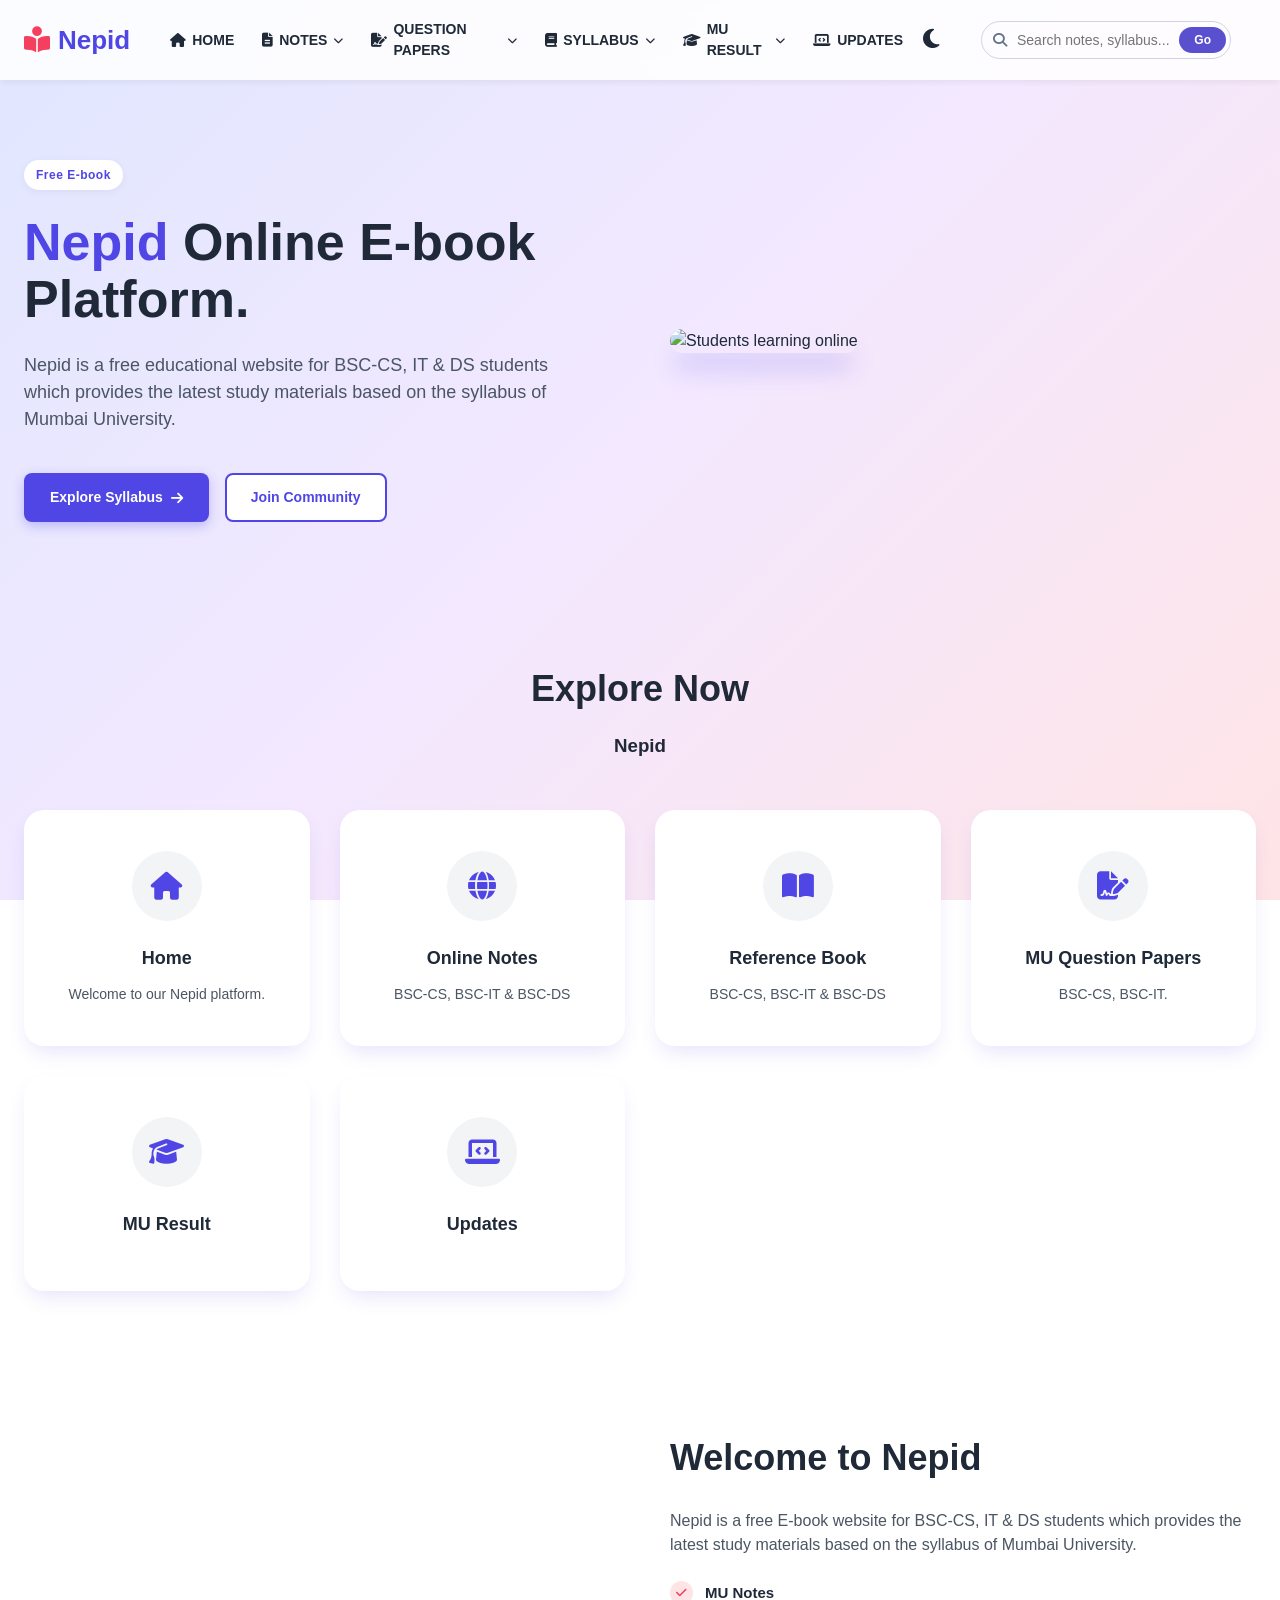
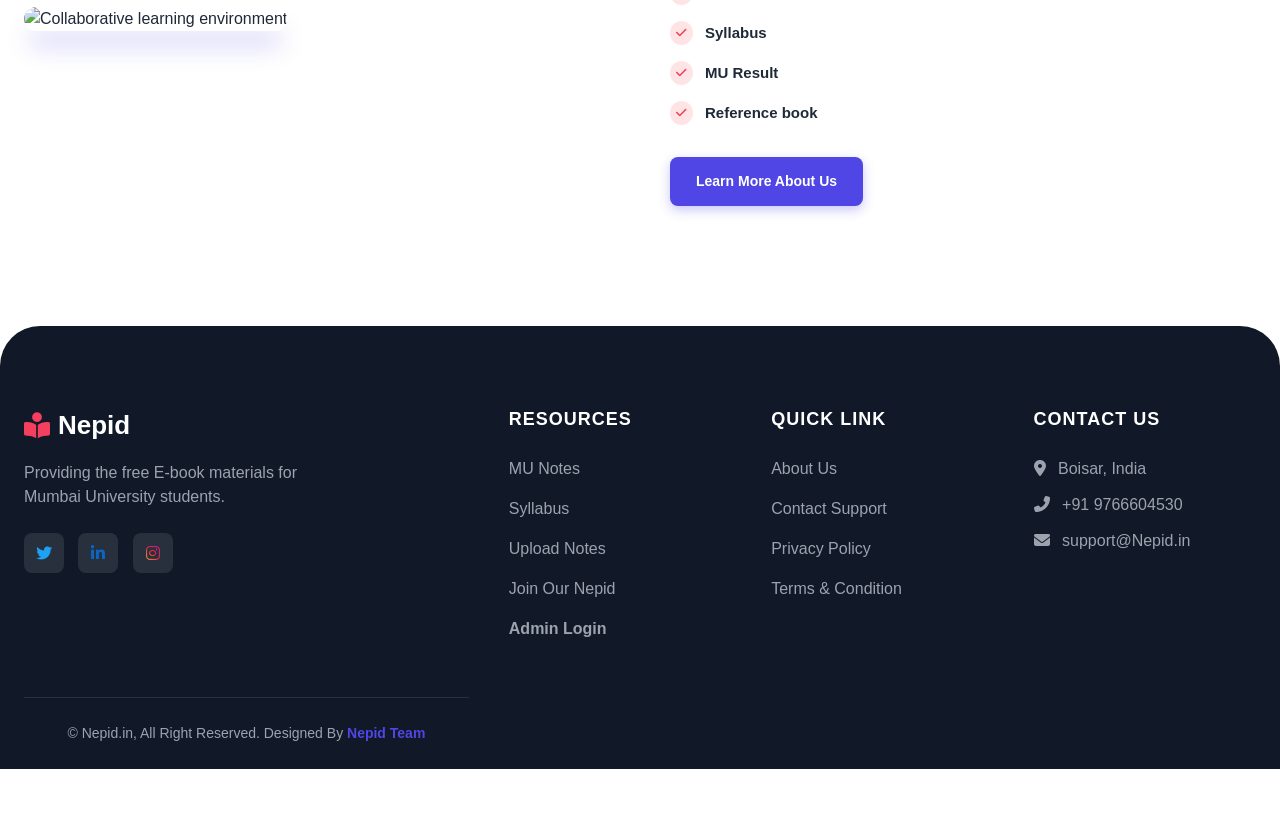
==== commit bbe49e4f: "Update index.html" ====
--- a/index.html
+++ b/index.html
@@ -123,50 +123,19 @@
 					
                 </ul>
             </nav>
-<div class="header-actions">
+
+            <div class="header-actions">
                <div class="header-actions" style="display: flex; align-items: center; gap: 16px;">
-                
-                <!-- Dark Mode Toggle Button (Wapas aa gaya!) -->
                 <button id="themeToggle" onclick="toggleDarkMode()" style="background: none; border: none; font-size: 22px; color: var(--text-main); cursor: pointer; transition: transform 0.3s;" aria-label="Toggle Dark Mode">
                     <i class="fas fa-moon" style="margin-left: 20px; cursor: pointer;" onclick="toggleTheme()"></i>
                 </button>
-                
-                <!-- Search Bar (Wapas aa gaya!) -->
 				<div class="mobile-search" style="display: flex; align-items: center; margin-left: 25px; margin-right: 25px; position: relative;">
-                    <input type="text" id="globalSearchInput" onkeypress="if(event.key === 'Enter') executeSearch()" placeholder="Search notes, syllabus..." style="padding: 10px 15px 10px 35px; border-radius: 20px; border: 1px solid #cbd5e1; background: transparent; color: inherit; outline: none; width: 250px; font-size: 14px;">
-                    <i class="fas fa-search" style="position: absolute; left: 12px; color: #64748b; font-size: 14px;"></i>
-                    <button onclick="executeSearch()" class="search-go-btn" style="position: absolute; right: 5px; border: none; border-radius: 15px; padding: 6px 15px; font-size: 12px; font-weight: 600; cursor: pointer; transition: 0.3s;">Go</button>
-                </div>
-                
-                <!-- 👇 NAYA PROFILE ICON WITH DROPDOWN MENU 👇 -->
-                <div style="position: relative; display: inline-block; margin-left: 10px;">
-                    
-                    <!-- Avatar Icon (Clickable) -->
-                    <div id="userProfileAvatar" title="My Profile" onclick="toggleProfileMenu()" style="display: none; width: 38px; height: 38px; border-radius: 50%; background: linear-gradient(135deg, #4f46e5, #818cf8); color: #ffffff; align-items: center; justify-content: center; font-size: 18px; font-weight: 700; cursor: pointer; box-shadow: 0 4px 10px rgba(79, 70, 229, 0.3); text-transform: uppercase; user-select: none;">
-                        <span id="userInitial"></span>
-                    </div>
-
-                    <!-- Dropdown Menu (Details & Logout) -->
-                    <div id="profileDropdown" style="display: none; position: absolute; right: 0; top: 50px; background: var(--card-bg, #ffffff); width: 200px; border-radius: 12px; box-shadow: 0 10px 25px rgba(0,0,0,0.15); padding: 16px; z-index: 1000; border: 1px solid var(--border-color, #e2e8f0); flex-direction: column; gap: 12px;">
-                        
-                        <div style="border-bottom: 1px solid var(--border-color, #eef0f7); padding-bottom: 10px; margin-bottom: 4px;">
-                            <h4 id="displayUserName" style="margin: 0; font-size: 15px; color: var(--text-main, #1f2937); font-weight: 700; white-space: nowrap; overflow: hidden; text-overflow: ellipsis;">Student Name</h4>
-                            <p id="displayUserClass" style="margin: 4px 0 0 0; font-size: 12px; color: var(--text-muted, #64748b); font-weight: 500;">BSC-IT</p>
-                        </div>
-                        
-                        <button onclick="logoutUser()" style="width: 100%; text-align: left; background: #fee2e2; color: #ef4444; border: none; padding: 10px 12px; border-radius: 8px; font-weight: 600; cursor: pointer; display: flex; align-items: center; gap: 8px; transition: background 0.3s;">
-                            <i class="fas fa-sign-out-alt"></i> Logout
-                        </button>
-                        
-                    </div>
-                </div>
-                <!-- 👆 NAYA PROFILE ICON END 👆 -->
-             
-            </div>
-        </div>
-    </header>
-<!-- 👆 NAYA PROFILE ICON END 👆 -->
-    </header>
+    <input type="text" id="globalSearchInput" onkeypress="if(event.key === 'Enter') executeSearch()" placeholder="Search notes, syllabus..." style="padding: 10px 15px 10px 35px; border-radius: 20px; border: 1px solid #cbd5e1; background: transparent; color: inherit; outline: none; width: 250px; font-size: 14px;">
+    <i class="fas fa-search" style="position: absolute; left: 12px; color: #64748b; font-size: 14px;"></i>
+    <button onclick="executeSearch()" class="search-go-btn" style="position: absolute; right: 5px; border: none; border-radius: 15px; padding: 6px 15px; font-size: 12px; font-weight: 600; cursor: pointer; transition: 0.3s;">Go</button>
+</div>
+
+
                 
              
             </div>
@@ -205,26 +174,26 @@
         <p>Welcome to our Nepid platform.</p> 
     </div>
     
-    <div class="feature-card" onclick="showNotes()" style="cursor: pointer;">
+    <div class="feature-card" onclick="showNotesIT()" style="cursor: pointer;">
         <div class="icon-wrapper"><i class="fas fa-globe"></i></div>
         <h3>Online Notes</h3>
         <p>BSC-CS, BSC-IT & BSC-DS</p>
     </div>
 	
     
-    <div class="feature-card" onclick="showNotes()" style="cursor: pointer;">
+    <div class="feature-card" onclick="showReferenceBook();" style="cursor: pointer;">
         <div class="icon-wrapper"><i class="fas fa-book-open"></i></div>
         <h3>Reference Book</h3>
         <p>BSC-CS, BSC-IT & BSC-DS</p>
     </div>
     
-    <div class="feature-card" onclick="showQuestionPapers()" style="cursor: pointer;">
-        <div class="icon-wrapper"><i class="fas fa-file-signature"></i></div>
-        <h3>MU Question Papers</h3>
-        <p>BSC-CS, BSC-IT.</p>
-    </div>
+  <div class="feature-card" onclick="window.showQuestionPapersIT()" style="cursor: pointer;">
+    <div class="icon-wrapper"><i class="fas fa-file-signature"></i></div>
+    <h3>MU Question Papers</h3>
+    <p>BSC-CS, BSC-IT.</p>
+</div>
     
-    <div class="feature-card" onclick="showMuResult()" style="cursor: pointer;">
+    <div class="feature-card" onclick="showMuResultIT()" style="cursor: pointer;">
         <div class="icon-wrapper"><i class="fas fa-graduation-cap"></i></div>
         <h3>MU Result</h3>
     </div>
@@ -841,22 +810,14 @@
                                 <th class="col-action">Action</th>
                             </tr>
                         </thead>
-                        <tbody>
-                            <tr>
-                                <td class="col-no">1</td>
-                                <td><span class="sem-name"><span class="folder-icon"><i class="fas fa-folder"></i></span> GC QB</span></td>
-                                <td class="col-action"><a href="#" class="btn-open">Click Here <i class="fas fa-arrow-right"></i></a></td>
-                            </tr>
+                        <tbody id="table-gc-notes">
+                            
                             <tr>
                                 <td class="col-no">2</td>
                                 <td><span class="sem-name"><span class="folder-icon"><i class="fas fa-folder"></i></span> GC Notes-1</span></td>
                                 <td class="col-action"><a href="#" class="btn-open">Click Here <i class="fas fa-arrow-right"></i></a></td>
                             </tr>
-                            <tr>
-                                <td class="col-no">3</td>
-                                <td><span class="sem-name"><span class="folder-icon"><i class="fas fa-folder"></i></span> GC Notes-2</span></td>
-                                <td class="col-action"><a href="#" class="btn-open">Click Here <i class="fas fa-arrow-right"></i></a></td>
-                            </tr>
+                           
                         </tbody>
                     </table>
                 </div>
@@ -889,7 +850,7 @@
                                 <th class="col-action">Action</th>
                             </tr>
                         </thead>
-                        <tbody>
+                         <tbody id="notes-table-it">
                             <tr>
                                 <td class="col-no">1</td>
                                 <td><span class="sem-name"><span class="folder-icon"><i class="fas fa-folder"></i></span> #1 Python Programming</span></td>
@@ -903,7 +864,7 @@
                             <tr>
                                 <td class="col-no">3</td>
                                 <td><span class="sem-name"><span class="folder-icon"><i class="fas fa-folder"></i></span> #3 Computer Networks</span></td>
-                                <td class="col-action"><a href="#" class="btn-open" onclick="showCSSub4CN(); return false;">Click Here <i class="fas fa-arrow-right"></i></a></td>
+                                <td class="col-action"><a href="#" class="btn-open" onclick="showITSub3CN(); return false;">Click Here <i class="fas fa-arrow-right"></i></a></td>
                             </tr>
                             <tr>
                                 <td class="col-no">4</td>
@@ -948,22 +909,14 @@
                                 <th class="col-action">Action</th>
                             </tr>
                         </thead>
-                        <tbody>
-                            <tr>
-                                <td class="col-no">1</td>
-                                <td><span class="sem-name"><span class="folder-icon"><i class="fas fa-folder"></i></span> PP QB</span></td>
-                                <td class="col-action"><a href="#" class="btn-open">Click Here <i class="fas fa-arrow-right"></i></a></td>
-                            </tr>
-                            <tr>
-                                <td class="col-no">2</td>
-                                <td><span class="sem-name"><span class="folder-icon"><i class="fas fa-folder"></i></span> PP Notes-1</span></td>
-                                <td class="col-action"><a href="#" class="btn-open">Click Here <i class="fas fa-arrow-right"></i></a></td>
-                            </tr>
-                            <tr>
-                                <td class="col-no">3</td>
-                                <td><span class="sem-name"><span class="folder-icon"><i class="fas fa-folder"></i></span> PP Notes-2</span></td>
-                                <td class="col-action"><a href="#" class="btn-open">Click Here <i class="fas fa-arrow-right"></i></a></td>
-                            </tr>
+                         <tbody id="table-pp-notes">
+                           
+                            <tr>
+                                <td class="col-no">2</td>
+                                <td><span class="sem-name"><span class="folder-icon"><i class="fas fa-folder"></i></span> PP Notes</span></td>
+                                <td class="col-action"><a href="#" class="btn-open">Click Here <i class="fas fa-arrow-right"></i></a></td>
+                            </tr>
+                           
                         </tbody>
                     </table>
                 </div>
@@ -998,22 +951,14 @@
                                 <th class="col-action">Action</th>
                             </tr>
                         </thead>
-                        <tbody>
-                            <tr>
-                                <td class="col-no">1</td>
-                                <td><span class="sem-name"><span class="folder-icon"><i class="fas fa-folder"></i></span> DS QB</span></td>
-                                <td class="col-action"><a href="#" class="btn-open">Click Here <i class="fas fa-arrow-right"></i></a></td>
-                            </tr>
-                            <tr>
-                                <td class="col-no">2</td>
-                                <td><span class="sem-name"><span class="folder-icon"><i class="fas fa-folder"></i></span> DS Notes-1</span></td>
-                                <td class="col-action"><a href="#" class="btn-open">Click Here <i class="fas fa-arrow-right"></i></a></td>
-                            </tr>
-                            <tr>
-                                <td class="col-no">3</td>
-                                <td><span class="sem-name"><span class="folder-icon"><i class="fas fa-folder"></i></span> DS Notes-2</span></td>
-                                <td class="col-action"><a href="#" class="btn-open">Click Here <i class="fas fa-arrow-right"></i></a></td>
-                            </tr>
+                        <tbody id="table-ds-notes">
+                           
+                            <tr>
+                                <td class="col-no">2</td>
+                                <td><span class="sem-name"><span class="folder-icon"><i class="fas fa-folder"></i></span> DS Notes</span></td>
+                                <td class="col-action"><a href="#" class="btn-open">Click Here <i class="fas fa-arrow-right"></i></a></td>
+                            </tr>
+                           
                         </tbody>
                     </table>
                 </div>
@@ -1048,22 +993,14 @@
                                 <th class="col-action">Action</th>
                             </tr>
                         </thead>
-                        <tbody>
-                            <tr>
-                                <td class="col-no">1</td>
-                                <td><span class="sem-name"><span class="folder-icon"><i class="fas fa-folder"></i></span> CN QB</span></td>
-                                <td class="col-action"><a href="#" class="btn-open">Click Here <i class="fas fa-arrow-right"></i></a></td>
-                            </tr>
-                            <tr>
-                                <td class="col-no">2</td>
-                                <td><span class="sem-name"><span class="folder-icon"><i class="fas fa-folder"></i></span> CN Notes-1</span></td>
-                                <td class="col-action"><a href="#" class="btn-open">Click Here <i class="fas fa-arrow-right"></i></a></td>
-                            </tr>
-                            <tr>
-                                <td class="col-no">3</td>
-                                <td><span class="sem-name"><span class="folder-icon"><i class="fas fa-folder"></i></span> CN Notes-2</span></td>
-                                <td class="col-action"><a href="#" class="btn-open">Click Here <i class="fas fa-arrow-right"></i></a></td>
-                            </tr>
+                        <tbody id="table-cn-notes">
+                           
+                            <tr>
+                                <td class="col-no">2</td>
+                                <td><span class="sem-name"><span class="folder-icon"><i class="fas fa-folder"></i></span> CN Notes</span></td>
+                                <td class="col-action"><a href="#" class="btn-open">Click Here <i class="fas fa-arrow-right"></i></a></td>
+                            </tr>
+                           
                         </tbody>
                     </table>
                 </div>
@@ -1099,21 +1036,13 @@
                             </tr>
                         </thead>
                         <tbody>
-                            <tr>
-                                <td class="col-no">1</td>
-                                <td><span class="sem-name"><span class="folder-icon"><i class="fas fa-folder"></i></span> DBMS QB</span></td>
-                                <td class="col-action"><a href="#" class="btn-open">Click Here <i class="fas fa-arrow-right"></i></a></td>
-                            </tr>
+                           
                             <tr>
                                 <td class="col-no">2</td>
                                 <td><span class="sem-name"><span class="folder-icon"><i class="fas fa-folder"></i></span> DBMS Notes-1</span></td>
                                 <td class="col-action"><a href="#" class="btn-open">Click Here <i class="fas fa-arrow-right"></i></a></td>
                             </tr>
-                            <tr>
-                                <td class="col-no">3</td>
-                                <td><span class="sem-name"><span class="folder-icon"><i class="fas fa-folder"></i></span> DBMS Notes-2</span></td>
-                                <td class="col-action"><a href="#" class="btn-open">Click Here <i class="fas fa-arrow-right"></i></a></td>
-                            </tr>
+                           
                         </tbody>
                     </table>
                 </div>
@@ -1149,21 +1078,13 @@
                             </tr>
                         </thead>
                         <tbody>
-                            <tr>
-                                <td class="col-no">1</td>
-                                <td><span class="sem-name"><span class="folder-icon"><i class="fas fa-folder"></i></span> AM QB</span></td>
-                                <td class="col-action"><a href="#" class="btn-open">Click Here <i class="fas fa-arrow-right"></i></a></td>
-                            </tr>
+                           
                             <tr>
                                 <td class="col-no">2</td>
                                 <td><span class="sem-name"><span class="folder-icon"><i class="fas fa-folder"></i></span> AM Notes-1</span></td>
                                 <td class="col-action"><a href="#" class="btn-open">Click Here <i class="fas fa-arrow-right"></i></a></td>
                             </tr>
-                            <tr>
-                                <td class="col-no">3</td>
-                                <td><span class="sem-name"><span class="folder-icon"><i class="fas fa-folder"></i></span> AM Notes-2</span></td>
-                                <td class="col-action"><a href="#" class="btn-open">Click Here <i class="fas fa-arrow-right"></i></a></td>
-                            </tr>
+                            
                         </tbody>
                     </table>
                 </div>
@@ -1196,10 +1117,10 @@
                                 <th class="col-action">Action</th>
                             </tr>
                         </thead>
-                        <tbody>
+                         <tbody id="notes-table-it">
                             <tr>
         <td class="col-no">1</td>
-        <td><span class="sem-name"><span class="folder-icon"><i class="fas fa-folder"></i></span> #1 Core Java</span></td>
+        <td><span class="sem-name"><span class="folder-icon"><i class="fas fa-folder"></i></span> #1 Advance Java</span></td>
         <td class="col-action"><a href="#" class="btn-open" onclick="showITSub4CJ(); return false;">Click Here <i class="fas fa-arrow-right"></i></a></td>
     </tr>
                             <tr>
@@ -1229,6 +1150,47 @@
         </section>
     </div>
 
+       <div id="notes-view-it-sub4-cj">
+        <div class="container page-head">
+            <div class="breadcrumb">
+                <a onclick="showHome(); return false;">Home</a> <i class="fas fa-chevron-right"></i>
+                <a onclick="showNotesIT(); return false;">Notes</a> <i class="fas fa-chevron-right"></i>
+                <a onclick="showNotesIT(); return false;">MU BSC Information Technology 2024</a> <i class="fas fa-chevron-right"></i>
+                <a onclick="showNotesITSub4(); return false;">Semester-4</a> <i class="fas fa-chevron-right"></i>
+                <span>Advance Java</span>
+            </div>
+            <h1>Advance Java</h1>
+            <p>Notes and question bank for Advance java, BSC-IT Semester-4.</p>
+        </div>
+
+        <section class="table-section">
+            <div class="container">
+                <div class="table-card">
+                    <div class="table-card-head centered">
+                        <h2>Advance Java Notes</h2>
+                    </div>
+                    <table>
+                        <thead>
+                            <tr>
+                                <th class="col-no">No</th>
+                                <th>Notes Name</th>
+                                <th class="col-action">Action</th>
+                            </tr>
+                        </thead>
+                        <tbody id="table-cj-notes">
+                           
+                            <tr>
+                                <td class="col-no">1</td>
+                                <td><span class="sem-name"><span class="folder-icon"><i class="fas fa-folder"></i></span> Java Notes</span></td>
+                                <td class="col-action"><a href="#" class="btn-open">Click Here <i class="fas fa-arrow-right"></i></a></td>
+                            </tr>
+                            
+                        </tbody>
+                    </table>
+                </div>
+            </div>
+        </section>
+    </div>
 
 	 <div id="notes-view-it-sub4-ies">
         <div class="container page-head">
@@ -1509,8 +1471,8 @@
                         <tbody>
                             <tr>
         <td class="col-no">1</td>
-        <td><span class="sem-name"><span class="folder-icon"><i class="fas fa-folder"></i></span> #1 Computer Organization and Design</span></td>
-        <td class="col-action"><a href="#" class="btn-open" onclick="showCSSub1COD(); return false;">Click Here <i class="fas fa-arrow-right"></i></a></td>
+        <td><span class="sem-name"><span class="folder-icon"><i class="fas fa-folder"></i></span> #1 Database Management System</span></td>
+        <td class="col-action"><a href="#" class="btn-open" onclick="showCSSub1DBMS(); return false;">Click Here <i class="fas fa-arrow-right"></i></a></td>
     </tr>
                            <tr>
         <td class="col-no">2</td>
@@ -3860,49 +3822,41 @@
             </div>
         </section>
     </div>
-	<div id="notes-view-cs-sub1-cod">
+	 <div id="notes-view-cs-sub1-dbms" class="view-section" style="display: none;">
         <div class="container page-head">
             <div class="breadcrumb">
                 <a onclick="showHome(); return false;">Home</a> <i class="fas fa-chevron-right"></i>
                 <a onclick="showNotesCS(); return false;">Notes</a> <i class="fas fa-chevron-right"></i>
                 <a onclick="showNotesCS(); return false;">MU BSC Computer Science 2024</a> <i class="fas fa-chevron-right"></i>
                 <a onclick="showNotesCSSub1(); return false;">Semester-1</a> <i class="fas fa-chevron-right"></i>
-                <span>Computer Organization and Design</span>
-            </div>
-            <h1>Computer Organization and Design Notes</h1>
-            <p>Notes and question bank for Computer Organization and Design, BSC-CS Semester-1.</p>
-        </div>
-
-        <section class="table-section">
-            <div class="container">
-                <div class="table-card">
-                    <div class="table-card-head centered">
-                        <h2>Computer Organization and Design Notes</h2>
-                    </div>
-                    <table>
-                        <thead>
-                            <tr>
-                                <th class="col-no">No</th>
-                                <th>Notes Name</th>
-                                <th class="col-action">Action</th>
-                            </tr>
-                        </thead>
-                        <tbody>
-                            <tr>
-                                <td class="col-no">1</td>
-                                <td><span class="sem-name"><span class="folder-icon"><i class="fas fa-folder"></i></span> COD QB</span></td>
-                                <td class="col-action"><a href="#" class="btn-open">Click Here <i class="fas fa-arrow-right"></i></a></td>
-                            </tr>
-                            <tr>
-                                <td class="col-no">2</td>
-                                <td><span class="sem-name"><span class="folder-icon"><i class="fas fa-folder"></i></span> COD Notes-1</span></td>
-                                <td class="col-action"><a href="#" class="btn-open">Click Here <i class="fas fa-arrow-right"></i></a></td>
-                            </tr>
-                            <tr>
-                                <td class="col-no">3</td>
-                                <td><span class="sem-name"><span class="folder-icon"><i class="fas fa-folder"></i></span> COD Notes-2</span></td>
-                                <td class="col-action"><a href="#" class="btn-open">Click Here <i class="fas fa-arrow-right"></i></a></td>
-                            </tr>
+                <span>Database Management Systems</span>
+            </div>
+            <h1>Database Management Systems Notes</h1>
+            <p>Notes and question bank for Database Management Systems, BSC-CS Semester-1.</p>
+        </div>
+
+        <section class="table-section">
+            <div class="container">
+                <div class="table-card">
+                    <div class="table-card-head centered">
+                        <h2>Database Management Systems Notes</h2>
+                    </div>
+                    <table>
+                        <thead>
+                            <tr>
+                                <th class="col-no">No</th>
+                                <th>Notes Name</th>
+                                <th class="col-action">Action</th>
+                            </tr>
+                        </thead>
+                        <tbody id="table-dbms-notes">
+                           
+                            <tr>
+                                <td class="col-no">2</td>
+                                <td><span class="sem-name"><span class="folder-icon"><i class="fas fa-folder"></i></span> DBMS Notes</span></td>
+                                <td class="col-action"><a href="#" class="btn-open">Click Here <i class="fas fa-arrow-right"></i></a></td>
+                            </tr>
+                           
                         </tbody>
                     </table>
                 </div>
@@ -5015,21 +4969,13 @@
                             </tr>
                         </thead>
                         <tbody>
-                            <tr>
-                                <td class="col-no">1</td>
-                                <td><span class="sem-name"><span class="folder-icon"><i class="fas fa-folder"></i></span> CN QB</span></td>
-                                <td class="col-action"><a href="#" class="btn-open">Click Here <i class="fas fa-arrow-right"></i></a></td>
-                            </tr>
-                            <tr>
-                                <td class="col-no">2</td>
-                                <td><span class="sem-name"><span class="folder-icon"><i class="fas fa-folder"></i></span> CN Notes-1</span></td>
-                                <td class="col-action"><a href="#" class="btn-open">Click Here <i class="fas fa-arrow-right"></i></a></td>
-                            </tr>
-                            <tr>
-                                <td class="col-no">3</td>
-                                <td><span class="sem-name"><span class="folder-icon"><i class="fas fa-folder"></i></span> CN Notes-2</span></td>
-                                <td class="col-action"><a href="#" class="btn-open">Click Here <i class="fas fa-arrow-right"></i></a></td>
-                            </tr>
+                           
+                            <tr>
+                                <td class="col-no">2</td>
+                                <td><span class="sem-name"><span class="folder-icon"><i class="fas fa-folder"></i></span> CN Notes</span></td>
+                                <td class="col-action"><a href="#" class="btn-open">Click Here <i class="fas fa-arrow-right"></i></a></td>
+                            </tr>
+                            
                         </tbody>
                     </table>
                 </div>
@@ -6598,9 +6544,7 @@
                             <label style="display: block; margin-bottom: 8px; font-weight: 600; color: var(--text-main); font-size: 14px;">Enter 6-Digit Email OTP</label>
                             <input type="text" id="signupOTP" placeholder="Enter OTP sent to your Email" required style="width: 100%; padding: 12px 16px; border: 1px solid #e2e8f0; border-radius: 8px; background-color: transparent; color: var(--text-main); letter-spacing: 2px; text-align: center; font-size: 18px;">
                         </div>
-                        <button class="btn btn-success" onclick="verifyOTP()">Verify & Create Account</button>
-                                                                               
-                                                
+                        <button type="submit" class="btn btn-primary" style="width: 100%; font-size: 16px; background-color: #10b981;">Verify & Create Account</button>
                     </form>
 
                     <!-- Status Message -->
@@ -6669,46 +6613,49 @@
             </div>
         </section>
     </div>
-	<div id="updates-view" style="display: none;">
-        <div class="container page-head">
-            <div class="breadcrumb">
-                <a onclick="showHome(); return false;">Home</a> <i class="fas fa-chevron-right"></i>
-                <span>Updates</span>
-            </div>
-            <h1>Latest Updates</h1>
-            <p>Stay informed with the latest announcements, new study materials, and MU news.</p>
-        </div>
-
-        <section class="table-section">
-            <div class="container" style="max-width: 800px; margin: 0 auto;">
-                <div class="table-card" style="padding: 40px;">
-                    
-                    <div style="border-bottom: 1px solid #eef0f7; padding-bottom: 20px; margin-bottom: 20px;">
-                        <span style="background-color: #e0e7ff; color: var(--primary-color); padding: 4px 10px; border-radius: 20px; font-size: 12px; font-weight: 700; display: inline-block; margin-bottom: 10px;">New Notes</span>
-                        <h3 style="font-size: 18px; color: var(--text-main); margin-bottom: 8px;">BSC-IT Semester 6 Notes Uploaded</h3>
-                        <p style="color: var(--text-muted); font-size: 14px; margin-bottom: 10px;">All subject notes for BSC-IT Semester 6 including SQA, SIC, and BI have been successfully uploaded and are ready to download.</p>
-                        <p style="color: #9ca3af; font-size: 12px;"><i class="far fa-clock"></i> Just now</p>
-                    </div>
-
-                    <div style="border-bottom: 1px solid #eef0f7; padding-bottom: 20px; margin-bottom: 20px;">
-    <span style="background-color: #dc2626; color: #ffffff; padding: 4px 10px; border-radius: 20px; font-size: 12px; font-weight: 700; display: inline-block; margin-bottom: 10px;">Announcement</span>
-    
-    <h3 style="font-size: 18px; color: var(--text-main); margin-bottom: 8px;">Mumbai University Exam Timetable</h3>
-    <p style="color: var(--text-muted); font-size: 14px; margin-bottom: 10px;">The official exam timetable for the upcoming semester exams has been released. Please check the MU Results section for the direct link.</p>
-    <p style="color: #9ca3af; font-size: 12px;"><i class="far fa-clock"></i> 2 days ago</p>
+	
+<!-- ========================================== -->
+<!-- 🚀 LATEST UPDATES VIEW SECTION -->
+<!-- ========================================== -->
+<div id="updates-view" class="view-section" style="display: none;">
+    <div class="container page-head">
+        <div class="breadcrumb">
+            <a onclick="showHome(); return false;" style="cursor: pointer;">Home</a> <i class="fas fa-chevron-right"></i>
+            <span>Latest Updates</span>
+        </div>
+        <h1>Latest Updates</h1>
+        <p>Stay informed with the latest notes, announcements, and question papers.</p>
+    </div>
+
+    <section class="updates-section" style="padding: 20px 0;">
+        <div class="container">
+            <!-- Table Card Container -->
+            <div style="background: var(--card-bg, #ffffff); border: 1px solid var(--border-color, rgba(0,0,0,0.08)); padding: 0; border-radius: 12px; box-shadow: 0 4px 6px -1px rgba(0,0,0,0.1); overflow: hidden;">
+                
+                <table style="width: 100%; border-collapse: collapse; text-align: left; table-layout: auto;">
+                    <thead style="background: var(--hover-bg, rgba(0,0,0,0.02));">
+                        <tr style="border-bottom: 1px solid var(--border-color, rgba(0,0,0,0.08)); color: var(--text-muted, #64748b); font-size: 12px; text-transform: uppercase; letter-spacing: 1px;">
+                            <th style="padding: 16px 20px; font-weight: 600; width: 15%;">TYPE</th>
+                            <th style="padding: 16px 20px; font-weight: 600;">TITLE / SUBJECT</th>
+                            <th style="padding: 16px 20px; font-weight: 600; text-align: right; width: 15%;">ACTION</th>
+                        </tr>
+                    </thead>
+                    <!-- NAYA, SIMPLE ID YAHAN HAI -->
+                    <tbody id="latest-updates-list">
+                        <tr>
+                            <td colspan="3" style="text-align:center; padding: 40px; color: var(--text-muted);">
+                                <i class="fas fa-spinner fa-spin" style="margin-right: 8px;"></i> Loading latest updates...
+                            </td>
+                        </tr>
+                    </tbody>
+                </table>
+                
+            </div>
+        </div>
+    </section>
 </div>
 
-                    <div>
-                        <span style="background-color: #d1fae5; color: #059669; padding: 4px 10px; border-radius: 20px; font-size: 12px; font-weight: 700; display: inline-block; margin-bottom: 10px;">Feature</span>
-                        <h3 style="font-size: 18px; color: var(--text-main); margin-bottom: 8px;">Question Papers Archive Updated</h3>
-                        <p style="color: var(--text-muted); font-size: 14px; margin-bottom: 10px;">We have added the latest 2024 question papers for BSC-CS and BSC-DS students to help with your exam preparation.</p>
-                        <p style="color: #9ca3af; font-size: 12px;"><i class="far fa-clock"></i> 1 week ago</p>
-                    </div>
-
-                </div>
-            </div>
-        </section>
-    </div>
+        
    	<div id="admin-dashboard-view" style="display: none;">
     <div class="container page-head">
         <div class="breadcrumb">
@@ -6737,6 +6684,7 @@
                             <option value="syllabus" style="color: black;">Syllabus</option>
                             <option value="question_paper" style="color: black;">Question Paper (PYQ)</option>
                             <option value="mu_result" style="color: black;">MU Result</option>
+							<option value="reference_book"style="color: black;">Reference Book</option>
                         </select>
                     </div>
 
@@ -6885,6 +6833,45 @@
 
         </div>
     </div>
+	<!-- ========================================== -->
+<!-- 🚀 REFERENCE BOOK VIEW PAGE -->
+<!-- ========================================== -->
+<div id="reference-book-view" class="view-section" style="display: none;">
+    <div class="container page-head">
+        <div class="breadcrumb">
+            <a onclick="showHome(); return false;" style="cursor: pointer;">Home</a> <i class="fas fa-chevron-right"></i>
+            <span>Reference Book</span>
+        </div>
+        <h1>Reference Books</h1>
+        <p>Download reference books for BSC-CS, BSC-IT & BSC-DS.</p>
+    </div>
+
+    <section class="table-section">
+        <div class="container">
+            <div class="table-card">
+                <div class="table-card-head centered">
+                    <h2>Available Books</h2>
+                </div>
+                <table>
+                    <thead>
+                        <tr>
+                            <!-- Aapke screenshot ke hisab se Headers -->
+                            <th class="col-no">NO</th>
+                            <th>BOOK NAME / SEMESTER</th>
+                            <th class="col-action" style="text-align: right;">ACTION</th>
+                        </tr>
+                    </thead>
+                    
+                    <!-- FIREBASE SE DATA YAHAN AAYEGA -->
+                    <tbody id="table-reference-book">
+                        <!-- Iske andar kuch mat likhna -->
+                    </tbody>
+                    
+                </table>
+            </div>
+        </div>
+    </section>
+</div>
 
 	<footer> <!-- cing -->
         <div class="container">
@@ -6933,15 +6920,17 @@
             </p>
         </div>
         </div>
-		
     </footer>
 
     <script src="script.js"></script> <!-- bing -->
 	
-	<!-- ========================================== -->
+
+<!-- ========================================== -->
 <!-- 🔥 FIREBASE CONNECTION & LOGIC SCRIPT 🔥   -->
 <!-- ========================================== -->
 <script type="module" src="firebase.js"></script>
+	
+</script>
 </body>
 </html>
 
